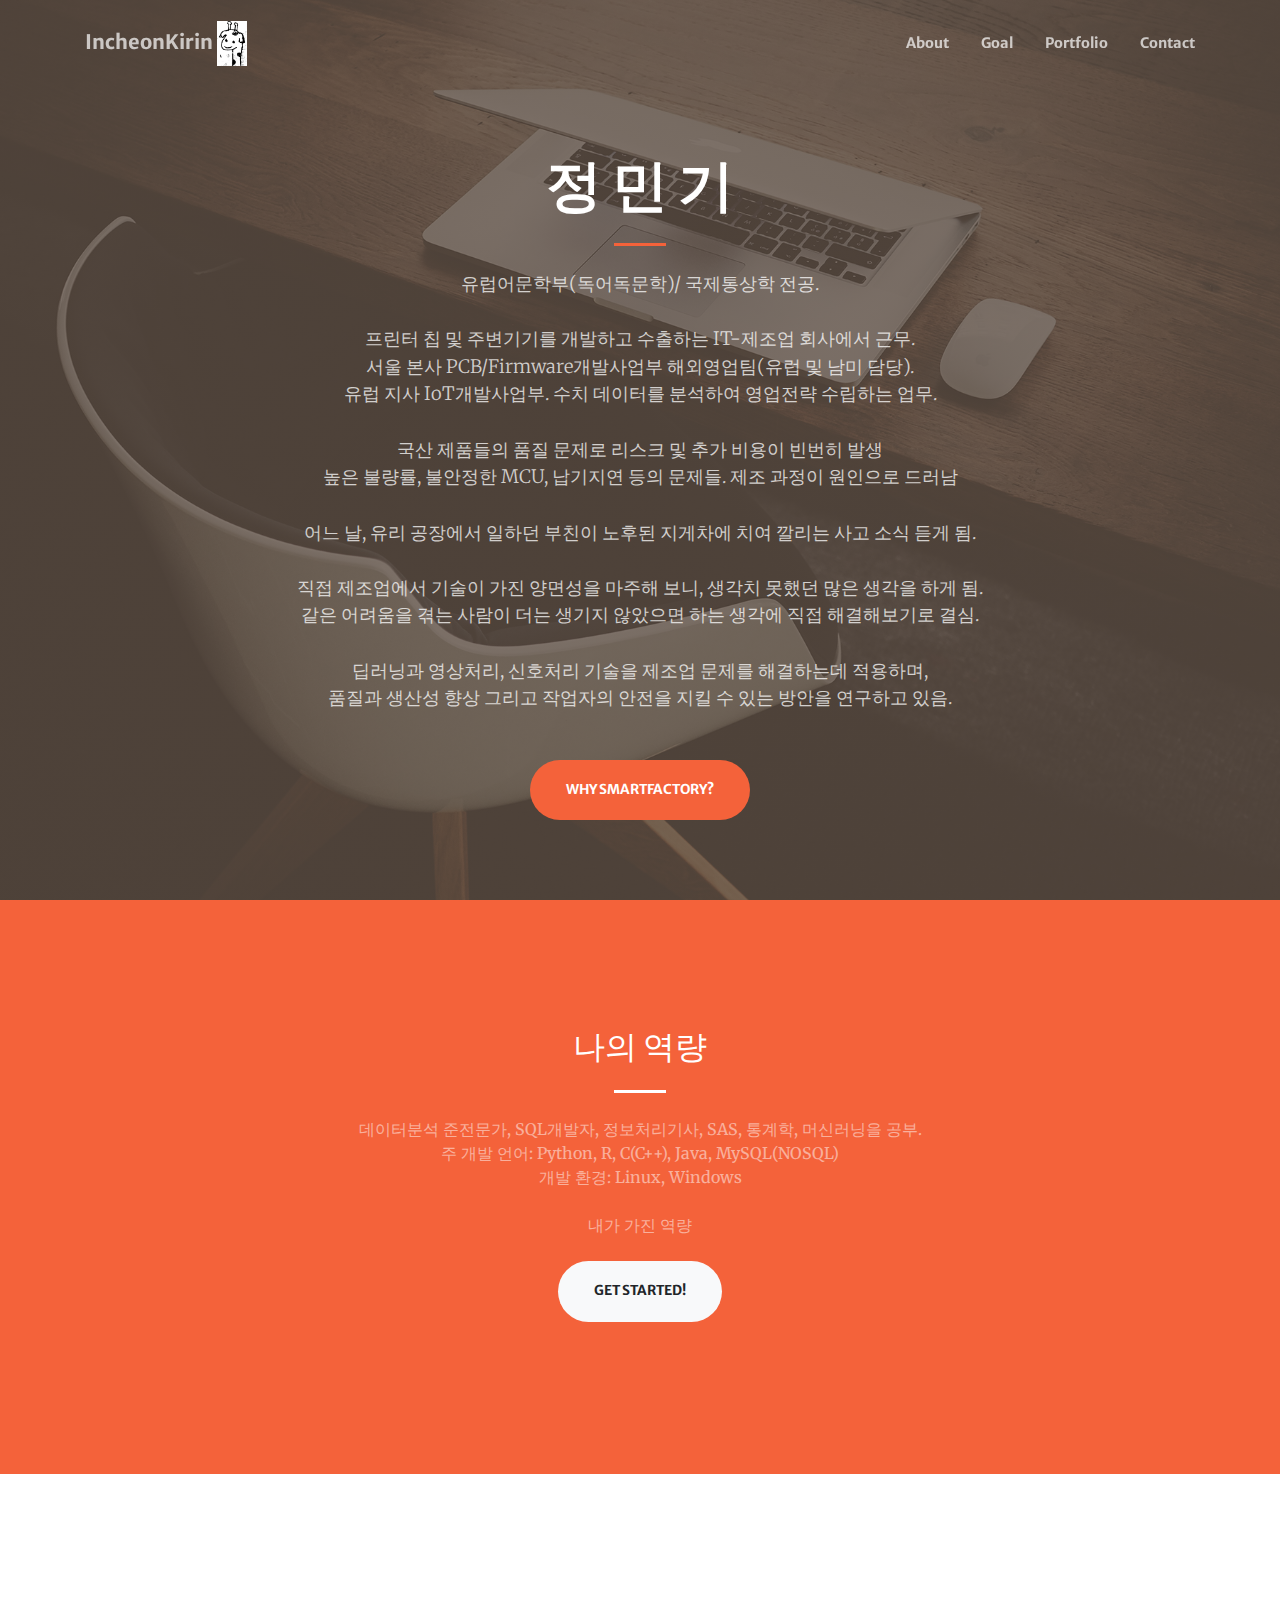
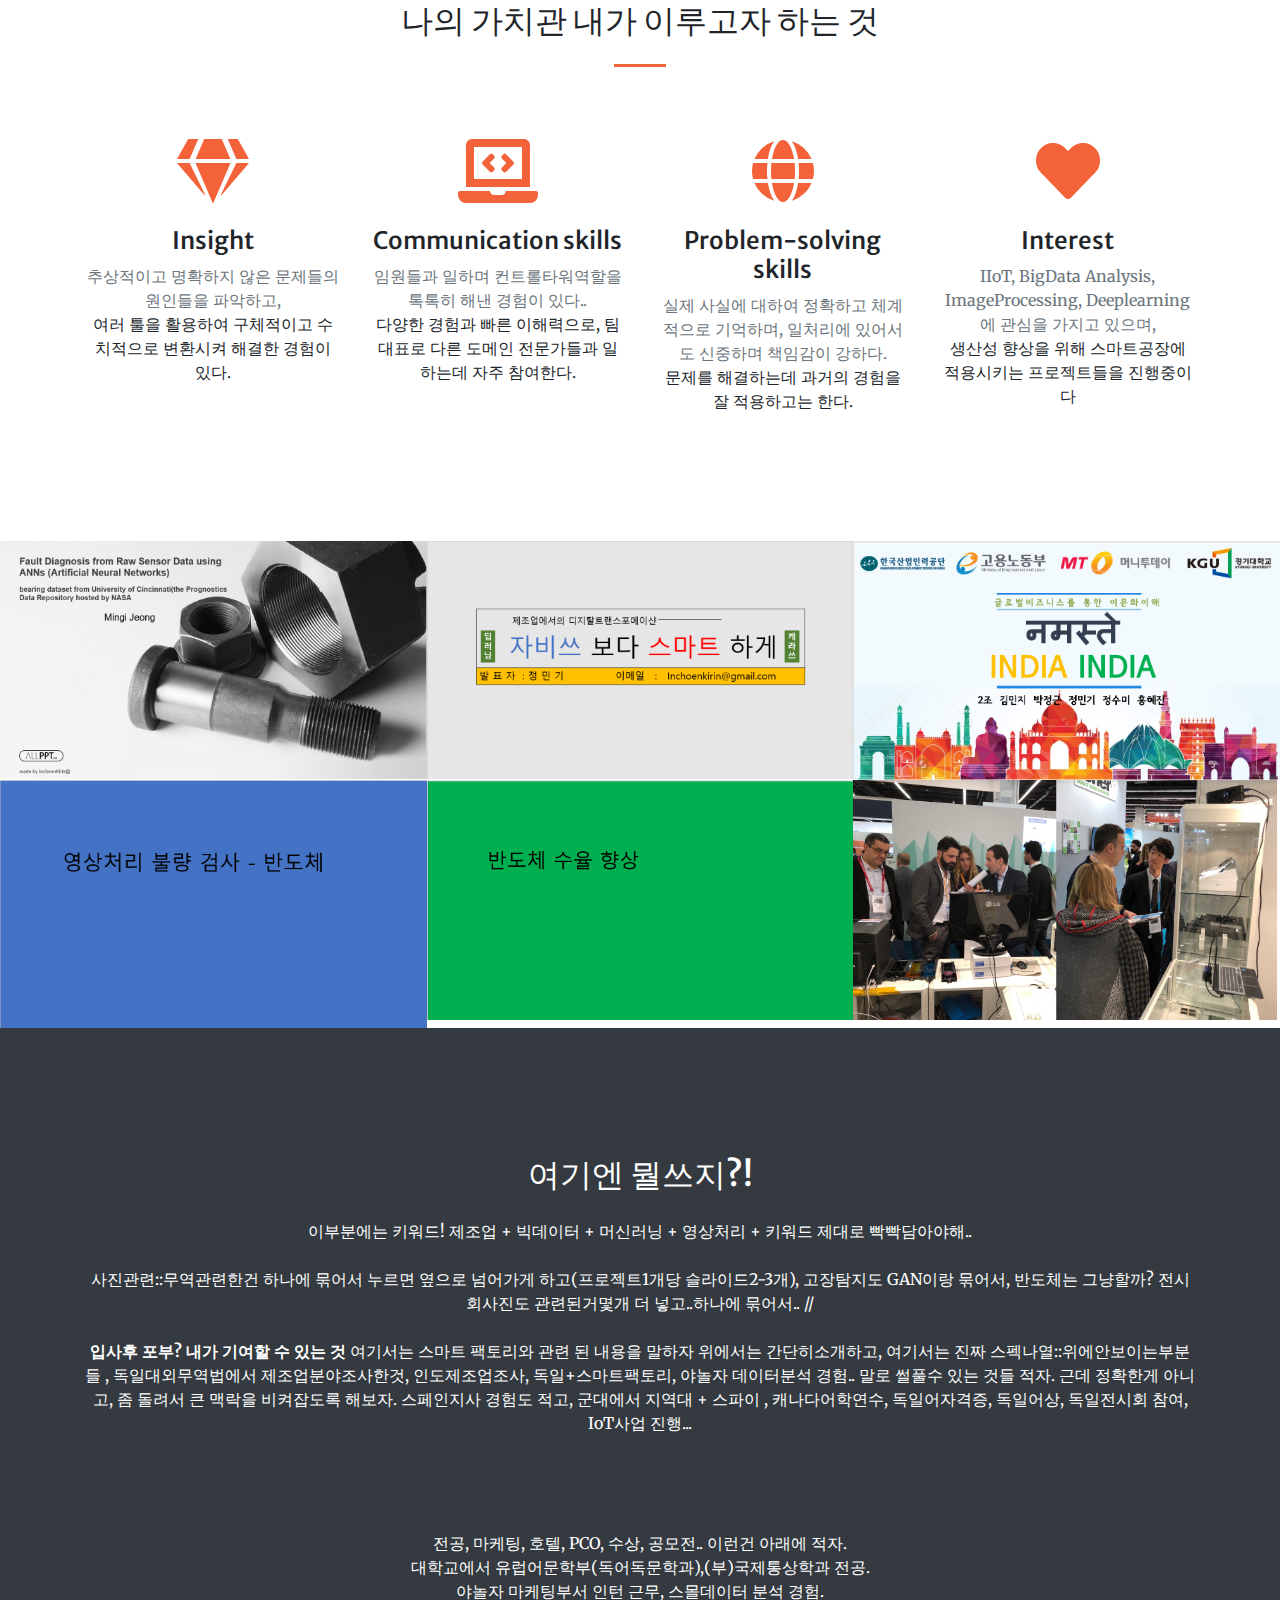
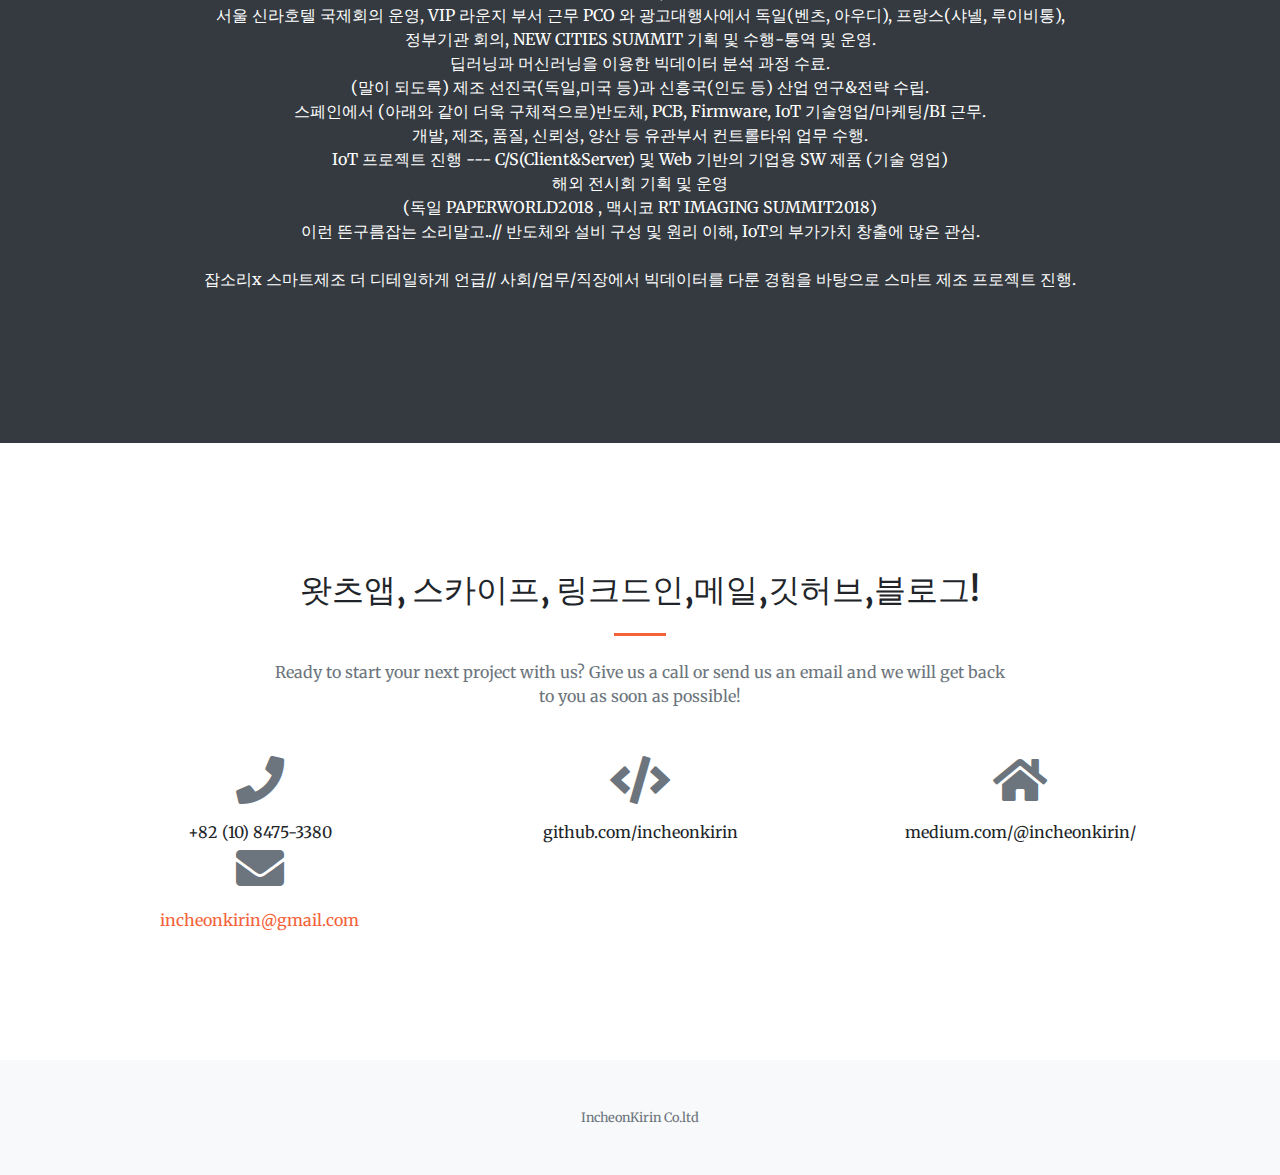
==== index.html @ 78bb137d "update" ====
<!DOCTYPE html>
<html lang="en">

<head>

  <meta charset="utf-8">
  <meta name="viewport" content="width=device-width, initial-scale=1, shrink-to-fit=no">
  <meta name="description" content="">
  <meta name="author" content="">

  <title>인천기린의 포트폴리오페이지</title>

  <!-- Font Awesome Icons -->
  <link href="vendor/fontawesome-free/css/all.min.css" rel="stylesheet" type="text/css">

  <!-- Google Fonts -->
  <link href="https://fonts.googleapis.com/css?family=Merriweather+Sans:400,700" rel="stylesheet">
  <link href='https://fonts.googleapis.com/css?family=Merriweather:400,300,300italic,400italic,700,700italic' rel='stylesheet' type='text/css'>

  <!-- Plugin CSS -->
  <link href="vendor/magnific-popup/magnific-popup.css" rel="stylesheet">

  <!-- Theme CSS - Includes Bootstrap -->
  <link href="css/creative.min.css" rel="stylesheet">

</head>

<body id="page-top">

  <!-- Navigation -->
  <nav class="navbar navbar-expand-lg navbar-light fixed-top py-3" id="mainNav">
    <div class="container">
      <a class="navbar-brand js-scroll-trigger" href="#page-top">IncheonKirin <img src="img/portfolio/thumbnails/ik_cv2.jpg" width="30" height="45"></a>
      <button class="navbar-toggler navbar-toggler-right" type="button" data-toggle="collapse" data-target="#navbarResponsive" aria-controls="navbarResponsive" aria-expanded="false" aria-label="Toggle navigation">
        <span class="navbar-toggler-icon"></span>
      </button>
      <div class="collapse navbar-collapse" id="navbarResponsive">
        <ul class="navbar-nav ml-auto my-2 my-lg-0">
          <li class="nav-item">
            <a class="nav-link js-scroll-trigger" href="#about">About</a>
          </li>
          <li class="nav-item">
            <a class="nav-link js-scroll-trigger" href="#services">Goal</a>
          </li>
          <li class="nav-item">
            <a class="nav-link js-scroll-trigger" href="#portfolio">Portfolio</a>
          </li>
          <li class="nav-item">
            <a class="nav-link js-scroll-trigger" href="#contact">Contact</a>
          </li>
        </ul>
      </div>
    </div>
  </nav>

  <!-- Masthead -->
  <header class="masthead">
    <div class="container h-100">
      <div class="row h-100 align-items-center justify-content-center text-center">
        <div class="col-lg-10 align-self-end">
          <h1 class="text-uppercase text-white font-weight-bold">정 민 기</h1>
          <hr class="divider my-4">
        </div>
        <div class="col-lg-8 align-self-baseline">
          <p class="text-white-75 font-weight-light mb-5">
            <!-- <b>"관련"직무(반도체/IoT/스마트팩토리/시티) 경험</b><br /><br /> -->

            <!-- '반도체' '기술적인 용어'<br />
            'IoT' '프로젝트 경험''<br />
            '데이터분석에 흥미를 느끼게 된 계기''<br /><br /> -->
            <!-- 3. 야놀자 경험
            4. 프로젝트? -->

            유럽어문학부(독어독문학)/ 국제통상학 전공. <br /><br />

            프린터 칩 및 주변기기를 개발하고 수출하는 IT-제조업 회사에서 근무.<br />
            서울 본사 PCB/Firmware개발사업부 해외영업팀(유럽 및 남미 담당).<br />
            유럽 지사 IoT개발사업부. 수치 데이터를 분석하여 영업전략 수립하는 업무.<br /><br />

            국산 제품들의 품질 문제로 리스크 및 추가 비용이 빈번히 발생<br />
            높은 불량률, 불안정한 MCU, 납기지연 등의 문제들. 제조 과정이 원인으로 드러남<br /><br />
            <!-- 지사에서 근무 할 때, 한국에서 제조한 제품들의 품질문제로 많은 어려움 겪음. <br />
            높은 불량률과 불안정한 MCU, 납기지연 등의 문제로 리스크 및 추가 비용 발생. <br /><br /> -->

            어느 날, 유리 공장에서 일하던 부친이 노후된 지게차에 치여 깔리는 사고 소식 듣게 됨.<br /><br />

            직접 제조업에서 기술이 가진 양면성을 마주해 보니, 생각치 못했던 많은 생각을 하게 됨.<br />
            같은 어려움을 겪는 사람이 더는 생기지 않았으면 하는 생각에 직접 해결해보기로 결심.<br /><br />

            딥러닝과 영상처리, 신호처리 기술을 제조업 문제를 해결하는데 적용하며,<br />
            품질과 생산성 향상 그리고 작업자의 안전을 지킬 수 있는 방안을 연구하고 있음.<br />
            <!-- 주요 프로젝트 : '딥러닝' '영상처리' '신호처리' '품질' '생산성' '안전'<br /> -->
            <!-- PHM에 MachineLearning적용, DigitalTransformation위한 모델 개발  -->

<!--




            ***문제점1: 설비가 갑자기 고장나면, 생산이 중단되고 비용이 발생함.<br />
            어떠한 문제점이 있음.<br />
            해결책1: PHM 상태기반고장예지, 설비에 진동 센서를 부착하여..<br />
            !! 그건 다 알아. 내가 한 것. 비지도학습을 통하여 진동패턴을 학습하고, 머신러닝 통해 예측. 몽고DB를 활용해 실시간 스트리밍 데이터분석.<br />
            결과 : 93% 정확도. Deeplearning 사용하면 더 높아질 것.<br />
            =>이후에 한국 동서발전 AI 공모전에 참가해 GAN으로 고장 예지 분석.<br /><br />

            ***문제점2: IoT 활용 물류관리, 추적 시스템<br />
            어떠한 문제점이 있음.<br />
            해결책2: 영상처리를 활용하여 물류를 추적하고, 프로토콜 통신 / object detection SSD,<br /><br />

            ***문제점3: 숙련된 작업자의 노하우전달이 안됨.<br />
            기술 단절<br />
            해결책3:버트 인공지능 챗봇을 이용하여 매뉴얼과 상황대처 솔루션을 학습시킴(디지털 트랜스포메이션)<br />
            (중요) STT와 TTS로 위 기능 모두 음성제어 가능하게 함.<br /><br />

            **문제점4: 불량(반도체_) 탐지<br />
            어떠한 문제점이 있음.<br />
            해결책4: 이미지처리 딥러닝을 활용. 필터를 적용해 CNN 로봇틱스로 자동 분류하는 시스템. (모듈이름?)펌웨어 개발<br />
            디지털트윈(VR기술) PLM<br /><br />

            문제점5 : 작업자 안전문제<br />
            어떠한 문제점이 있음.<br />
            해결책5 : 웨어러블 디바이스를 활용하여 (펌웨어) 영상처리(작업자의 위험한 모션 인식)<br />

            문제점6 : 가수 누출 위치 찾기<br />
            어떠한 문제점이 있음.<br />
            해결책6: 드론으로 영상처리를 함. + GIS기반 센서로 가스 데이터 수집. 딥러닝과 통계로 위치 추적. 복원<br />

            문제점7: 반도체 설비 수율향상방안.<br /><br /> -->




            <!-- 강점부터는 아래에 쓰는 게 좋을 것 같다 -->
            <!-- 강점 : 보통 문제들은 원인과 결과가 명확하지 않은 경우가 많다.<br />
            다양한 도메인지식을 가지고 있기에, 추상적이고 알기 어려운 문제들을<br />
            여러 툴을 활용하여 구체적이고 수치적으로 이해하고 해결할 수 있다. <br />
            도메인 전공자와 협업하여 문제를 해결한 경험도 다수 있음.<br /><br />

            내용은 꾸준히 깃허브와 블로그에 업로드 하고 있다.<br /><br />

            왜 스마트 팩토리<br /> -->












            </p>
          <a class="btn btn-primary btn-xl js-scroll-trigger" href="#about">Why SmartFactory?</a>
        </div>
      </div>
    </div>
  </header>

  <!-- About Section -->
  <section class="page-section bg-primary" id="about">
    <div class="container">
      <div class="row justify-content-center">
        <div class="col-lg-8 text-center">
          <h2 class="text-white mt-0">나의 역량</h2>
          <hr class="divider light my-4">
          <p class="text-white-50 mb-4">

            <!-- 강점부터는 아래에 쓰는 게 좋을 것 같다 -->
            <!-- 강점 : 보통 문제들은 원인과 결과가 명확하지 않은 경우가 많다.<br />
            다양한 도메인지식을 가지고 있기에, 추상적이고 알기 어려운 문제들을<br />
            여러 툴을 활용하여 구체적이고 수치적으로 이해하고 해결할 수 있다. <br />
            도메인 전공자와 협업하여 문제를 해결한 경험도 다수 있음.<br /><br />

            내용은 꾸준히 깃허브와 블로그에 업로드 하고 있다.<br /><br />

            왜 스마트 팩토리<br /> -->
            데이터분석 준전문가, SQL개발자, 정보처리기사, SAS, 통계학, 머신러닝을 공부.<br />

            주 개발 언어: Python, R, C(C++), Java, MySQL(NOSQL)<br />
            개발 환경: Linux, Windows<br /><br />

            내가 가진 역량<br /><br />

            <!-- Insight<br />
            추상적이고 명확하지 않은 문제들의 원인들을 파악하고,<br />
            여러 툴을 활용하여 구체적이고 수치적으로 변환시켜 해결한 경험이 있다.<br /><br />

            Communication skills<br />
            임원들과 일하며 컨트롤타워역할을 톡톡히 해낸 경험이 있다.<br />
            다양한 경험과 빠른 이해력으로, 팀대표로 다른 도메인 전문가들과 일하는데 자주 참여한다. <br /><br />

            Problem-solving skills<br/>
            실제 사실에 대하여 정확하고 체계적으로 기억하며, 일처리에 있어서도 신중하며 책임감이 강하다.<br />
            문제를 해결하는데 과거의 경험을 잘 적용하고는 한다.<br /><br />

            IIoT, BigData Analysis, ImageProcessing, Deeplearning 에 관심을 가지고 있으며, <br />

            생산성 향상을 위해 스마트공장에 적용시키는 프로젝트들을 진행중이다.<br /><br /> -->

            <a class="btn btn-light btn-xl js-scroll-trigger" href="#services">Get Started!</a>
        </div>
      </div>
    </div>
  </section>

  <!-- Services Section -->
  <section class="page-section" id="services">
    <div class="container">
      <h2 class="text-center mt-0">나의 가치관 내가 이루고자 하는 것</h2>
      <hr class="divider my-4">
      <div class="row">
        <div class="col-lg-3 col-md-6 text-center">
          <div class="mt-5">
            <i class="fas fa-4x fa-gem text-primary mb-4"></i>
            <h3 class="h4 mb-2">Insight</h3>
            <p class="text-muted mb-0">추상적이고 명확하지 않은 문제들의 원인들을 파악하고,</p>
            여러 툴을 활용하여 구체적이고 수치적으로 변환시켜 해결한 경험이 있다.
          </div>
        </div>
        <div class="col-lg-3 col-md-6 text-center">
          <div class="mt-5">
            <i class="fas fa-4x fa-laptop-code text-primary mb-4"></i>
            <h3 class="h4 mb-2">Communication skills</h3>
            <p class="text-muted mb-0">임원들과 일하며 컨트롤타워역할을 톡톡히 해낸 경험이 있다..</p>
            다양한 경험과 빠른 이해력으로, 팀대표로 다른 도메인 전문가들과 일하는데 자주 참여한다.
          </div>
        </div>
        <div class="col-lg-3 col-md-6 text-center">
          <div class="mt-5">
            <i class="fas fa-4x fa-globe text-primary mb-4"></i>
            <h3 class="h4 mb-2">Problem-solving skills</h3>
            <p class="text-muted mb-0">실제 사실에 대하여 정확하고 체계적으로 기억하며, 일처리에 있어서도 신중하며 책임감이 강하다.</p>
            문제를 해결하는데 과거의 경험을 잘 적용하고는 한다.
          </div>
        </div>
        <div class="col-lg-3 col-md-6 text-center">
          <div class="mt-5">
            <i class="fas fa-4x fa-heart text-primary mb-4"></i>
            <h3 class="h4 mb-2">Interest</h3>
            <p class="text-muted mb-0">IIoT, BigData Analysis, ImageProcessing, Deeplearning 에 관심을 가지고 있으며, </p>
            생산성 향상을 위해 스마트공장에 적용시키는 프로젝트들을 진행중이다
          </div>
        </div>
      </div>
    </div>
  </section>

  <!-- Portfolio Section -->
  <section id="portfolio">
    <div class="container-fluid p-0">
      <div class="row no-gutters">
        <div class="col-lg-4 col-sm-6">
          <a class="portfolio-box" href="img/portfolio/fullsize/1-1.PNG">
            <img class="img-fluid" src="img/portfolio/thumbnails/1-1.PNG" alt="">
            <div class="portfolio-box-caption">
              <div class="project-category text-white-50">
                Category: #PHM #진동분석 #GAN #동서발전공모전
              </div>
              <div class="project-name">
                Project Name : 베어링 진동 패턴을 분석하여 설비 고장예지
              </div>
            </div>
          </a>
        </div>
        <div class="col-lg-4 col-sm-6">
          <a class="portfolio-box" href="img/portfolio/fullsize/2-2.PNG">
            <img class="img-fluid" src="img/portfolio/thumbnails/2-2-2.PNG" alt="">
            <div class="portfolio-box-caption">
              <div class="project-category text-white-50">
                Category : #BERT #자비스보다똑똑한 #지능형챗봇 #음성인식
              </div>
              <div class="project-name">
                Project Name : 메뉴얼을 삼킨 지능형 챗봇
              </div>
            </div>
          </a>
        </div>
        <div class="col-lg-4 col-sm-6">
          <a class="portfolio-box" href="img/portfolio/fullsize/7-1.PNG">
            <img class="img-fluid" src="img/portfolio/thumbnails/7-1.PNG" alt="">
            <div class="portfolio-box-caption">
              <div class="project-category text-white-50">
                Category
              </div>
              <div class="project-name">
                Project Name
              </div>
            </div>
          </a>
        </div>
        <div class="col-lg-4 col-sm-6">
          <a class="portfolio-box" href="img/portfolio/fullsize/4-1.PNG">
            <img class="img-fluid" src="img/portfolio/thumbnails/4-1.PNG" alt="">
            <div class="portfolio-box-caption">
              <div class="project-category text-white-50">
                Category
              </div>
              <div class="project-name">
                Project Name
              </div>
            </div>
          </a>
        </div>
        <div class="col-lg-4 col-sm-6">
          <a class="portfolio-box" href="img/portfolio/fullsize/5-1.PNG">
            <img class="img-fluid" src="img/portfolio/thumbnails/5-1.PNG" alt="">
            <div class="portfolio-box-caption">
              <div class="project-category text-white-50">
                Category
              </div>
              <div class="project-name">
                Project Name
              </div>
            </div>
          </a>
        </div>
        <div class="col-lg-4 col-sm-6">
          <a class="portfolio-box" href="img/portfolio/fullsize/6-1.jpg">
            <img class="img-fluid" src="img/portfolio/thumbnails/6-1.jpg" alt="">
            <div class="portfolio-box-caption p-3">
              <div class="project-category text-white-50">
                Category : 전시회
              </div>
              <div class="project-name">
                Project Name : IoT 신제품, 독일 전시회
              </div>
            </div>
          </a>
        </div>
      </div>
    </div>
  </section>

  <!-- Call to Action Section -->
  <section class="page-section bg-dark text-white">
    <div class="container text-center">
      <h2 class="mb-4">여기엔 뭘쓰지?! </h2>
      <a class="mb-4">이부분에는 키워드! 제조업 + 빅데이터 + 머신러닝 + 영상처리 + 키워드 제대로 빡빡담아야해..<br /><br />
        사진관련::무역관련한건 하나에 묶어서 누르면 옆으로 넘어가게 하고(프로젝트1개당 슬라이드2-3개), 고장탐지도 GAN이랑 묶어서, 반도체는 그냥할까? 전시회사진도 관련된거몇개 더 넣고..하나에 묶어서.. //<br /><br />
        <b>입사후 포부? 내가 기여할 수 있는 것 </b>
        여기서는 스마트 팩토리와 관련 된 내용을 말하자
        위에서는 간단히소개하고, 여기서는 진짜 스펙나열::위에안보이는부분들 , 독일대외무역법에서 제조업분야조사한것, 인도제조업조사, 독일+스마트팩토리, 야놀자 데이터분석 경험.. 말로 썰풀수 있는 것들 적자. 근데 정확한게 아니고, 좀 돌려서 큰 맥락을 비켜잡도록 해보자. 스페인지사 경험도 적고, 군대에서 지역대 + 스파이 , 캐나다어학연수, 독일어자격증, 독일어상, 독일전시회 참여, IoT사업 진행... </a>
        <br /><br /><br /><br /><br />
        전공, 마케팅, 호텔, PCO, 수상, 공모전.. 이런건 아래에 적자.<br />
        대학교에서 유럽어문학부(독어독문학과),(부)국제통상학과 전공.<br />
        <!-- 서울 신라호텔 F&B부서 VIP라운지 근무.<br /> -->
        야놀자 마케팅부서 인턴 근무, 스몰데이터 분석 경험.<br />
        서울 신라호텔 국제회의 운영, VIP 라운지 부서 근무
        PCO 와 광고대행사에서 독일(벤츠, 아우디), 프랑스(샤넬, 루이비통),<br />
        정부기관 회의, NEW CITIES SUMMIT 기획 및 수행-통역 및 운영.<br />

        딥러닝과 머신러닝을 이용한 빅데이터 분석 과정 수료.<br />

        (말이 되도록) 제조 선진국(독일,미국 등)과 신흥국(인도 등) 산업 연구&전략 수립.<br />
        스페인에서 (아래와 같이 더욱 구체적으로)반도체, PCB, Firmware, IoT 기술영업/마케팅/BI 근무.<br />
        개발, 제조, 품질, 신뢰성, 양산 등 유관부서 컨트롤타워 업무 수행.<br />
        IoT 프로젝트 진행  --- C/S(Client&Server) 및 Web 기반의 기업용 SW 제품 (기술 영업)<br />
        해외 전시회 기획 및 운영<br />
        (독일 PAPERWORLD2018 , 맥시코 RT IMAGING SUMMIT2018)<br />
        이런 뜬구름잡는 소리말고..// 반도체와 설비 구성 및 원리 이해, IoT의 부가가치 창출에 많은 관심.<br /><br />


        잡소리x 스마트제조 더 디테일하게 언급// 사회/업무/직장에서 빅데이터를 다룬 경험을 바탕으로 스마트 제조 프로젝트 진행.<br /><br />
    </div>
  </section>

  <!-- Contact Section -->
  <section class="page-section" id="contact">
    <div class="container">
      <div class="row justify-content-center">
        <div class="col-lg-8 text-center">
          <h2 class="mt-0">왓츠앱, 스카이프, 링크드인,메일,깃허브,블로그!</h2>
          <hr class="divider my-4">
          <p class="text-muted mb-5">Ready to start your next project with us? Give us a call or send us an email and we will get back to you as soon as possible!</p>
        </div>
      </div>
      <div class="row">
        <div class="col-lg-4 ml-auto text-center">
          <i class="fas fa-phone fa-3x mb-3 text-muted"></i>
          <div>+82 (10) 8475-3380</div>
        </div>
        <div class="col-lg-4 ml-auto text-center">
          <i class="fas fa-code fa-3x mb-3 text-muted"></i>
          <div>github.com/incheonkirin</div>
        </div>
        <div class="col-lg-4 ml-auto text-center">
          <i class="fas fa-home fa-3x mb-3 text-muted"></i>
          <div>medium.com/@incheonkirin/</div>
        </div>

        <div class="col-lg-4 mr-auto text-center">
          <i class="fas fa-envelope fa-3x mb-3 text-muted"></i>
          <!-- Make sure to change the email address in anchor text AND the link below! -->
          <a class="d-block" href="mailto:incheonkirin@gmail.com">incheonkirin@gmail.com</a>
        </div>
      </div>
    </div>
  </section>

  <!-- Footer -->
  <footer class="bg-light py-5">
    <div class="container">
      <div class="small text-center text-muted">IncheonKirin Co.ltd</div>
    </div>
  </footer>

  <!-- Bootstrap core JavaScript -->
  <script src="vendor/jquery/jquery.min.js"></script>
  <script src="vendor/bootstrap/js/bootstrap.bundle.min.js"></script>

  <!-- Plugin JavaScript -->
  <script src="vendor/jquery-easing/jquery.easing.min.js"></script>
  <script src="vendor/magnific-popup/jquery.magnific-popup.min.js"></script>

  <!-- Custom scripts for this template -->
  <script src="js/creative.min.js"></script>

</body>

</html>
---- vendor/fontawesome-free/css/all.min.css ----
.fa,.fab,.fal,.far,.fas{-moz-osx-font-smoothing:grayscale;-webkit-font-smoothing:antialiased;display:inline-block;font-style:normal;font-variant:normal;text-rendering:auto;line-height:1}.fa-lg{font-size:1.33333em;line-height:.75em;vertical-align:-.0667em}.fa-xs{font-size:.75em}.fa-sm{font-size:.875em}.fa-1x{font-size:1em}.fa-2x{font-size:2em}.fa-3x{font-size:3em}.fa-4x{font-size:4em}.fa-5x{font-size:5em}.fa-6x{font-size:6em}.fa-7x{font-size:7em}.fa-8x{font-size:8em}.fa-9x{font-size:9em}.fa-10x{font-size:10em}.fa-fw{text-align:center;width:1.25em}.fa-ul{list-style-type:none;margin-left:2.5em;padding-left:0}.fa-ul>li{position:relative}.fa-li{left:-2em;position:absolute;text-align:center;width:2em;line-height:inherit}.fa-border{border:.08em solid #eee;border-radius:.1em;padding:.2em .25em .15em}.fa-pull-left{float:left}.fa-pull-right{float:right}.fa.fa-pull-left,.fab.fa-pull-left,.fal.fa-pull-left,.far.fa-pull-left,.fas.fa-pull-left{margin-right:.3em}.fa.fa-pull-right,.fab.fa-pull-right,.fal.fa-pull-right,.far.fa-pull-right,.fas.fa-pull-right{margin-left:.3em}.fa-spin{animation:fa-spin 2s infinite linear}.fa-pulse{animation:fa-spin 1s infinite steps(8)}@keyframes fa-spin{0%{transform:rotate(0deg)}to{transform:rotate(1turn)}}.fa-rotate-90{-ms-filter:"progid:DXImageTransform.Microsoft.BasicImage(rotation=1)";transform:rotate(90deg)}.fa-rotate-180{-ms-filter:"progid:DXImageTransform.Microsoft.BasicImage(rotation=2)";transform:rotate(180deg)}.fa-rotate-270{-ms-filter:"progid:DXImageTransform.Microsoft.BasicImage(rotation=3)";transform:rotate(270deg)}.fa-flip-horizontal{-ms-filter:"progid:DXImageTransform.Microsoft.BasicImage(rotation=0, mirror=1)";transform:scaleX(-1)}.fa-flip-vertical{transform:scaleY(-1)}.fa-flip-both,.fa-flip-horizontal.fa-flip-vertical,.fa-flip-vertical{-ms-filter:"progid:DXImageTransform.Microsoft.BasicImage(rotation=2, mirror=1)"}.fa-flip-both,.fa-flip-horizontal.fa-flip-vertical{transform:scale(-1)}:root .fa-flip-both,:root .fa-flip-horizontal,:root .fa-flip-vertical,:root .fa-rotate-90,:root .fa-rotate-180,:root .fa-rotate-270{filter:none}.fa-stack{display:inline-block;height:2em;line-height:2em;position:relative;vertical-align:middle;width:2.5em}.fa-stack-1x,.fa-stack-2x{left:0;position:absolute;text-align:center;width:100%}.fa-stack-1x{line-height:inherit}.fa-stack-2x{font-size:2em}.fa-inverse{color:#fff}.fa-500px:before{content:"\f26e"}.fa-accessible-icon:before{content:"\f368"}.fa-accusoft:before{content:"\f369"}.fa-acquisitions-incorporated:before{content:"\f6af"}.fa-ad:before{content:"\f641"}.fa-address-book:before{content:"\f2b9"}.fa-address-card:before{content:"\f2bb"}.fa-adjust:before{content:"\f042"}.fa-adn:before{content:"\f170"}.fa-adobe:before{content:"\f778"}.fa-adversal:before{content:"\f36a"}.fa-affiliatetheme:before{content:"\f36b"}.fa-air-freshener:before{content:"\f5d0"}.fa-algolia:before{content:"\f36c"}.fa-align-center:before{content:"\f037"}.fa-align-justify:before{content:"\f039"}.fa-align-left:before{content:"\f036"}.fa-align-right:before{content:"\f038"}.fa-alipay:before{content:"\f642"}.fa-allergies:before{content:"\f461"}.fa-amazon:before{content:"\f270"}.fa-amazon-pay:before{content:"\f42c"}.fa-ambulance:before{content:"\f0f9"}.fa-american-sign-language-interpreting:before{content:"\f2a3"}.fa-amilia:before{content:"\f36d"}.fa-anchor:before{content:"\f13d"}.fa-android:before{content:"\f17b"}.fa-angellist:before{content:"\f209"}.fa-angle-double-down:before{content:"\f103"}.fa-angle-double-left:before{content:"\f100"}.fa-angle-double-right:before{content:"\f101"}.fa-angle-double-up:before{content:"\f102"}.fa-angle-down:before{content:"\f107"}.fa-angle-left:before{content:"\f104"}.fa-angle-right:before{content:"\f105"}.fa-angle-up:before{content:"\f106"}.fa-angry:before{content:"\f556"}.fa-angrycreative:before{content:"\f36e"}.fa-angular:before{content:"\f420"}.fa-ankh:before{content:"\f644"}.fa-app-store:before{content:"\f36f"}.fa-app-store-ios:before{content:"\f370"}.fa-apper:before{content:"\f371"}.fa-apple:before{content:"\f179"}.fa-apple-alt:before{content:"\f5d1"}.fa-apple-pay:before{content:"\f415"}.fa-archive:before{content:"\f187"}.fa-archway:before{content:"\f557"}.fa-arrow-alt-circle-down:before{content:"\f358"}.fa-arrow-alt-circle-left:before{content:"\f359"}.fa-arrow-alt-circle-right:before{content:"\f35a"}.fa-arrow-alt-circle-up:before{content:"\f35b"}.fa-arrow-circle-down:before{content:"\f0ab"}.fa-arrow-circle-left:before{content:"\f0a8"}.fa-arrow-circle-right:before{content:"\f0a9"}.fa-arrow-circle-up:before{content:"\f0aa"}.fa-arrow-down:before{content:"\f063"}.fa-arrow-left:before{content:"\f060"}.fa-arrow-right:before{content:"\f061"}.fa-arrow-up:before{content:"\f062"}.fa-arrows-alt:before{content:"\f0b2"}.fa-arrows-alt-h:before{content:"\f337"}.fa-arrows-alt-v:before{content:"\f338"}.fa-artstation:before{content:"\f77a"}.fa-assistive-listening-systems:before{content:"\f2a2"}.fa-asterisk:before{content:"\f069"}.fa-asymmetrik:before{content:"\f372"}.fa-at:before{content:"\f1fa"}.fa-atlas:before{content:"\f558"}.fa-atlassian:before{content:"\f77b"}.fa-atom:before{content:"\f5d2"}.fa-audible:before{content:"\f373"}.fa-audio-description:before{content:"\f29e"}.fa-autoprefixer:before{content:"\f41c"}.fa-avianex:before{content:"\f374"}.fa-aviato:before{content:"\f421"}.fa-award:before{content:"\f559"}.fa-aws:before{content:"\f375"}.fa-baby:before{content:"\f77c"}.fa-baby-carriage:before{content:"\f77d"}.fa-backspace:before{content:"\f55a"}.fa-backward:before{content:"\f04a"}.fa-bacon:before{content:"\f7e5"}.fa-balance-scale:before{content:"\f24e"}.fa-ban:before{content:"\f05e"}.fa-band-aid:before{content:"\f462"}.fa-bandcamp:before{content:"\f2d5"}.fa-barcode:before{content:"\f02a"}.fa-bars:before{content:"\f0c9"}.fa-baseball-ball:before{content:"\f433"}.fa-basketball-ball:before{content:"\f434"}.fa-bath:before{content:"\f2cd"}.fa-battery-empty:before{content:"\f244"}.fa-battery-full:before{content:"\f240"}.fa-battery-half:before{content:"\f242"}.fa-battery-quarter:before{content:"\f243"}.fa-battery-three-quarters:before{content:"\f241"}.fa-bed:before{content:"\f236"}.fa-beer:before{content:"\f0fc"}.fa-behance:before{content:"\f1b4"}.fa-behance-square:before{content:"\f1b5"}.fa-bell:before{content:"\f0f3"}.fa-bell-slash:before{content:"\f1f6"}.fa-bezier-curve:before{content:"\f55b"}.fa-bible:before{content:"\f647"}.fa-bicycle:before{content:"\f206"}.fa-bimobject:before{content:"\f378"}.fa-binoculars:before{content:"\f1e5"}.fa-biohazard:before{content:"\f780"}.fa-birthday-cake:before{content:"\f1fd"}.fa-bitbucket:before{content:"\f171"}.fa-bitcoin:before{content:"\f379"}.fa-bity:before{content:"\f37a"}.fa-black-tie:before{content:"\f27e"}.fa-blackberry:before{content:"\f37b"}.fa-blender:before{content:"\f517"}.fa-blender-phone:before{content:"\f6b6"}.fa-blind:before{content:"\f29d"}.fa-blog:before{content:"\f781"}.fa-blogger:before{content:"\f37c"}.fa-blogger-b:before{content:"\f37d"}.fa-bluetooth:before{content:"\f293"}.fa-bluetooth-b:before{content:"\f294"}.fa-bold:before{content:"\f032"}.fa-bolt:before{content:"\f0e7"}.fa-bomb:before{content:"\f1e2"}.fa-bone:before{content:"\f5d7"}.fa-bong:before{content:"\f55c"}.fa-book:before{content:"\f02d"}.fa-book-dead:before{content:"\f6b7"}.fa-book-medical:before{content:"\f7e6"}.fa-book-open:before{content:"\f518"}.fa-book-reader:before{content:"\f5da"}.fa-bookmark:before{content:"\f02e"}.fa-bowling-ball:before{content:"\f436"}.fa-box:before{content:"\f466"}.fa-box-open:before{content:"\f49e"}.fa-boxes:before{content:"\f468"}.fa-braille:before{content:"\f2a1"}.fa-brain:before{content:"\f5dc"}.fa-bread-slice:before{content:"\f7ec"}.fa-briefcase:before{content:"\f0b1"}.fa-briefcase-medical:before{content:"\f469"}.fa-broadcast-tower:before{content:"\f519"}.fa-broom:before{content:"\f51a"}.fa-brush:before{content:"\f55d"}.fa-btc:before{content:"\f15a"}.fa-bug:before{content:"\f188"}.fa-building:before{content:"\f1ad"}.fa-bullhorn:before{content:"\f0a1"}.fa-bullseye:before{content:"\f140"}.fa-burn:before{content:"\f46a"}.fa-buromobelexperte:before{content:"\f37f"}.fa-bus:before{content:"\f207"}.fa-bus-alt:before{content:"\f55e"}.fa-business-time:before{content:"\f64a"}.fa-buysellads:before{content:"\f20d"}.fa-calculator:before{content:"\f1ec"}.fa-calendar:before{content:"\f133"}.fa-calendar-alt:before{content:"\f073"}.fa-calendar-check:before{content:"\f274"}.fa-calendar-day:before{content:"\f783"}.fa-calendar-minus:before{content:"\f272"}.fa-calendar-plus:before{content:"\f271"}.fa-calendar-times:before{content:"\f273"}.fa-calendar-week:before{content:"\f784"}.fa-camera:before{content:"\f030"}.fa-camera-retro:before{content:"\f083"}.fa-campground:before{content:"\f6bb"}.fa-canadian-maple-leaf:before{content:"\f785"}.fa-candy-cane:before{content:"\f786"}.fa-cannabis:before{content:"\f55f"}.fa-capsules:before{content:"\f46b"}.fa-car:before{content:"\f1b9"}.fa-car-alt:before{content:"\f5de"}.fa-car-battery:before{content:"\f5df"}.fa-car-crash:before{content:"\f5e1"}.fa-car-side:before{content:"\f5e4"}.fa-caret-down:before{content:"\f0d7"}.fa-caret-left:before{content:"\f0d9"}.fa-caret-right:before{content:"\f0da"}.fa-caret-square-down:before{content:"\f150"}.fa-caret-square-left:before{content:"\f191"}.fa-caret-square-right:before{content:"\f152"}.fa-caret-square-up:before{content:"\f151"}.fa-caret-up:before{content:"\f0d8"}.fa-carrot:before{content:"\f787"}.fa-cart-arrow-down:before{content:"\f218"}.fa-cart-plus:before{content:"\f217"}.fa-cash-register:before{content:"\f788"}.fa-cat:before{content:"\f6be"}.fa-cc-amazon-pay:before{content:"\f42d"}.fa-cc-amex:before{content:"\f1f3"}.fa-cc-apple-pay:before{content:"\f416"}.fa-cc-diners-club:before{content:"\f24c"}.fa-cc-discover:before{content:"\f1f2"}.fa-cc-jcb:before{content:"\f24b"}.fa-cc-mastercard:before{content:"\f1f1"}.fa-cc-paypal:before{content:"\f1f4"}.fa-cc-stripe:before{content:"\f1f5"}.fa-cc-visa:before{content:"\f1f0"}.fa-centercode:before{content:"\f380"}.fa-centos:before{content:"\f789"}.fa-certificate:before{content:"\f0a3"}.fa-chair:before{content:"\f6c0"}.fa-chalkboard:before{content:"\f51b"}.fa-chalkboard-teacher:before{content:"\f51c"}.fa-charging-station:before{content:"\f5e7"}.fa-chart-area:before{content:"\f1fe"}.fa-chart-bar:before{content:"\f080"}.fa-chart-line:before{content:"\f201"}.fa-chart-pie:before{content:"\f200"}.fa-check:before{content:"\f00c"}.fa-check-circle:before{content:"\f058"}.fa-check-double:before{content:"\f560"}.fa-check-square:before{content:"\f14a"}.fa-cheese:before{content:"\f7ef"}.fa-chess:before{content:"\f439"}.fa-chess-bishop:before{content:"\f43a"}.fa-chess-board:before{content:"\f43c"}.fa-chess-king:before{content:"\f43f"}.fa-chess-knight:before{content:"\f441"}.fa-chess-pawn:before{content:"\f443"}.fa-chess-queen:before{content:"\f445"}.fa-chess-rook:before{content:"\f447"}.fa-chevron-circle-down:before{content:"\f13a"}.fa-chevron-circle-left:before{content:"\f137"}.fa-chevron-circle-right:before{content:"\f138"}.fa-chevron-circle-up:before{content:"\f139"}.fa-chevron-down:before{content:"\f078"}.fa-chevron-left:before{content:"\f053"}.fa-chevron-right:before{content:"\f054"}.fa-chevron-up:before{content:"\f077"}.fa-child:before{content:"\f1ae"}.fa-chrome:before{content:"\f268"}.fa-church:before{content:"\f51d"}.fa-circle:before{content:"\f111"}.fa-circle-notch:before{content:"\f1ce"}.fa-city:before{content:"\f64f"}.fa-clinic-medical:before{content:"\f7f2"}.fa-clipboard:before{content:"\f328"}.fa-clipboard-check:before{content:"\f46c"}.fa-clipboard-list:before{content:"\f46d"}.fa-clock:before{content:"\f017"}.fa-clone:before{content:"\f24d"}.fa-closed-captioning:before{content:"\f20a"}.fa-cloud:before{content:"\f0c2"}.fa-cloud-download-alt:before{content:"\f381"}.fa-cloud-meatball:before{content:"\f73b"}.fa-cloud-moon:before{content:"\f6c3"}.fa-cloud-moon-rain:before{content:"\f73c"}.fa-cloud-rain:before{content:"\f73d"}.fa-cloud-showers-heavy:before{content:"\f740"}.fa-cloud-sun:before{content:"\f6c4"}.fa-cloud-sun-rain:before{content:"\f743"}.fa-cloud-upload-alt:before{content:"\f382"}.fa-cloudscale:before{content:"\f383"}.fa-cloudsmith:before{content:"\f384"}.fa-cloudversify:before{content:"\f385"}.fa-cocktail:before{content:"\f561"}.fa-code:before{content:"\f121"}.fa-code-branch:before{content:"\f126"}.fa-codepen:before{content:"\f1cb"}.fa-codiepie:before{content:"\f284"}.fa-coffee:before{content:"\f0f4"}.fa-cog:before{content:"\f013"}.fa-cogs:before{content:"\f085"}.fa-coins:before{content:"\f51e"}.fa-columns:before{content:"\f0db"}.fa-comment:before{content:"\f075"}.fa-comment-alt:before{content:"\f27a"}.fa-comment-dollar:before{content:"\f651"}.fa-comment-dots:before{content:"\f4ad"}.fa-comment-medical:before{content:"\f7f5"}.fa-comment-slash:before{content:"\f4b3"}.fa-comments:before{content:"\f086"}.fa-comments-dollar:before{content:"\f653"}.fa-compact-disc:before{content:"\f51f"}.fa-compass:before{content:"\f14e"}.fa-compress:before{content:"\f066"}.fa-compress-arrows-alt:before{content:"\f78c"}.fa-concierge-bell:before{content:"\f562"}.fa-confluence:before{content:"\f78d"}.fa-connectdevelop:before{content:"\f20e"}.fa-contao:before{content:"\f26d"}.fa-cookie:before{content:"\f563"}.fa-cookie-bite:before{content:"\f564"}.fa-copy:before{content:"\f0c5"}.fa-copyright:before{content:"\f1f9"}.fa-couch:before{content:"\f4b8"}.fa-cpanel:before{content:"\f388"}.fa-creative-commons:before{content:"\f25e"}.fa-creative-commons-by:before{content:"\f4e7"}.fa-creative-commons-nc:before{content:"\f4e8"}.fa-creative-commons-nc-eu:before{content:"\f4e9"}.fa-creative-commons-nc-jp:before{content:"\f4ea"}.fa-creative-commons-nd:before{content:"\f4eb"}.fa-creative-commons-pd:before{content:"\f4ec"}.fa-creative-commons-pd-alt:before{content:"\f4ed"}.fa-creative-commons-remix:before{content:"\f4ee"}.fa-creative-commons-sa:before{content:"\f4ef"}.fa-creative-commons-sampling:before{content:"\f4f0"}.fa-creative-commons-sampling-plus:before{content:"\f4f1"}.fa-creative-commons-share:before{content:"\f4f2"}.fa-creative-commons-zero:before{content:"\f4f3"}.fa-credit-card:before{content:"\f09d"}.fa-critical-role:before{content:"\f6c9"}.fa-crop:before{content:"\f125"}.fa-crop-alt:before{content:"\f565"}.fa-cross:before{content:"\f654"}.fa-crosshairs:before{content:"\f05b"}.fa-crow:before{content:"\f520"}.fa-crown:before{content:"\f521"}.fa-crutch:before{content:"\f7f7"}.fa-css3:before{content:"\f13c"}.fa-css3-alt:before{content:"\f38b"}.fa-cube:before{content:"\f1b2"}.fa-cubes:before{content:"\f1b3"}.fa-cut:before{content:"\f0c4"}.fa-cuttlefish:before{content:"\f38c"}.fa-d-and-d:before{content:"\f38d"}.fa-d-and-d-beyond:before{content:"\f6ca"}.fa-dashcube:before{content:"\f210"}.fa-database:before{content:"\f1c0"}.fa-deaf:before{content:"\f2a4"}.fa-delicious:before{content:"\f1a5"}.fa-democrat:before{content:"\f747"}.fa-deploydog:before{content:"\f38e"}.fa-deskpro:before{content:"\f38f"}.fa-desktop:before{content:"\f108"}.fa-dev:before{content:"\f6cc"}.fa-deviantart:before{content:"\f1bd"}.fa-dharmachakra:before{content:"\f655"}.fa-dhl:before{content:"\f790"}.fa-diagnoses:before{content:"\f470"}.fa-diaspora:before{content:"\f791"}.fa-dice:before{content:"\f522"}.fa-dice-d20:before{content:"\f6cf"}.fa-dice-d6:before{content:"\f6d1"}.fa-dice-five:before{content:"\f523"}.fa-dice-four:before{content:"\f524"}.fa-dice-one:before{content:"\f525"}.fa-dice-six:before{content:"\f526"}.fa-dice-three:before{content:"\f527"}.fa-dice-two:before{content:"\f528"}.fa-digg:before{content:"\f1a6"}.fa-digital-ocean:before{content:"\f391"}.fa-digital-tachograph:before{content:"\f566"}.fa-directions:before{content:"\f5eb"}.fa-discord:before{content:"\f392"}.fa-discourse:before{content:"\f393"}.fa-divide:before{content:"\f529"}.fa-dizzy:before{content:"\f567"}.fa-dna:before{content:"\f471"}.fa-dochub:before{content:"\f394"}.fa-docker:before{content:"\f395"}.fa-dog:before{content:"\f6d3"}.fa-dollar-sign:before{content:"\f155"}.fa-dolly:before{content:"\f472"}.fa-dolly-flatbed:before{content:"\f474"}.fa-donate:before{content:"\f4b9"}.fa-door-closed:before{content:"\f52a"}.fa-door-open:before{content:"\f52b"}.fa-dot-circle:before{content:"\f192"}.fa-dove:before{content:"\f4ba"}.fa-download:before{content:"\f019"}.fa-draft2digital:before{content:"\f396"}.fa-drafting-compass:before{content:"\f568"}.fa-dragon:before{content:"\f6d5"}.fa-draw-polygon:before{content:"\f5ee"}.fa-dribbble:before{content:"\f17d"}.fa-dribbble-square:before{content:"\f397"}.fa-dropbox:before{content:"\f16b"}.fa-drum:before{content:"\f569"}.fa-drum-steelpan:before{content:"\f56a"}.fa-drumstick-bite:before{content:"\f6d7"}.fa-drupal:before{content:"\f1a9"}.fa-dumbbell:before{content:"\f44b"}.fa-dumpster:before{content:"\f793"}.fa-dumpster-fire:before{content:"\f794"}.fa-dungeon:before{content:"\f6d9"}.fa-dyalog:before{content:"\f399"}.fa-earlybirds:before{content:"\f39a"}.fa-ebay:before{content:"\f4f4"}.fa-edge:before{content:"\f282"}.fa-edit:before{content:"\f044"}.fa-egg:before{content:"\f7fb"}.fa-eject:before{content:"\f052"}.fa-elementor:before{content:"\f430"}.fa-ellipsis-h:before{content:"\f141"}.fa-ellipsis-v:before{content:"\f142"}.fa-ello:before{content:"\f5f1"}.fa-ember:before{content:"\f423"}.fa-empire:before{content:"\f1d1"}.fa-envelope:before{content:"\f0e0"}.fa-envelope-open:before{content:"\f2b6"}.fa-envelope-open-text:before{content:"\f658"}.fa-envelope-square:before{content:"\f199"}.fa-envira:before{content:"\f299"}.fa-equals:before{content:"\f52c"}.fa-eraser:before{content:"\f12d"}.fa-erlang:before{content:"\f39d"}.fa-ethereum:before{content:"\f42e"}.fa-ethernet:before{content:"\f796"}.fa-etsy:before{content:"\f2d7"}.fa-euro-sign:before{content:"\f153"}.fa-exchange-alt:before{content:"\f362"}.fa-exclamation:before{content:"\f12a"}.fa-exclamation-circle:before{content:"\f06a"}.fa-exclamation-triangle:before{content:"\f071"}.fa-expand:before{content:"\f065"}.fa-expand-arrows-alt:before{content:"\f31e"}.fa-expeditedssl:before{content:"\f23e"}.fa-external-link-alt:before{content:"\f35d"}.fa-external-link-square-alt:before{content:"\f360"}.fa-eye:before{content:"\f06e"}.fa-eye-dropper:before{content:"\f1fb"}.fa-eye-slash:before{content:"\f070"}.fa-facebook:before{content:"\f09a"}.fa-facebook-f:before{content:"\f39e"}.fa-facebook-messenger:before{content:"\f39f"}.fa-facebook-square:before{content:"\f082"}.fa-fantasy-flight-games:before{content:"\f6dc"}.fa-fast-backward:before{content:"\f049"}.fa-fast-forward:before{content:"\f050"}.fa-fax:before{content:"\f1ac"}.fa-feather:before{content:"\f52d"}.fa-feather-alt:before{content:"\f56b"}.fa-fedex:before{content:"\f797"}.fa-fedora:before{content:"\f798"}.fa-female:before{content:"\f182"}.fa-fighter-jet:before{content:"\f0fb"}.fa-figma:before{content:"\f799"}.fa-file:before{content:"\f15b"}.fa-file-alt:before{content:"\f15c"}.fa-file-archive:before{content:"\f1c6"}.fa-file-audio:before{content:"\f1c7"}.fa-file-code:before{content:"\f1c9"}.fa-file-contract:before{content:"\f56c"}.fa-file-csv:before{content:"\f6dd"}.fa-file-download:before{content:"\f56d"}.fa-file-excel:before{content:"\f1c3"}.fa-file-export:before{content:"\f56e"}.fa-file-image:before{content:"\f1c5"}.fa-file-import:before{content:"\f56f"}.fa-file-invoice:before{content:"\f570"}.fa-file-invoice-dollar:before{content:"\f571"}.fa-file-medical:before{content:"\f477"}.fa-file-medical-alt:before{content:"\f478"}.fa-file-pdf:before{content:"\f1c1"}.fa-file-powerpoint:before{content:"\f1c4"}.fa-file-prescription:before{content:"\f572"}.fa-file-signature:before{content:"\f573"}.fa-file-upload:before{content:"\f574"}.fa-file-video:before{content:"\f1c8"}.fa-file-word:before{content:"\f1c2"}.fa-fill:before{content:"\f575"}.fa-fill-drip:before{content:"\f576"}.fa-film:before{content:"\f008"}.fa-filter:before{content:"\f0b0"}.fa-fingerprint:before{content:"\f577"}.fa-fire:before{content:"\f06d"}.fa-fire-alt:before{content:"\f7e4"}.fa-fire-extinguisher:before{content:"\f134"}.fa-firefox:before{content:"\f269"}.fa-first-aid:before{content:"\f479"}.fa-first-order:before{content:"\f2b0"}.fa-first-order-alt:before{content:"\f50a"}.fa-firstdraft:before{content:"\f3a1"}.fa-fish:before{content:"\f578"}.fa-fist-raised:before{content:"\f6de"}.fa-flag:before{content:"\f024"}.fa-flag-checkered:before{content:"\f11e"}.fa-flag-usa:before{content:"\f74d"}.fa-flask:before{content:"\f0c3"}.fa-flickr:before{content:"\f16e"}.fa-flipboard:before{content:"\f44d"}.fa-flushed:before{content:"\f579"}.fa-fly:before{content:"\f417"}.fa-folder:before{content:"\f07b"}.fa-folder-minus:before{content:"\f65d"}.fa-folder-open:before{content:"\f07c"}.fa-folder-plus:before{content:"\f65e"}.fa-font:before{content:"\f031"}.fa-font-awesome:before{content:"\f2b4"}.fa-font-awesome-alt:before{content:"\f35c"}.fa-font-awesome-flag:before{content:"\f425"}.fa-font-awesome-logo-full:before{content:"\f4e6"}.fa-fonticons:before{content:"\f280"}.fa-fonticons-fi:before{content:"\f3a2"}.fa-football-ball:before{content:"\f44e"}.fa-fort-awesome:before{content:"\f286"}.fa-fort-awesome-alt:before{content:"\f3a3"}.fa-forumbee:before{content:"\f211"}.fa-forward:before{content:"\f04e"}.fa-foursquare:before{content:"\f180"}.fa-free-code-camp:before{content:"\f2c5"}.fa-freebsd:before{content:"\f3a4"}.fa-frog:before{content:"\f52e"}.fa-frown:before{content:"\f119"}.fa-frown-open:before{content:"\f57a"}.fa-fulcrum:before{content:"\f50b"}.fa-funnel-dollar:before{content:"\f662"}.fa-futbol:before{content:"\f1e3"}.fa-galactic-republic:before{content:"\f50c"}.fa-galactic-senate:before{content:"\f50d"}.fa-gamepad:before{content:"\f11b"}.fa-gas-pump:before{content:"\f52f"}.fa-gavel:before{content:"\f0e3"}.fa-gem:before{content:"\f3a5"}.fa-genderless:before{content:"\f22d"}.fa-get-pocket:before{content:"\f265"}.fa-gg:before{content:"\f260"}.fa-gg-circle:before{content:"\f261"}.fa-ghost:before{content:"\f6e2"}.fa-gift:before{content:"\f06b"}.fa-gifts:before{content:"\f79c"}.fa-git:before{content:"\f1d3"}.fa-git-square:before{content:"\f1d2"}.fa-github:before{content:"\f09b"}.fa-github-alt:before{content:"\f113"}.fa-github-square:before{content:"\f092"}.fa-gitkraken:before{content:"\f3a6"}.fa-gitlab:before{content:"\f296"}.fa-gitter:before{content:"\f426"}.fa-glass-cheers:before{content:"\f79f"}.fa-glass-martini:before{content:"\f000"}.fa-glass-martini-alt:before{content:"\f57b"}.fa-glass-whiskey:before{content:"\f7a0"}.fa-glasses:before{content:"\f530"}.fa-glide:before{content:"\f2a5"}.fa-glide-g:before{content:"\f2a6"}.fa-globe:before{content:"\f0ac"}.fa-globe-africa:before{content:"\f57c"}.fa-globe-americas:before{content:"\f57d"}.fa-globe-asia:before{content:"\f57e"}.fa-globe-europe:before{content:"\f7a2"}.fa-gofore:before{content:"\f3a7"}.fa-golf-ball:before{content:"\f450"}.fa-goodreads:before{content:"\f3a8"}.fa-goodreads-g:before{content:"\f3a9"}.fa-google:before{content:"\f1a0"}.fa-google-drive:before{content:"\f3aa"}.fa-google-play:before{content:"\f3ab"}.fa-google-plus:before{content:"\f2b3"}.fa-google-plus-g:before{content:"\f0d5"}.fa-google-plus-square:before{content:"\f0d4"}.fa-google-wallet:before{content:"\f1ee"}.fa-gopuram:before{content:"\f664"}.fa-graduation-cap:before{content:"\f19d"}.fa-gratipay:before{content:"\f184"}.fa-grav:before{content:"\f2d6"}.fa-greater-than:before{content:"\f531"}.fa-greater-than-equal:before{content:"\f532"}.fa-grimace:before{content:"\f57f"}.fa-grin:before{content:"\f580"}.fa-grin-alt:before{content:"\f581"}.fa-grin-beam:before{content:"\f582"}.fa-grin-beam-sweat:before{content:"\f583"}.fa-grin-hearts:before{content:"\f584"}.fa-grin-squint:before{content:"\f585"}.fa-grin-squint-tears:before{content:"\f586"}.fa-grin-stars:before{content:"\f587"}.fa-grin-tears:before{content:"\f588"}.fa-grin-tongue:before{content:"\f589"}.fa-grin-tongue-squint:before{content:"\f58a"}.fa-grin-tongue-wink:before{content:"\f58b"}.fa-grin-wink:before{content:"\f58c"}.fa-grip-horizontal:before{content:"\f58d"}.fa-grip-lines:before{content:"\f7a4"}.fa-grip-lines-vertical:before{content:"\f7a5"}.fa-grip-vertical:before{content:"\f58e"}.fa-gripfire:before{content:"\f3ac"}.fa-grunt:before{content:"\f3ad"}.fa-guitar:before{content:"\f7a6"}.fa-gulp:before{content:"\f3ae"}.fa-h-square:before{content:"\f0fd"}.fa-hacker-news:before{content:"\f1d4"}.fa-hacker-news-square:before{content:"\f3af"}.fa-hackerrank:before{content:"\f5f7"}.fa-hamburger:before{content:"\f805"}.fa-hammer:before{content:"\f6e3"}.fa-hamsa:before{content:"\f665"}.fa-hand-holding:before{content:"\f4bd"}.fa-hand-holding-heart:before{content:"\f4be"}.fa-hand-holding-usd:before{content:"\f4c0"}.fa-hand-lizard:before{content:"\f258"}.fa-hand-middle-finger:before{content:"\f806"}.fa-hand-paper:before{content:"\f256"}.fa-hand-peace:before{content:"\f25b"}.fa-hand-point-down:before{content:"\f0a7"}.fa-hand-point-left:before{content:"\f0a5"}.fa-hand-point-right:before{content:"\f0a4"}.fa-hand-point-up:before{content:"\f0a6"}.fa-hand-pointer:before{content:"\f25a"}.fa-hand-rock:before{content:"\f255"}.fa-hand-scissors:before{content:"\f257"}.fa-hand-spock:before{content:"\f259"}.fa-hands:before{content:"\f4c2"}.fa-hands-helping:before{content:"\f4c4"}.fa-handshake:before{content:"\f2b5"}.fa-hanukiah:before{content:"\f6e6"}.fa-hard-hat:before{content:"\f807"}.fa-hashtag:before{content:"\f292"}.fa-hat-wizard:before{content:"\f6e8"}.fa-haykal:before{content:"\f666"}.fa-hdd:before{content:"\f0a0"}.fa-heading:before{content:"\f1dc"}.fa-headphones:before{content:"\f025"}.fa-headphones-alt:before{content:"\f58f"}.fa-headset:before{content:"\f590"}.fa-heart:before{content:"\f004"}.fa-heart-broken:before{content:"\f7a9"}.fa-heartbeat:before{content:"\f21e"}.fa-helicopter:before{content:"\f533"}.fa-highlighter:before{content:"\f591"}.fa-hiking:before{content:"\f6ec"}.fa-hippo:before{content:"\f6ed"}.fa-hips:before{content:"\f452"}.fa-hire-a-helper:before{content:"\f3b0"}.fa-history:before{content:"\f1da"}.fa-hockey-puck:before{content:"\f453"}.fa-holly-berry:before{content:"\f7aa"}.fa-home:before{content:"\f015"}.fa-hooli:before{content:"\f427"}.fa-hornbill:before{content:"\f592"}.fa-horse:before{content:"\f6f0"}.fa-horse-head:before{content:"\f7ab"}.fa-hospital:before{content:"\f0f8"}.fa-hospital-alt:before{content:"\f47d"}.fa-hospital-symbol:before{content:"\f47e"}.fa-hot-tub:before{content:"\f593"}.fa-hotdog:before{content:"\f80f"}.fa-hotel:before{content:"\f594"}.fa-hotjar:before{content:"\f3b1"}.fa-hourglass:before{content:"\f254"}.fa-hourglass-end:before{content:"\f253"}.fa-hourglass-half:before{content:"\f252"}.fa-hourglass-start:before{content:"\f251"}.fa-house-damage:before{content:"\f6f1"}.fa-houzz:before{content:"\f27c"}.fa-hryvnia:before{content:"\f6f2"}.fa-html5:before{content:"\f13b"}.fa-hubspot:before{content:"\f3b2"}.fa-i-cursor:before{content:"\f246"}.fa-ice-cream:before{content:"\f810"}.fa-icicles:before{content:"\f7ad"}.fa-id-badge:before{content:"\f2c1"}.fa-id-card:before{content:"\f2c2"}.fa-id-card-alt:before{content:"\f47f"}.fa-igloo:before{content:"\f7ae"}.fa-image:before{content:"\f03e"}.fa-images:before{content:"\f302"}.fa-imdb:before{content:"\f2d8"}.fa-inbox:before{content:"\f01c"}.fa-indent:before{content:"\f03c"}.fa-industry:before{content:"\f275"}.fa-infinity:before{content:"\f534"}.fa-info:before{content:"\f129"}.fa-info-circle:before{content:"\f05a"}.fa-instagram:before{content:"\f16d"}.fa-intercom:before{content:"\f7af"}.fa-internet-explorer:before{content:"\f26b"}.fa-invision:before{content:"\f7b0"}.fa-ioxhost:before{content:"\f208"}.fa-italic:before{content:"\f033"}.fa-itunes:before{content:"\f3b4"}.fa-itunes-note:before{content:"\f3b5"}.fa-java:before{content:"\f4e4"}.fa-jedi:before{content:"\f669"}.fa-jedi-order:before{content:"\f50e"}.fa-jenkins:before{content:"\f3b6"}.fa-jira:before{content:"\f7b1"}.fa-joget:before{content:"\f3b7"}.fa-joint:before{content:"\f595"}.fa-joomla:before{content:"\f1aa"}.fa-journal-whills:before{content:"\f66a"}.fa-js:before{content:"\f3b8"}.fa-js-square:before{content:"\f3b9"}.fa-jsfiddle:before{content:"\f1cc"}.fa-kaaba:before{content:"\f66b"}.fa-kaggle:before{content:"\f5fa"}.fa-key:before{content:"\f084"}.fa-keybase:before{content:"\f4f5"}.fa-keyboard:before{content:"\f11c"}.fa-keycdn:before{content:"\f3ba"}.fa-khanda:before{content:"\f66d"}.fa-kickstarter:before{content:"\f3bb"}.fa-kickstarter-k:before{content:"\f3bc"}.fa-kiss:before{content:"\f596"}.fa-kiss-beam:before{content:"\f597"}.fa-kiss-wink-heart:before{content:"\f598"}.fa-kiwi-bird:before{content:"\f535"}.fa-korvue:before{content:"\f42f"}.fa-landmark:before{content:"\f66f"}.fa-language:before{content:"\f1ab"}.fa-laptop:before{content:"\f109"}.fa-laptop-code:before{content:"\f5fc"}.fa-laptop-medical:before{content:"\f812"}.fa-laravel:before{content:"\f3bd"}.fa-lastfm:before{content:"\f202"}.fa-lastfm-square:before{content:"\f203"}.fa-laugh:before{content:"\f599"}.fa-laugh-beam:before{content:"\f59a"}.fa-laugh-squint:before{content:"\f59b"}.fa-laugh-wink:before{content:"\f59c"}.fa-layer-group:before{content:"\f5fd"}.fa-leaf:before{content:"\f06c"}.fa-leanpub:before{content:"\f212"}.fa-lemon:before{content:"\f094"}.fa-less:before{content:"\f41d"}.fa-less-than:before{content:"\f536"}.fa-less-than-equal:before{content:"\f537"}.fa-level-down-alt:before{content:"\f3be"}.fa-level-up-alt:before{content:"\f3bf"}.fa-life-ring:before{content:"\f1cd"}.fa-lightbulb:before{content:"\f0eb"}.fa-line:before{content:"\f3c0"}.fa-link:before{content:"\f0c1"}.fa-linkedin:before{content:"\f08c"}.fa-linkedin-in:before{content:"\f0e1"}.fa-linode:before{content:"\f2b8"}.fa-linux:before{content:"\f17c"}.fa-lira-sign:before{content:"\f195"}.fa-list:before{content:"\f03a"}.fa-list-alt:before{content:"\f022"}.fa-list-ol:before{content:"\f0cb"}.fa-list-ul:before{content:"\f0ca"}.fa-location-arrow:before{content:"\f124"}.fa-lock:before{content:"\f023"}.fa-lock-open:before{content:"\f3c1"}.fa-long-arrow-alt-down:before{content:"\f309"}.fa-long-arrow-alt-left:before{content:"\f30a"}.fa-long-arrow-alt-right:before{content:"\f30b"}.fa-long-arrow-alt-up:before{content:"\f30c"}.fa-low-vision:before{content:"\f2a8"}.fa-luggage-cart:before{content:"\f59d"}.fa-lyft:before{content:"\f3c3"}.fa-magento:before{content:"\f3c4"}.fa-magic:before{content:"\f0d0"}.fa-magnet:before{content:"\f076"}.fa-mail-bulk:before{content:"\f674"}.fa-mailchimp:before{content:"\f59e"}.fa-male:before{content:"\f183"}.fa-mandalorian:before{content:"\f50f"}.fa-map:before{content:"\f279"}.fa-map-marked:before{content:"\f59f"}.fa-map-marked-alt:before{content:"\f5a0"}.fa-map-marker:before{content:"\f041"}.fa-map-marker-alt:before{content:"\f3c5"}.fa-map-pin:before{content:"\f276"}.fa-map-signs:before{content:"\f277"}.fa-markdown:before{content:"\f60f"}.fa-marker:before{content:"\f5a1"}.fa-mars:before{content:"\f222"}.fa-mars-double:before{content:"\f227"}.fa-mars-stroke:before{content:"\f229"}.fa-mars-stroke-h:before{content:"\f22b"}.fa-mars-stroke-v:before{content:"\f22a"}.fa-mask:before{content:"\f6fa"}.fa-mastodon:before{content:"\f4f6"}.fa-maxcdn:before{content:"\f136"}.fa-medal:before{content:"\f5a2"}.fa-medapps:before{content:"\f3c6"}.fa-medium:before{content:"\f23a"}.fa-medium-m:before{content:"\f3c7"}.fa-medkit:before{content:"\f0fa"}.fa-medrt:before{content:"\f3c8"}.fa-meetup:before{content:"\f2e0"}.fa-megaport:before{content:"\f5a3"}.fa-meh:before{content:"\f11a"}.fa-meh-blank:before{content:"\f5a4"}.fa-meh-rolling-eyes:before{content:"\f5a5"}.fa-memory:before{content:"\f538"}.fa-mendeley:before{content:"\f7b3"}.fa-menorah:before{content:"\f676"}.fa-mercury:before{content:"\f223"}.fa-meteor:before{content:"\f753"}.fa-microchip:before{content:"\f2db"}.fa-microphone:before{content:"\f130"}.fa-microphone-alt:before{content:"\f3c9"}.fa-microphone-alt-slash:before{content:"\f539"}.fa-microphone-slash:before{content:"\f131"}.fa-microscope:before{content:"\f610"}.fa-microsoft:before{content:"\f3ca"}.fa-minus:before{content:"\f068"}.fa-minus-circle:before{content:"\f056"}.fa-minus-square:before{content:"\f146"}.fa-mitten:before{content:"\f7b5"}.fa-mix:before{content:"\f3cb"}.fa-mixcloud:before{content:"\f289"}.fa-mizuni:before{content:"\f3cc"}.fa-mobile:before{content:"\f10b"}.fa-mobile-alt:before{content:"\f3cd"}.fa-modx:before{content:"\f285"}.fa-monero:before{content:"\f3d0"}.fa-money-bill:before{content:"\f0d6"}.fa-money-bill-alt:before{content:"\f3d1"}.fa-money-bill-wave:before{content:"\f53a"}.fa-money-bill-wave-alt:before{content:"\f53b"}.fa-money-check:before{content:"\f53c"}.fa-money-check-alt:before{content:"\f53d"}.fa-monument:before{content:"\f5a6"}.fa-moon:before{content:"\f186"}.fa-mortar-pestle:before{content:"\f5a7"}.fa-mosque:before{content:"\f678"}.fa-motorcycle:before{content:"\f21c"}.fa-mountain:before{content:"\f6fc"}.fa-mouse-pointer:before{content:"\f245"}.fa-mug-hot:before{content:"\f7b6"}.fa-music:before{content:"\f001"}.fa-napster:before{content:"\f3d2"}.fa-neos:before{content:"\f612"}.fa-network-wired:before{content:"\f6ff"}.fa-neuter:before{content:"\f22c"}.fa-newspaper:before{content:"\f1ea"}.fa-nimblr:before{content:"\f5a8"}.fa-nintendo-switch:before{content:"\f418"}.fa-node:before{content:"\f419"}.fa-node-js:before{content:"\f3d3"}.fa-not-equal:before{content:"\f53e"}.fa-notes-medical:before{content:"\f481"}.fa-npm:before{content:"\f3d4"}.fa-ns8:before{content:"\f3d5"}.fa-nutritionix:before{content:"\f3d6"}.fa-object-group:before{content:"\f247"}.fa-object-ungroup:before{content:"\f248"}.fa-odnoklassniki:before{content:"\f263"}.fa-odnoklassniki-square:before{content:"\f264"}.fa-oil-can:before{content:"\f613"}.fa-old-republic:before{content:"\f510"}.fa-om:before{content:"\f679"}.fa-opencart:before{content:"\f23d"}.fa-openid:before{content:"\f19b"}.fa-opera:before{content:"\f26a"}.fa-optin-monster:before{content:"\f23c"}.fa-osi:before{content:"\f41a"}.fa-otter:before{content:"\f700"}.fa-outdent:before{content:"\f03b"}.fa-page4:before{content:"\f3d7"}.fa-pagelines:before{content:"\f18c"}.fa-pager:before{content:"\f815"}.fa-paint-brush:before{content:"\f1fc"}.fa-paint-roller:before{content:"\f5aa"}.fa-palette:before{content:"\f53f"}.fa-palfed:before{content:"\f3d8"}.fa-pallet:before{content:"\f482"}.fa-paper-plane:before{content:"\f1d8"}.fa-paperclip:before{content:"\f0c6"}.fa-parachute-box:before{content:"\f4cd"}.fa-paragraph:before{content:"\f1dd"}.fa-parking:before{content:"\f540"}.fa-passport:before{content:"\f5ab"}.fa-pastafarianism:before{content:"\f67b"}.fa-paste:before{content:"\f0ea"}.fa-patreon:before{content:"\f3d9"}.fa-pause:before{content:"\f04c"}.fa-pause-circle:before{content:"\f28b"}.fa-paw:before{content:"\f1b0"}.fa-paypal:before{content:"\f1ed"}.fa-peace:before{content:"\f67c"}.fa-pen:before{content:"\f304"}.fa-pen-alt:before{content:"\f305"}.fa-pen-fancy:before{content:"\f5ac"}.fa-pen-nib:before{content:"\f5ad"}.fa-pen-square:before{content:"\f14b"}.fa-pencil-alt:before{content:"\f303"}.fa-pencil-ruler:before{content:"\f5ae"}.fa-penny-arcade:before{content:"\f704"}.fa-people-carry:before{content:"\f4ce"}.fa-pepper-hot:before{content:"\f816"}.fa-percent:before{content:"\f295"}.fa-percentage:before{content:"\f541"}.fa-periscope:before{content:"\f3da"}.fa-person-booth:before{content:"\f756"}.fa-phabricator:before{content:"\f3db"}.fa-phoenix-framework:before{content:"\f3dc"}.fa-phoenix-squadron:before{content:"\f511"}.fa-phone:before{content:"\f095"}.fa-phone-slash:before{content:"\f3dd"}.fa-phone-square:before{content:"\f098"}.fa-phone-volume:before{content:"\f2a0"}.fa-php:before{content:"\f457"}.fa-pied-piper:before{content:"\f2ae"}.fa-pied-piper-alt:before{content:"\f1a8"}.fa-pied-piper-hat:before{content:"\f4e5"}.fa-pied-piper-pp:before{content:"\f1a7"}.fa-piggy-bank:before{content:"\f4d3"}.fa-pills:before{content:"\f484"}.fa-pinterest:before{content:"\f0d2"}.fa-pinterest-p:before{content:"\f231"}.fa-pinterest-square:before{content:"\f0d3"}.fa-pizza-slice:before{content:"\f818"}.fa-place-of-worship:before{content:"\f67f"}.fa-plane:before{content:"\f072"}.fa-plane-arrival:before{content:"\f5af"}.fa-plane-departure:before{content:"\f5b0"}.fa-play:before{content:"\f04b"}.fa-play-circle:before{content:"\f144"}.fa-playstation:before{content:"\f3df"}.fa-plug:before{content:"\f1e6"}.fa-plus:before{content:"\f067"}.fa-plus-circle:before{content:"\f055"}.fa-plus-square:before{content:"\f0fe"}.fa-podcast:before{content:"\f2ce"}.fa-poll:before{content:"\f681"}.fa-poll-h:before{content:"\f682"}.fa-poo:before{content:"\f2fe"}.fa-poo-storm:before{content:"\f75a"}.fa-poop:before{content:"\f619"}.fa-portrait:before{content:"\f3e0"}.fa-pound-sign:before{content:"\f154"}.fa-power-off:before{content:"\f011"}.fa-pray:before{content:"\f683"}.fa-praying-hands:before{content:"\f684"}.fa-prescription:before{content:"\f5b1"}.fa-prescription-bottle:before{content:"\f485"}.fa-prescription-bottle-alt:before{content:"\f486"}.fa-print:before{content:"\f02f"}.fa-procedures:before{content:"\f487"}.fa-product-hunt:before{content:"\f288"}.fa-project-diagram:before{content:"\f542"}.fa-pushed:before{content:"\f3e1"}.fa-puzzle-piece:before{content:"\f12e"}.fa-python:before{content:"\f3e2"}.fa-qq:before{content:"\f1d6"}.fa-qrcode:before{content:"\f029"}.fa-question:before{content:"\f128"}.fa-question-circle:before{content:"\f059"}.fa-quidditch:before{content:"\f458"}.fa-quinscape:before{content:"\f459"}.fa-quora:before{content:"\f2c4"}.fa-quote-left:before{content:"\f10d"}.fa-quote-right:before{content:"\f10e"}.fa-quran:before{content:"\f687"}.fa-r-project:before{content:"\f4f7"}.fa-radiation:before{content:"\f7b9"}.fa-radiation-alt:before{content:"\f7ba"}.fa-rainbow:before{content:"\f75b"}.fa-random:before{content:"\f074"}.fa-raspberry-pi:before{content:"\f7bb"}.fa-ravelry:before{content:"\f2d9"}.fa-react:before{content:"\f41b"}.fa-reacteurope:before{content:"\f75d"}.fa-readme:before{content:"\f4d5"}.fa-rebel:before{content:"\f1d0"}.fa-receipt:before{content:"\f543"}.fa-recycle:before{content:"\f1b8"}.fa-red-river:before{content:"\f3e3"}.fa-reddit:before{content:"\f1a1"}.fa-reddit-alien:before{content:"\f281"}.fa-reddit-square:before{content:"\f1a2"}.fa-redhat:before{content:"\f7bc"}.fa-redo:before{content:"\f01e"}.fa-redo-alt:before{content:"\f2f9"}.fa-registered:before{content:"\f25d"}.fa-renren:before{content:"\f18b"}.fa-reply:before{content:"\f3e5"}.fa-reply-all:before{content:"\f122"}.fa-replyd:before{content:"\f3e6"}.fa-republican:before{content:"\f75e"}.fa-researchgate:before{content:"\f4f8"}.fa-resolving:before{content:"\f3e7"}.fa-restroom:before{content:"\f7bd"}.fa-retweet:before{content:"\f079"}.fa-rev:before{content:"\f5b2"}.fa-ribbon:before{content:"\f4d6"}.fa-ring:before{content:"\f70b"}.fa-road:before{content:"\f018"}.fa-robot:before{content:"\f544"}.fa-rocket:before{content:"\f135"}.fa-rocketchat:before{content:"\f3e8"}.fa-rockrms:before{content:"\f3e9"}.fa-route:before{content:"\f4d7"}.fa-rss:before{content:"\f09e"}.fa-rss-square:before{content:"\f143"}.fa-ruble-sign:before{content:"\f158"}.fa-ruler:before{content:"\f545"}.fa-ruler-combined:before{content:"\f546"}.fa-ruler-horizontal:before{content:"\f547"}.fa-ruler-vertical:before{content:"\f548"}.fa-running:before{content:"\f70c"}.fa-rupee-sign:before{content:"\f156"}.fa-sad-cry:before{content:"\f5b3"}.fa-sad-tear:before{content:"\f5b4"}.fa-safari:before{content:"\f267"}.fa-sass:before{content:"\f41e"}.fa-satellite:before{content:"\f7bf"}.fa-satellite-dish:before{content:"\f7c0"}.fa-save:before{content:"\f0c7"}.fa-schlix:before{content:"\f3ea"}.fa-school:before{content:"\f549"}.fa-screwdriver:before{content:"\f54a"}.fa-scribd:before{content:"\f28a"}.fa-scroll:before{content:"\f70e"}.fa-sd-card:before{content:"\f7c2"}.fa-search:before{content:"\f002"}.fa-search-dollar:before{content:"\f688"}.fa-search-location:before{content:"\f689"}.fa-search-minus:before{content:"\f010"}.fa-search-plus:before{content:"\f00e"}.fa-searchengin:before{content:"\f3eb"}.fa-seedling:before{content:"\f4d8"}.fa-sellcast:before{content:"\f2da"}.fa-sellsy:before{content:"\f213"}.fa-server:before{content:"\f233"}.fa-servicestack:before{content:"\f3ec"}.fa-shapes:before{content:"\f61f"}.fa-share:before{content:"\f064"}.fa-share-alt:before{content:"\f1e0"}.fa-share-alt-square:before{content:"\f1e1"}.fa-share-square:before{content:"\f14d"}.fa-shekel-sign:before{content:"\f20b"}.fa-shield-alt:before{content:"\f3ed"}.fa-ship:before{content:"\f21a"}.fa-shipping-fast:before{content:"\f48b"}.fa-shirtsinbulk:before{content:"\f214"}.fa-shoe-prints:before{content:"\f54b"}.fa-shopping-bag:before{content:"\f290"}.fa-shopping-basket:before{content:"\f291"}.fa-shopping-cart:before{content:"\f07a"}.fa-shopware:before{content:"\f5b5"}.fa-shower:before{content:"\f2cc"}.fa-shuttle-van:before{content:"\f5b6"}.fa-sign:before{content:"\f4d9"}.fa-sign-in-alt:before{content:"\f2f6"}.fa-sign-language:before{content:"\f2a7"}.fa-sign-out-alt:before{content:"\f2f5"}.fa-signal:before{content:"\f012"}.fa-signature:before{content:"\f5b7"}.fa-sim-card:before{content:"\f7c4"}.fa-simplybuilt:before{content:"\f215"}.fa-sistrix:before{content:"\f3ee"}.fa-sitemap:before{content:"\f0e8"}.fa-sith:before{content:"\f512"}.fa-skating:before{content:"\f7c5"}.fa-sketch:before{content:"\f7c6"}.fa-skiing:before{content:"\f7c9"}.fa-skiing-nordic:before{content:"\f7ca"}.fa-skull:before{content:"\f54c"}.fa-skull-crossbones:before{content:"\f714"}.fa-skyatlas:before{content:"\f216"}.fa-skype:before{content:"\f17e"}.fa-slack:before{content:"\f198"}.fa-slack-hash:before{content:"\f3ef"}.fa-slash:before{content:"\f715"}.fa-sleigh:before{content:"\f7cc"}.fa-sliders-h:before{content:"\f1de"}.fa-slideshare:before{content:"\f1e7"}.fa-smile:before{content:"\f118"}.fa-smile-beam:before{content:"\f5b8"}.fa-smile-wink:before{content:"\f4da"}.fa-smog:before{content:"\f75f"}.fa-smoking:before{content:"\f48d"}.fa-smoking-ban:before{content:"\f54d"}.fa-sms:before{content:"\f7cd"}.fa-snapchat:before{content:"\f2ab"}.fa-snapchat-ghost:before{content:"\f2ac"}.fa-snapchat-square:before{content:"\f2ad"}.fa-snowboarding:before{content:"\f7ce"}.fa-snowflake:before{content:"\f2dc"}.fa-snowman:before{content:"\f7d0"}.fa-snowplow:before{content:"\f7d2"}.fa-socks:before{content:"\f696"}.fa-solar-panel:before{content:"\f5ba"}.fa-sort:before{content:"\f0dc"}.fa-sort-alpha-down:before{content:"\f15d"}.fa-sort-alpha-up:before{content:"\f15e"}.fa-sort-amount-down:before{content:"\f160"}.fa-sort-amount-up:before{content:"\f161"}.fa-sort-down:before{content:"\f0dd"}.fa-sort-numeric-down:before{content:"\f162"}.fa-sort-numeric-up:before{content:"\f163"}.fa-sort-up:before{content:"\f0de"}.fa-soundcloud:before{content:"\f1be"}.fa-sourcetree:before{content:"\f7d3"}.fa-spa:before{content:"\f5bb"}.fa-space-shuttle:before{content:"\f197"}.fa-speakap:before{content:"\f3f3"}.fa-spider:before{content:"\f717"}.fa-spinner:before{content:"\f110"}.fa-splotch:before{content:"\f5bc"}.fa-spotify:before{content:"\f1bc"}.fa-spray-can:before{content:"\f5bd"}.fa-square:before{content:"\f0c8"}.fa-square-full:before{content:"\f45c"}.fa-square-root-alt:before{content:"\f698"}.fa-squarespace:before{content:"\f5be"}.fa-stack-exchange:before{content:"\f18d"}.fa-stack-overflow:before{content:"\f16c"}.fa-stamp:before{content:"\f5bf"}.fa-star:before{content:"\f005"}.fa-star-and-crescent:before{content:"\f699"}.fa-star-half:before{content:"\f089"}.fa-star-half-alt:before{content:"\f5c0"}.fa-star-of-david:before{content:"\f69a"}.fa-star-of-life:before{content:"\f621"}.fa-staylinked:before{content:"\f3f5"}.fa-steam:before{content:"\f1b6"}.fa-steam-square:before{content:"\f1b7"}.fa-steam-symbol:before{content:"\f3f6"}.fa-step-backward:before{content:"\f048"}.fa-step-forward:before{content:"\f051"}.fa-stethoscope:before{content:"\f0f1"}.fa-sticker-mule:before{content:"\f3f7"}.fa-sticky-note:before{content:"\f249"}.fa-stop:before{content:"\f04d"}.fa-stop-circle:before{content:"\f28d"}.fa-stopwatch:before{content:"\f2f2"}.fa-store:before{content:"\f54e"}.fa-store-alt:before{content:"\f54f"}.fa-strava:before{content:"\f428"}.fa-stream:before{content:"\f550"}.fa-street-view:before{content:"\f21d"}.fa-strikethrough:before{content:"\f0cc"}.fa-stripe:before{content:"\f429"}.fa-stripe-s:before{content:"\f42a"}.fa-stroopwafel:before{content:"\f551"}.fa-studiovinari:before{content:"\f3f8"}.fa-stumbleupon:before{content:"\f1a4"}.fa-stumbleupon-circle:before{content:"\f1a3"}.fa-subscript:before{content:"\f12c"}.fa-subway:before{content:"\f239"}.fa-suitcase:before{content:"\f0f2"}.fa-suitcase-rolling:before{content:"\f5c1"}.fa-sun:before{content:"\f185"}.fa-superpowers:before{content:"\f2dd"}.fa-superscript:before{content:"\f12b"}.fa-supple:before{content:"\f3f9"}.fa-surprise:before{content:"\f5c2"}.fa-suse:before{content:"\f7d6"}.fa-swatchbook:before{content:"\f5c3"}.fa-swimmer:before{content:"\f5c4"}.fa-swimming-pool:before{content:"\f5c5"}.fa-synagogue:before{content:"\f69b"}.fa-sync:before{content:"\f021"}.fa-sync-alt:before{content:"\f2f1"}.fa-syringe:before{content:"\f48e"}.fa-table:before{content:"\f0ce"}.fa-table-tennis:before{content:"\f45d"}.fa-tablet:before{content:"\f10a"}.fa-tablet-alt:before{content:"\f3fa"}.fa-tablets:before{content:"\f490"}.fa-tachometer-alt:before{content:"\f3fd"}.fa-tag:before{content:"\f02b"}.fa-tags:before{content:"\f02c"}.fa-tape:before{content:"\f4db"}.fa-tasks:before{content:"\f0ae"}.fa-taxi:before{content:"\f1ba"}.fa-teamspeak:before{content:"\f4f9"}.fa-teeth:before{content:"\f62e"}.fa-teeth-open:before{content:"\f62f"}.fa-telegram:before{content:"\f2c6"}.fa-telegram-plane:before{content:"\f3fe"}.fa-temperature-high:before{content:"\f769"}.fa-temperature-low:before{content:"\f76b"}.fa-tencent-weibo:before{content:"\f1d5"}.fa-tenge:before{content:"\f7d7"}.fa-terminal:before{content:"\f120"}.fa-text-height:before{content:"\f034"}.fa-text-width:before{content:"\f035"}.fa-th:before{content:"\f00a"}.fa-th-large:before{content:"\f009"}.fa-th-list:before{content:"\f00b"}.fa-the-red-yeti:before{content:"\f69d"}.fa-theater-masks:before{content:"\f630"}.fa-themeco:before{content:"\f5c6"}.fa-themeisle:before{content:"\f2b2"}.fa-thermometer:before{content:"\f491"}.fa-thermometer-empty:before{content:"\f2cb"}.fa-thermometer-full:before{content:"\f2c7"}.fa-thermometer-half:before{content:"\f2c9"}.fa-thermometer-quarter:before{content:"\f2ca"}.fa-thermometer-three-quarters:before{content:"\f2c8"}.fa-think-peaks:before{content:"\f731"}.fa-thumbs-down:before{content:"\f165"}.fa-thumbs-up:before{content:"\f164"}.fa-thumbtack:before{content:"\f08d"}.fa-ticket-alt:before{content:"\f3ff"}.fa-times:before{content:"\f00d"}.fa-times-circle:before{content:"\f057"}.fa-tint:before{content:"\f043"}.fa-tint-slash:before{content:"\f5c7"}.fa-tired:before{content:"\f5c8"}.fa-toggle-off:before{content:"\f204"}.fa-toggle-on:before{content:"\f205"}.fa-toilet:before{content:"\f7d8"}.fa-toilet-paper:before{content:"\f71e"}.fa-toolbox:before{content:"\f552"}.fa-tools:before{content:"\f7d9"}.fa-tooth:before{content:"\f5c9"}.fa-torah:before{content:"\f6a0"}.fa-torii-gate:before{content:"\f6a1"}.fa-tractor:before{content:"\f722"}.fa-trade-federation:before{content:"\f513"}.fa-trademark:before{content:"\f25c"}.fa-traffic-light:before{content:"\f637"}.fa-train:before{content:"\f238"}.fa-tram:before{content:"\f7da"}.fa-transgender:before{content:"\f224"}.fa-transgender-alt:before{content:"\f225"}.fa-trash:before{content:"\f1f8"}.fa-trash-alt:before{content:"\f2ed"}.fa-trash-restore:before{content:"\f829"}.fa-trash-restore-alt:before{content:"\f82a"}.fa-tree:before{content:"\f1bb"}.fa-trello:before{content:"\f181"}.fa-tripadvisor:before{content:"\f262"}.fa-trophy:before{content:"\f091"}.fa-truck:before{content:"\f0d1"}.fa-truck-loading:before{content:"\f4de"}.fa-truck-monster:before{content:"\f63b"}.fa-truck-moving:before{content:"\f4df"}.fa-truck-pickup:before{content:"\f63c"}.fa-tshirt:before{content:"\f553"}.fa-tty:before{content:"\f1e4"}.fa-tumblr:before{content:"\f173"}.fa-tumblr-square:before{content:"\f174"}.fa-tv:before{content:"\f26c"}.fa-twitch:before{content:"\f1e8"}.fa-twitter:before{content:"\f099"}.fa-twitter-square:before{content:"\f081"}.fa-typo3:before{content:"\f42b"}.fa-uber:before{content:"\f402"}.fa-ubuntu:before{content:"\f7df"}.fa-uikit:before{content:"\f403"}.fa-umbrella:before{content:"\f0e9"}.fa-umbrella-beach:before{content:"\f5ca"}.fa-underline:before{content:"\f0cd"}.fa-undo:before{content:"\f0e2"}.fa-undo-alt:before{content:"\f2ea"}.fa-uniregistry:before{content:"\f404"}.fa-universal-access:before{content:"\f29a"}.fa-university:before{content:"\f19c"}.fa-unlink:before{content:"\f127"}.fa-unlock:before{content:"\f09c"}.fa-unlock-alt:before{content:"\f13e"}.fa-untappd:before{content:"\f405"}.fa-upload:before{content:"\f093"}.fa-ups:before{content:"\f7e0"}.fa-usb:before{content:"\f287"}.fa-user:before{content:"\f007"}.fa-user-alt:before{content:"\f406"}.fa-user-alt-slash:before{content:"\f4fa"}.fa-user-astronaut:before{content:"\f4fb"}.fa-user-check:before{content:"\f4fc"}.fa-user-circle:before{content:"\f2bd"}.fa-user-clock:before{content:"\f4fd"}.fa-user-cog:before{content:"\f4fe"}.fa-user-edit:before{content:"\f4ff"}.fa-user-friends:before{content:"\f500"}.fa-user-graduate:before{content:"\f501"}.fa-user-injured:before{content:"\f728"}.fa-user-lock:before{content:"\f502"}.fa-user-md:before{content:"\f0f0"}.fa-user-minus:before{content:"\f503"}.fa-user-ninja:before{content:"\f504"}.fa-user-nurse:before{content:"\f82f"}.fa-user-plus:before{content:"\f234"}.fa-user-secret:before{content:"\f21b"}.fa-user-shield:before{content:"\f505"}.fa-user-slash:before{content:"\f506"}.fa-user-tag:before{content:"\f507"}.fa-user-tie:before{content:"\f508"}.fa-user-times:before{content:"\f235"}.fa-users:before{content:"\f0c0"}.fa-users-cog:before{content:"\f509"}.fa-usps:before{content:"\f7e1"}.fa-ussunnah:before{content:"\f407"}.fa-utensil-spoon:before{content:"\f2e5"}.fa-utensils:before{content:"\f2e7"}.fa-vaadin:before{content:"\f408"}.fa-vector-square:before{content:"\f5cb"}.fa-venus:before{content:"\f221"}.fa-venus-double:before{content:"\f226"}.fa-venus-mars:before{content:"\f228"}.fa-viacoin:before{content:"\f237"}.fa-viadeo:before{content:"\f2a9"}.fa-viadeo-square:before{content:"\f2aa"}.fa-vial:before{content:"\f492"}.fa-vials:before{content:"\f493"}.fa-viber:before{content:"\f409"}.fa-video:before{content:"\f03d"}.fa-video-slash:before{content:"\f4e2"}.fa-vihara:before{content:"\f6a7"}.fa-vimeo:before{content:"\f40a"}.fa-vimeo-square:before{content:"\f194"}.fa-vimeo-v:before{content:"\f27d"}.fa-vine:before{content:"\f1ca"}.fa-vk:before{content:"\f189"}.fa-vnv:before{content:"\f40b"}.fa-volleyball-ball:before{content:"\f45f"}.fa-volume-down:before{content:"\f027"}.fa-volume-mute:before{content:"\f6a9"}.fa-volume-off:before{content:"\f026"}.fa-volume-up:before{content:"\f028"}.fa-vote-yea:before{content:"\f772"}.fa-vr-cardboard:before{content:"\f729"}.fa-vuejs:before{content:"\f41f"}.fa-walking:before{content:"\f554"}.fa-wallet:before{content:"\f555"}.fa-warehouse:before{content:"\f494"}.fa-water:before{content:"\f773"}.fa-weebly:before{content:"\f5cc"}.fa-weibo:before{content:"\f18a"}.fa-weight:before{content:"\f496"}.fa-weight-hanging:before{content:"\f5cd"}.fa-weixin:before{content:"\f1d7"}.fa-whatsapp:before{content:"\f232"}.fa-whatsapp-square:before{content:"\f40c"}.fa-wheelchair:before{content:"\f193"}.fa-whmcs:before{content:"\f40d"}.fa-wifi:before{content:"\f1eb"}.fa-wikipedia-w:before{content:"\f266"}.fa-wind:before{content:"\f72e"}.fa-window-close:before{content:"\f410"}.fa-window-maximize:before{content:"\f2d0"}.fa-window-minimize:before{content:"\f2d1"}.fa-window-restore:before{content:"\f2d2"}.fa-windows:before{content:"\f17a"}.fa-wine-bottle:before{content:"\f72f"}.fa-wine-glass:before{content:"\f4e3"}.fa-wine-glass-alt:before{content:"\f5ce"}.fa-wix:before{content:"\f5cf"}.fa-wizards-of-the-coast:before{content:"\f730"}.fa-wolf-pack-battalion:before{content:"\f514"}.fa-won-sign:before{content:"\f159"}.fa-wordpress:before{content:"\f19a"}.fa-wordpress-simple:before{content:"\f411"}.fa-wpbeginner:before{content:"\f297"}.fa-wpexplorer:before{content:"\f2de"}.fa-wpforms:before{content:"\f298"}.fa-wpressr:before{content:"\f3e4"}.fa-wrench:before{content:"\f0ad"}.fa-x-ray:before{content:"\f497"}.fa-xbox:before{content:"\f412"}.fa-xing:before{content:"\f168"}.fa-xing-square:before{content:"\f169"}.fa-y-combinator:before{content:"\f23b"}.fa-yahoo:before{content:"\f19e"}.fa-yandex:before{content:"\f413"}.fa-yandex-international:before{content:"\f414"}.fa-yarn:before{content:"\f7e3"}.fa-yelp:before{content:"\f1e9"}.fa-yen-sign:before{content:"\f157"}.fa-yin-yang:before{content:"\f6ad"}.fa-yoast:before{content:"\f2b1"}.fa-youtube:before{content:"\f167"}.fa-youtube-square:before{content:"\f431"}.fa-zhihu:before{content:"\f63f"}.sr-only{border:0;clip:rect(0,0,0,0);height:1px;margin:-1px;overflow:hidden;padding:0;position:absolute;width:1px}.sr-only-focusable:active,.sr-only-focusable:focus{clip:auto;height:auto;margin:0;overflow:visible;position:static;width:auto}@font-face{font-family:"Font Awesome 5 Brands";font-style:normal;font-weight:normal;font-display:auto;src:url(../webfonts/fa-brands-400.eot);src:url(../webfonts/fa-brands-400.eot?#iefix) format("embedded-opentype"),url(../webfonts/fa-brands-400.woff2) format("woff2"),url(../webfonts/fa-brands-400.woff) format("woff"),url(../webfonts/fa-brands-400.ttf) format("truetype"),url(../webfonts/fa-brands-400.svg#fontawesome) format("svg")}.fab{font-family:"Font Awesome 5 Brands"}@font-face{font-family:"Font Awesome 5 Free";font-style:normal;font-weight:400;font-display:auto;src:url(../webfonts/fa-regular-400.eot);src:url(../webfonts/fa-regular-400.eot?#iefix) format("embedded-opentype"),url(../webfonts/fa-regular-400.woff2) format("woff2"),url(../webfonts/fa-regular-400.woff) format("woff"),url(../webfonts/fa-regular-400.ttf) format("truetype"),url(../webfonts/fa-regular-400.svg#fontawesome) format("svg")}.far{font-weight:400}@font-face{font-family:"Font Awesome 5 Free";font-style:normal;font-weight:900;font-display:auto;src:url(../webfonts/fa-solid-900.eot);src:url(../webfonts/fa-solid-900.eot?#iefix) format("embedded-opentype"),url(../webfonts/fa-solid-900.woff2) format("woff2"),url(../webfonts/fa-solid-900.woff) format("woff"),url(../webfonts/fa-solid-900.ttf) format("truetype"),url(../webfonts/fa-solid-900.svg#fontawesome) format("svg")}.fa,.far,.fas{font-family:"Font Awesome 5 Free"}.fa,.fas{font-weight:900}
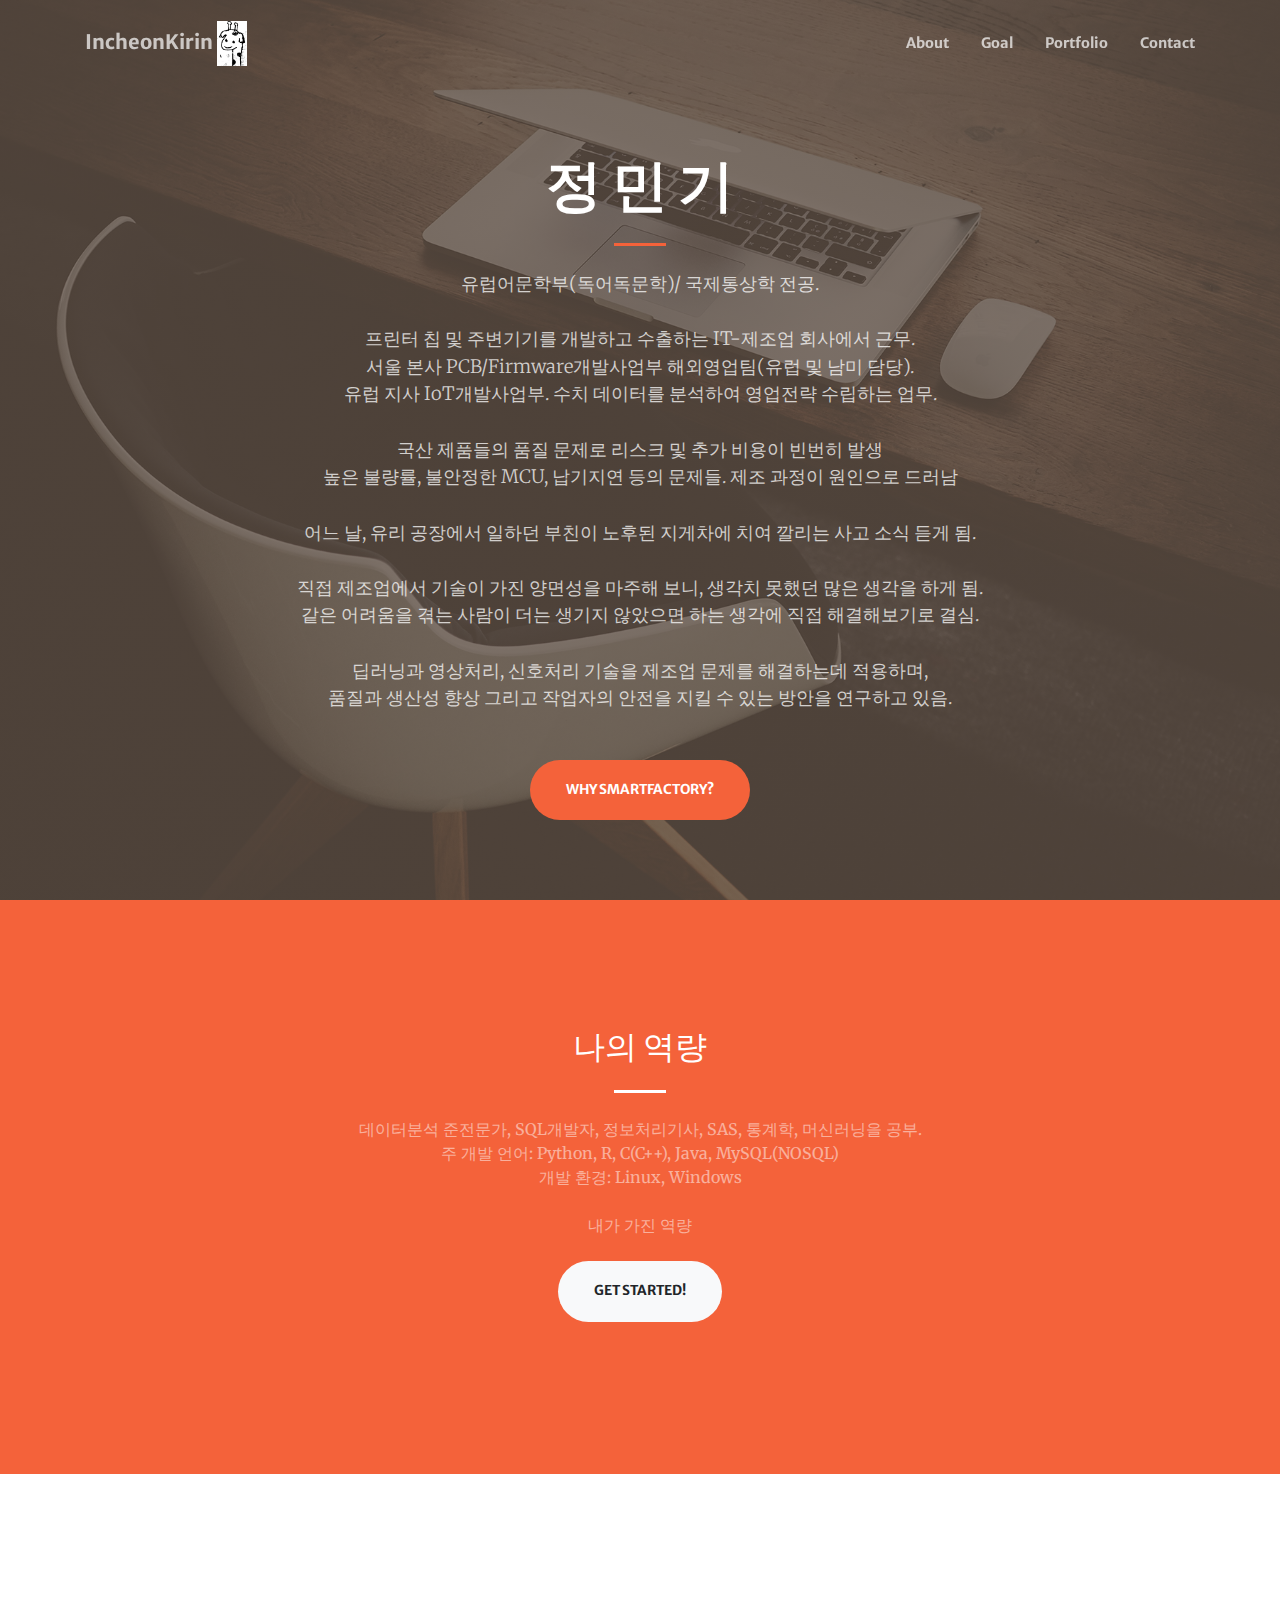
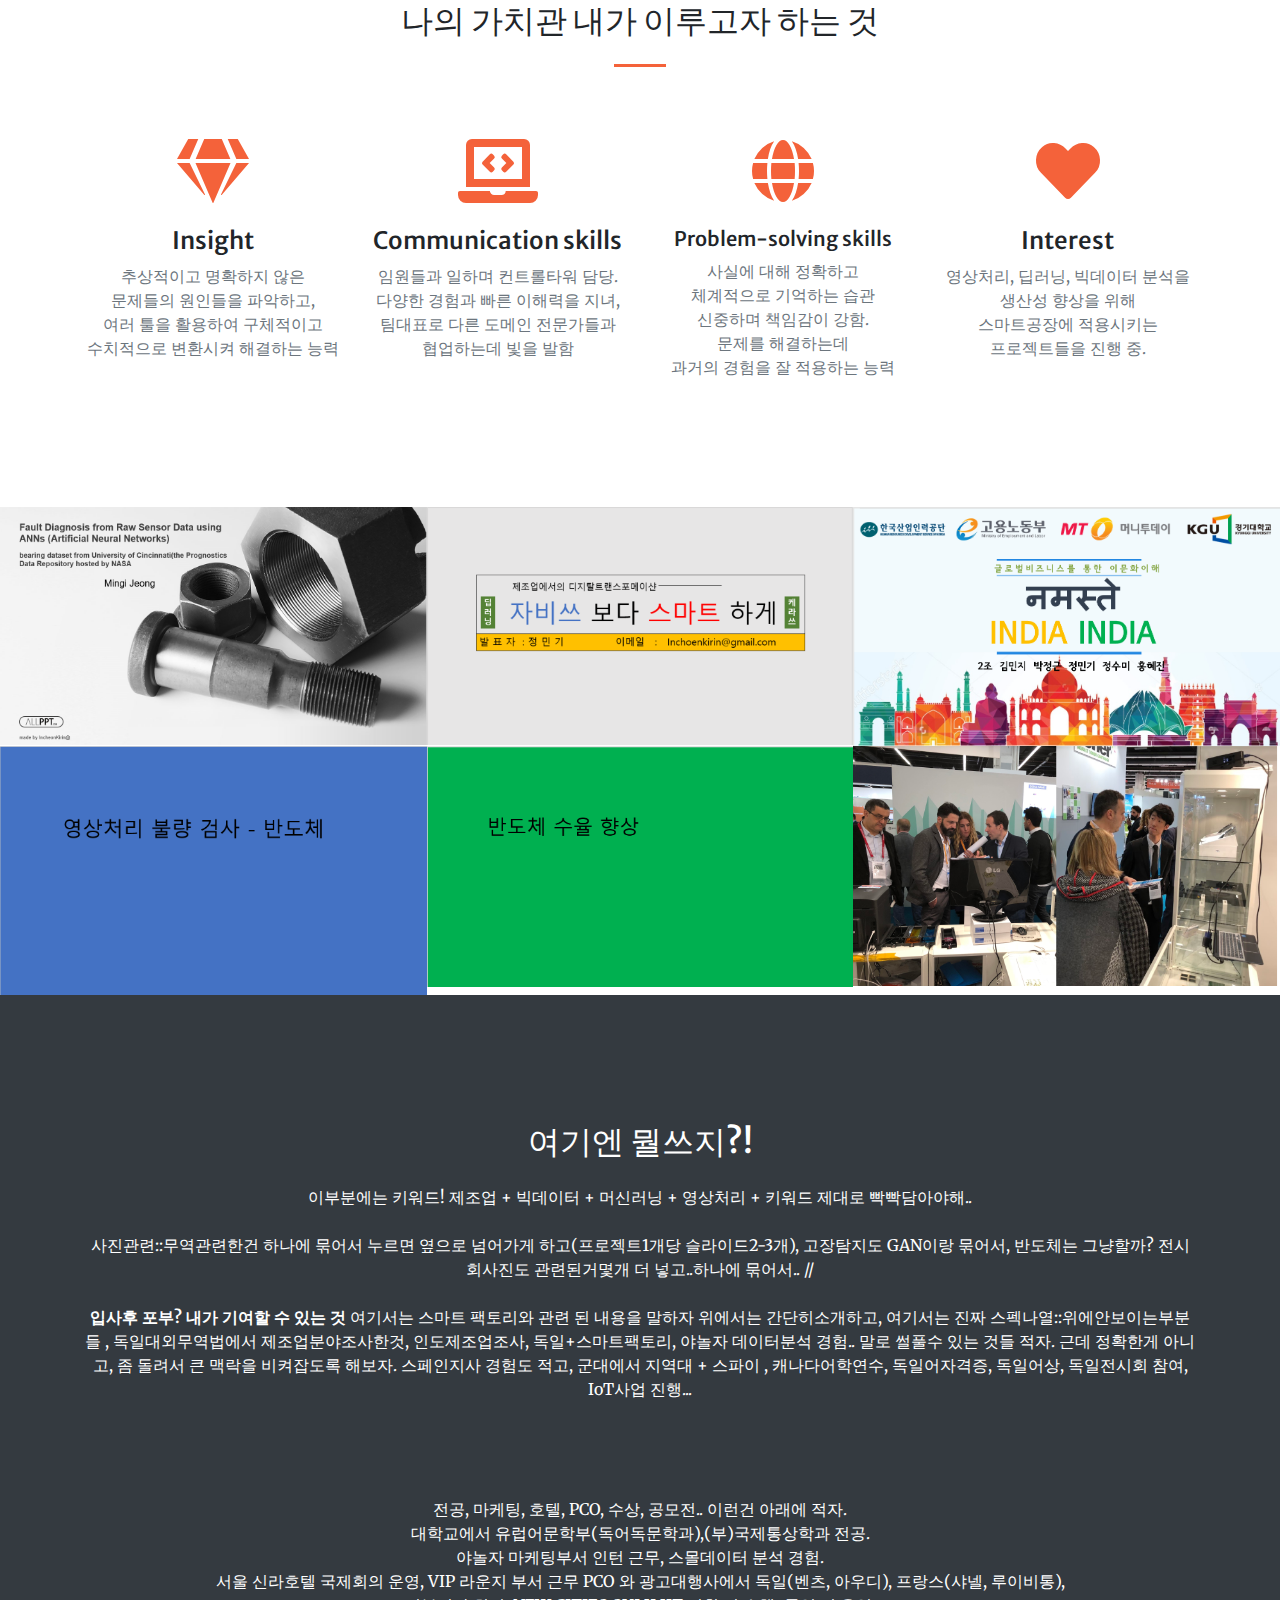
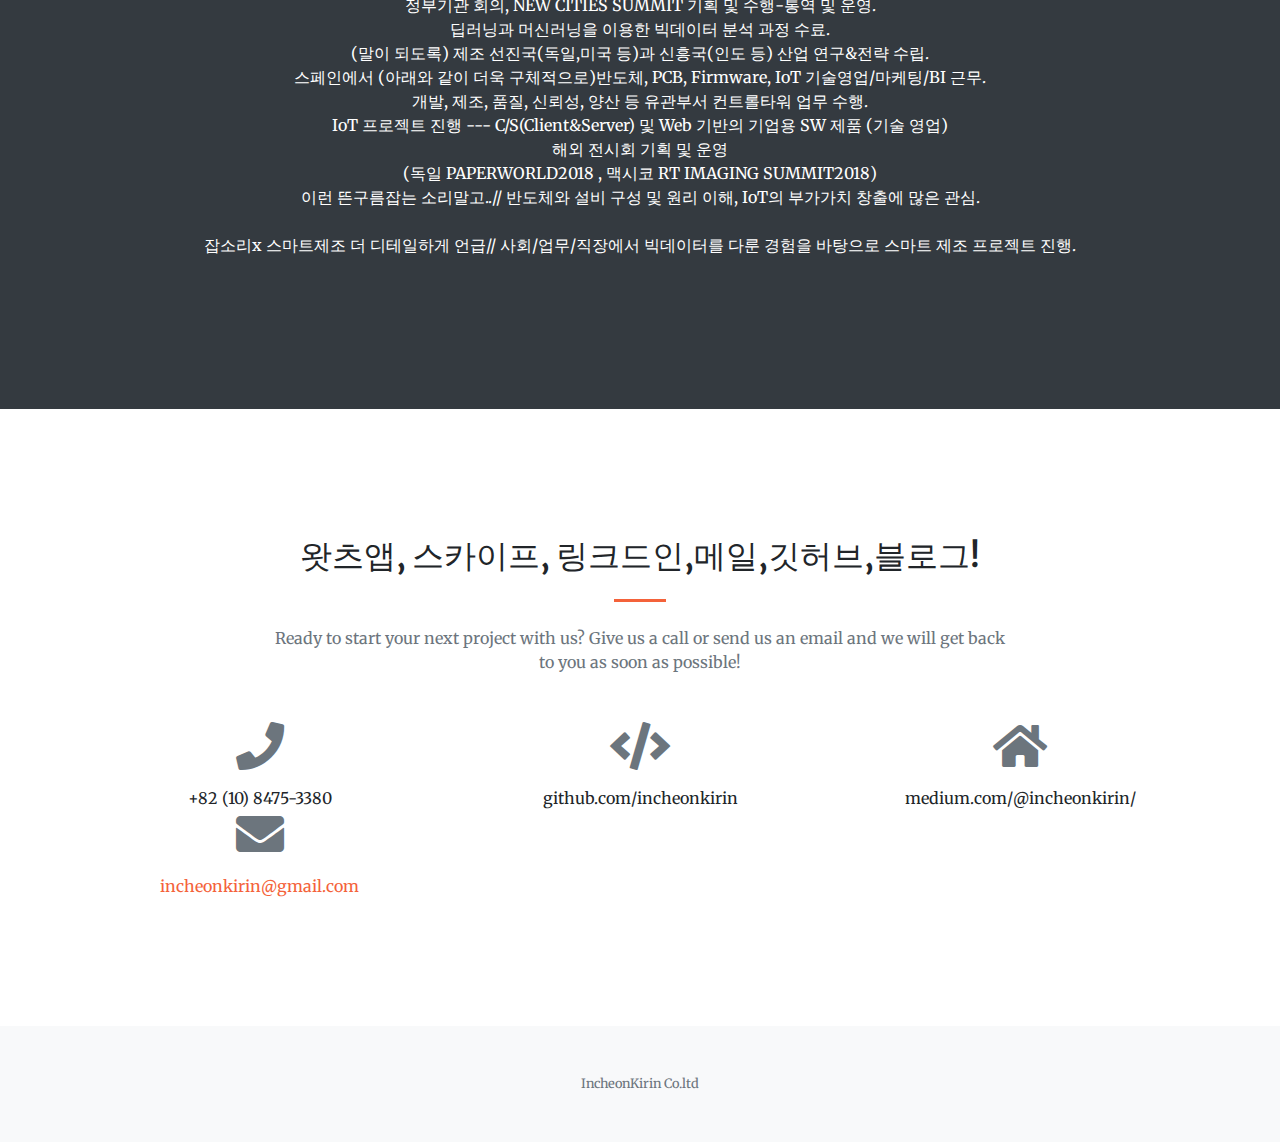
==== commit f37d8117: "update" ====
--- a/index.html
+++ b/index.html
@@ -216,32 +216,33 @@
           <div class="mt-5">
             <i class="fas fa-4x fa-gem text-primary mb-4"></i>
             <h3 class="h4 mb-2">Insight</h3>
-            <p class="text-muted mb-0">추상적이고 명확하지 않은 문제들의 원인들을 파악하고,</p>
-            여러 툴을 활용하여 구체적이고 수치적으로 변환시켜 해결한 경험이 있다.
+            <p class="text-muted mb-0">추상적이고 명확하지 않은<br /> 문제들의 원인들을 파악하고,<br />
+            여러 툴을 활용하여 구체적이고<br /> 수치적으로 변환시켜 해결하는 능력</p>
           </div>
         </div>
         <div class="col-lg-3 col-md-6 text-center">
           <div class="mt-5">
             <i class="fas fa-4x fa-laptop-code text-primary mb-4"></i>
             <h3 class="h4 mb-2">Communication skills</h3>
-            <p class="text-muted mb-0">임원들과 일하며 컨트롤타워역할을 톡톡히 해낸 경험이 있다..</p>
-            다양한 경험과 빠른 이해력으로, 팀대표로 다른 도메인 전문가들과 일하는데 자주 참여한다.
+            <p class="text-muted mb-0">임원들과 일하며 컨트롤타워 담당.<br />
+            다양한 경험과 빠른 이해력을 지녀,<br /> 팀대표로 다른 도메인 전문가들과<br /> 협업하는데 빛을 발함</p>
           </div>
         </div>
         <div class="col-lg-3 col-md-6 text-center">
           <div class="mt-5">
             <i class="fas fa-4x fa-globe text-primary mb-4"></i>
-            <h3 class="h4 mb-2">Problem-solving skills</h3>
-            <p class="text-muted mb-0">실제 사실에 대하여 정확하고 체계적으로 기억하며, 일처리에 있어서도 신중하며 책임감이 강하다.</p>
-            문제를 해결하는데 과거의 경험을 잘 적용하고는 한다.
+            <h3 class="h5 mb-2">Problem-solving skills</h3>
+            <p class="text-muted mb-0">사실에 대해 정확하고<br /> 체계적으로 기억하는 습관 <br />신중하며 책임감이 강함.<br />
+            문제를 해결하는데 <br />과거의 경험을 잘 적용하는 능력</p>
           </div>
         </div>
         <div class="col-lg-3 col-md-6 text-center">
           <div class="mt-5">
             <i class="fas fa-4x fa-heart text-primary mb-4"></i>
             <h3 class="h4 mb-2">Interest</h3>
-            <p class="text-muted mb-0">IIoT, BigData Analysis, ImageProcessing, Deeplearning 에 관심을 가지고 있으며, </p>
-            생산성 향상을 위해 스마트공장에 적용시키는 프로젝트들을 진행중이다
+            <p class="text-muted mb-0"> 영상처리, 딥러닝, 빅데이터 분석을<br />
+              생산성 향상을 위해<br /> 스마트공장에 적용시키는 <br />프로젝트들을 진행  중.</p>
+
           </div>
         </div>
       </div>
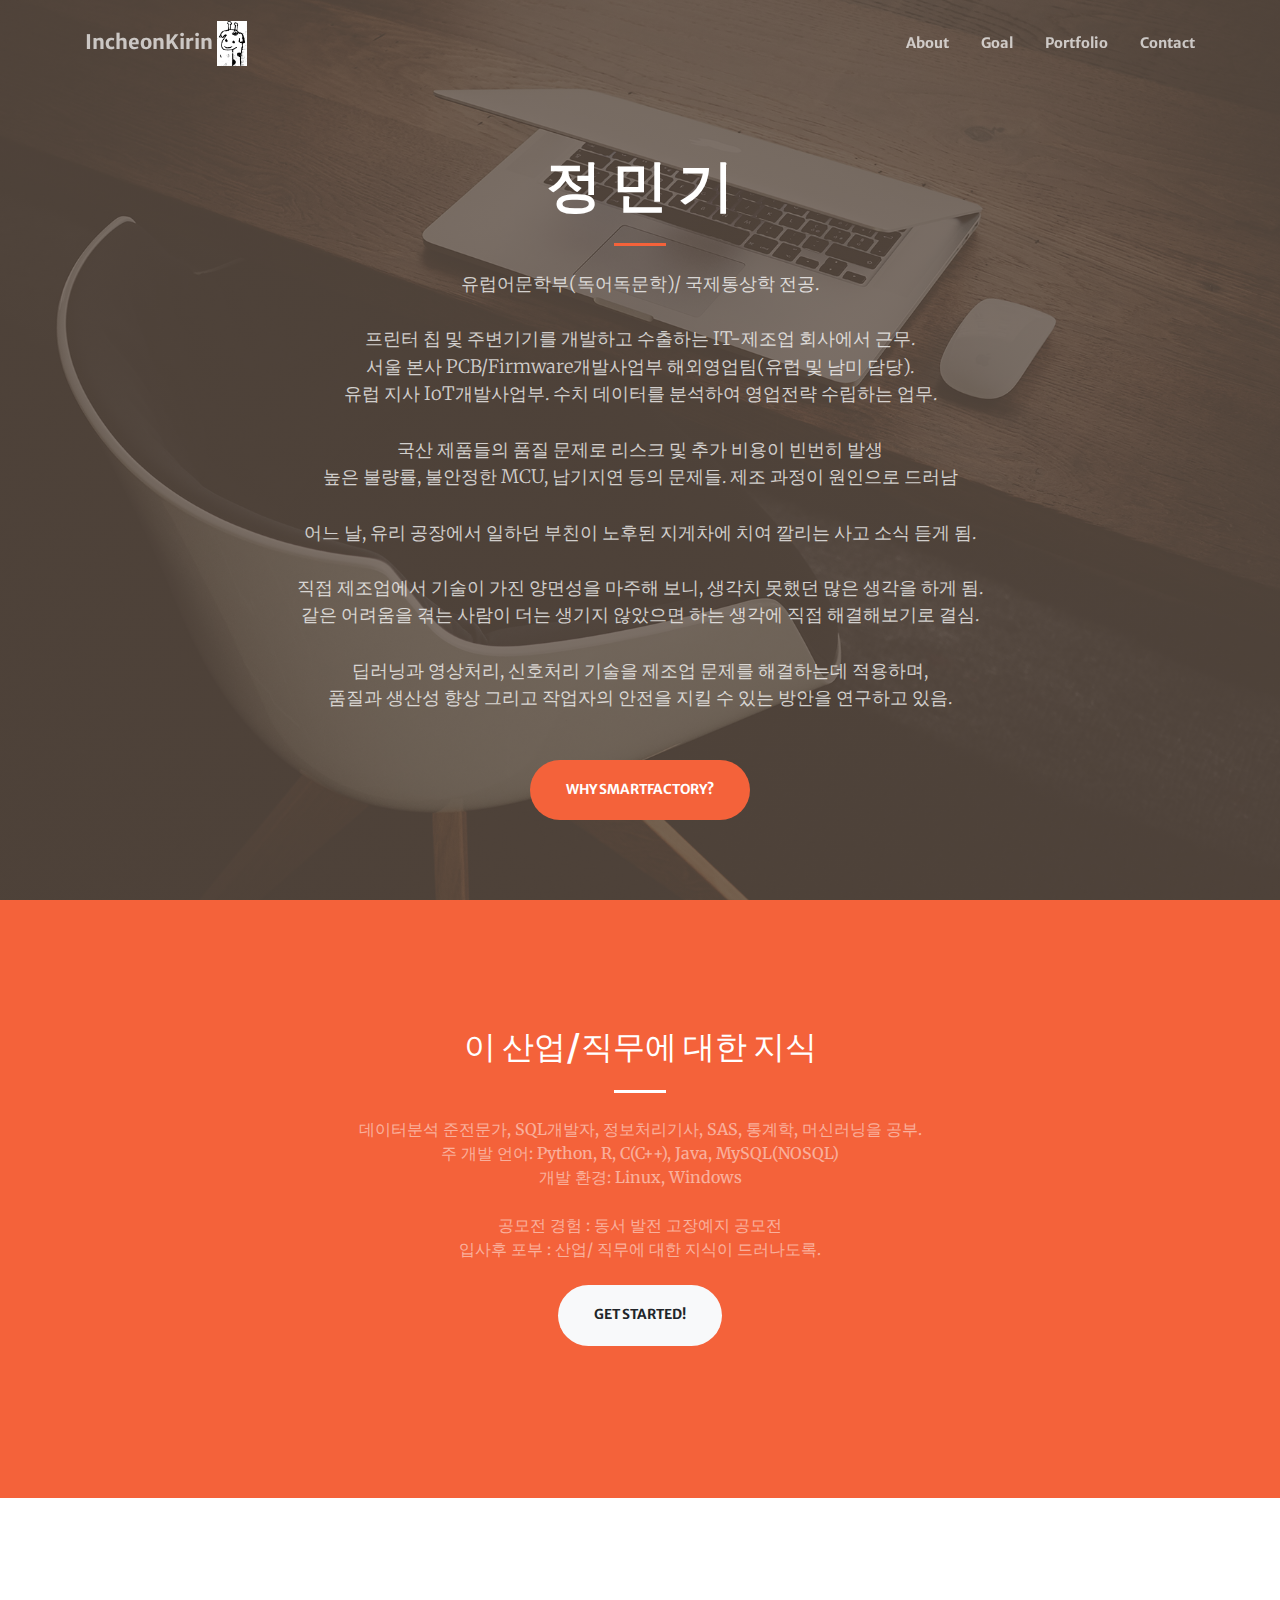
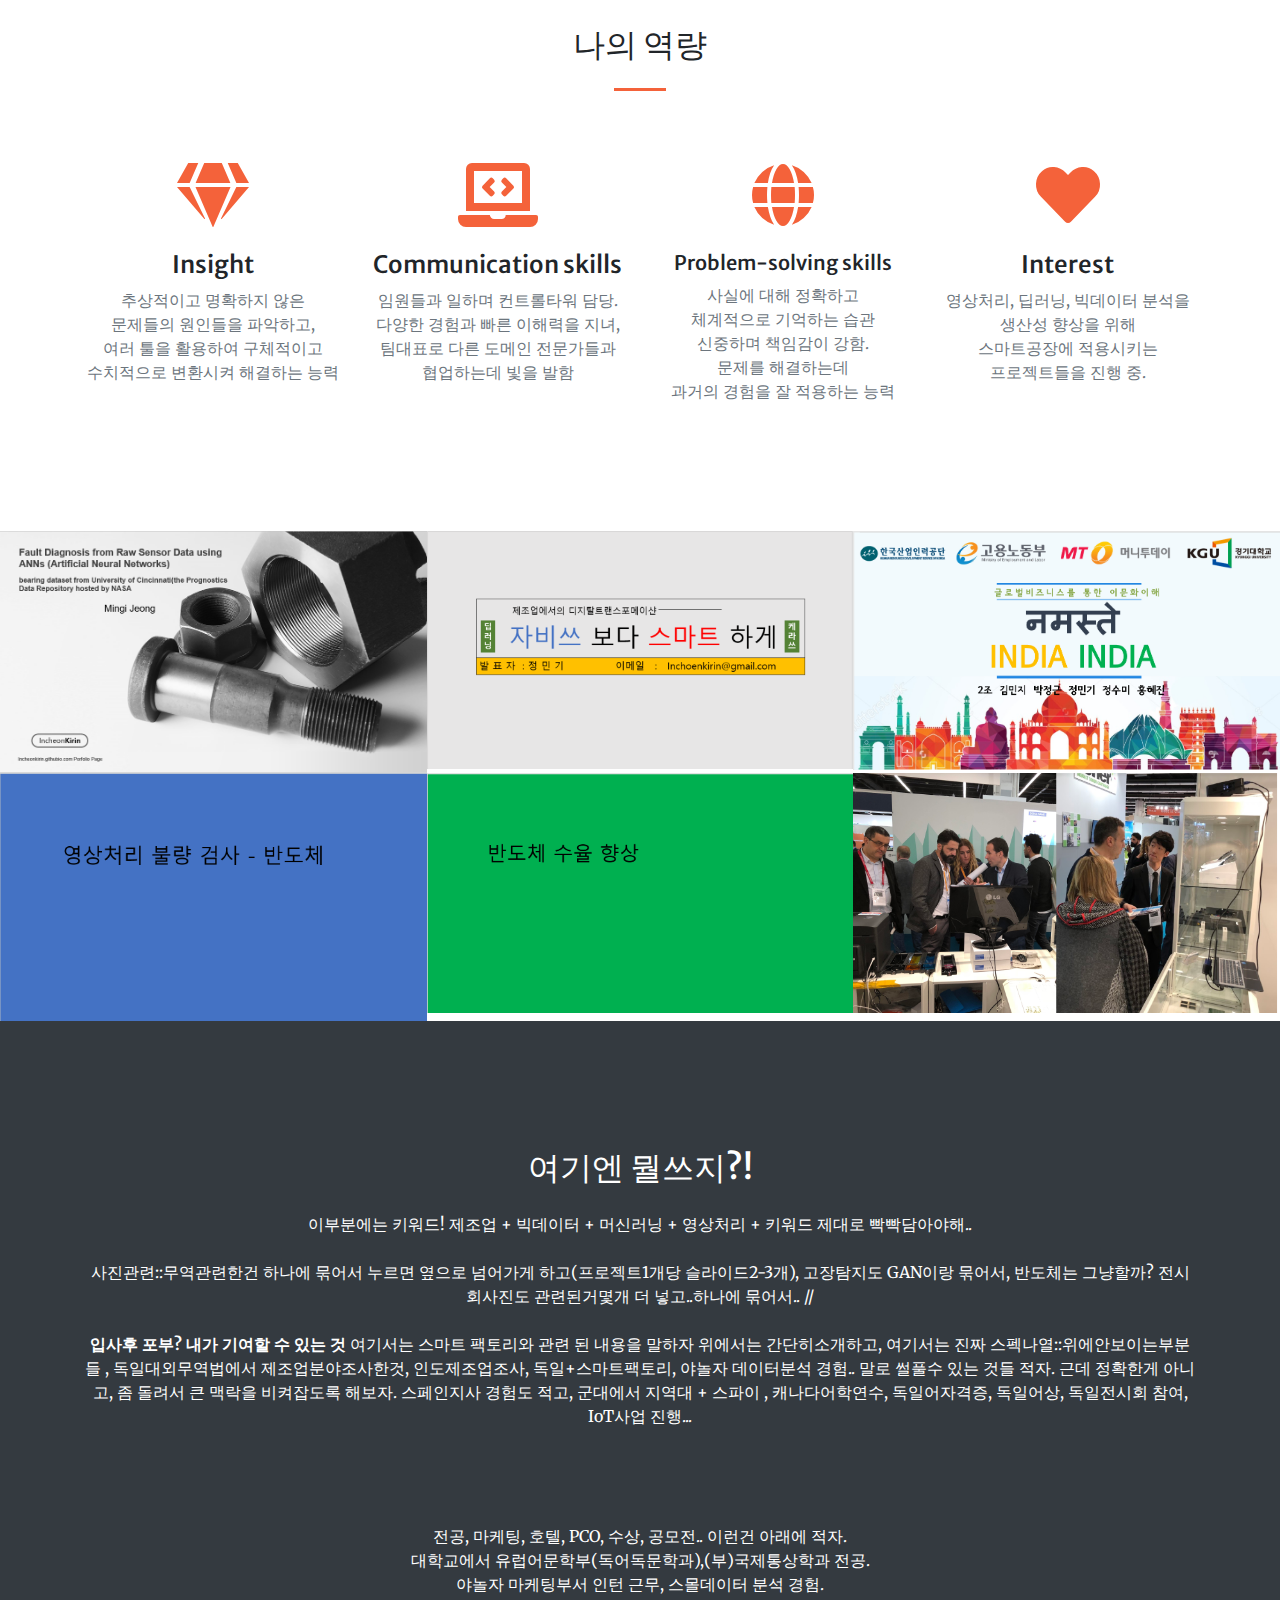
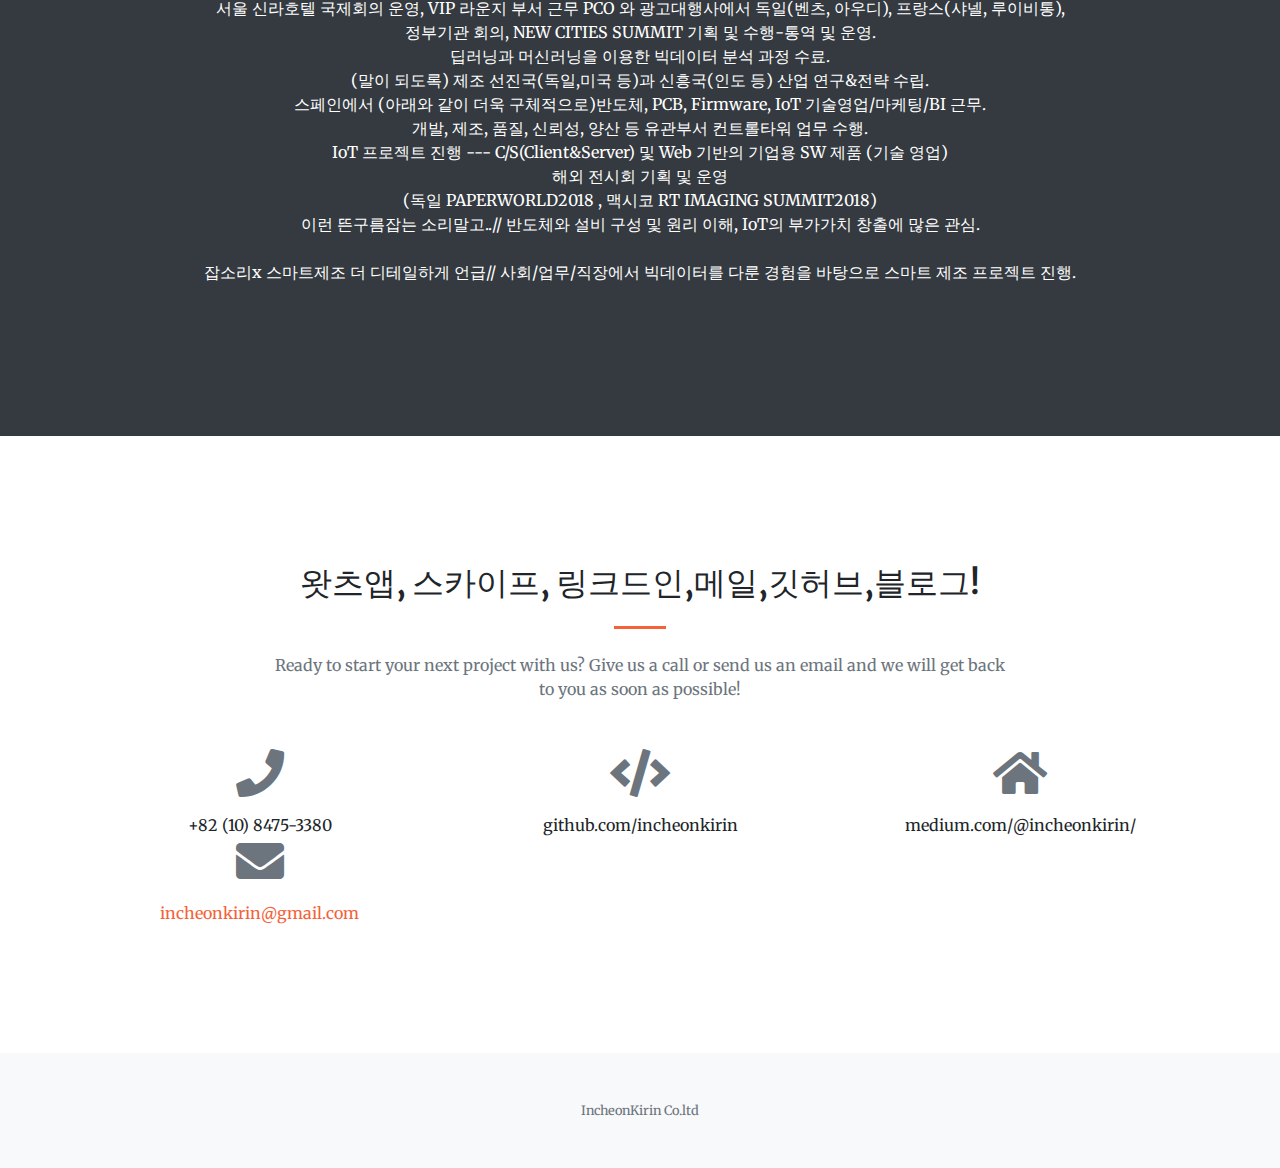
==== commit 7f660a5f: "update" ====
--- a/index.html
+++ b/index.html
@@ -164,7 +164,7 @@
     <div class="container">
       <div class="row justify-content-center">
         <div class="col-lg-8 text-center">
-          <h2 class="text-white mt-0">나의 역량</h2>
+          <h2 class="text-white mt-0">이 산업/직무에 대한 지식</h2>
           <hr class="divider light my-4">
           <p class="text-white-50 mb-4">
 
@@ -182,7 +182,10 @@
             주 개발 언어: Python, R, C(C++), Java, MySQL(NOSQL)<br />
             개발 환경: Linux, Windows<br /><br />
 
-            내가 가진 역량<br /><br />
+            공모전 경험 : 동서 발전 고장예지 공모전<br />
+
+            입사후 포부 : 산업/ 직무에 대한 지식이 드러나도록.<br /><br />
+
 
             <!-- Insight<br />
             추상적이고 명확하지 않은 문제들의 원인들을 파악하고,<br />
@@ -209,7 +212,7 @@
   <!-- Services Section -->
   <section class="page-section" id="services">
     <div class="container">
-      <h2 class="text-center mt-0">나의 가치관 내가 이루고자 하는 것</h2>
+      <h2 class="text-center mt-0">나의 역량</h2>
       <hr class="divider my-4">
       <div class="row">
         <div class="col-lg-3 col-md-6 text-center">
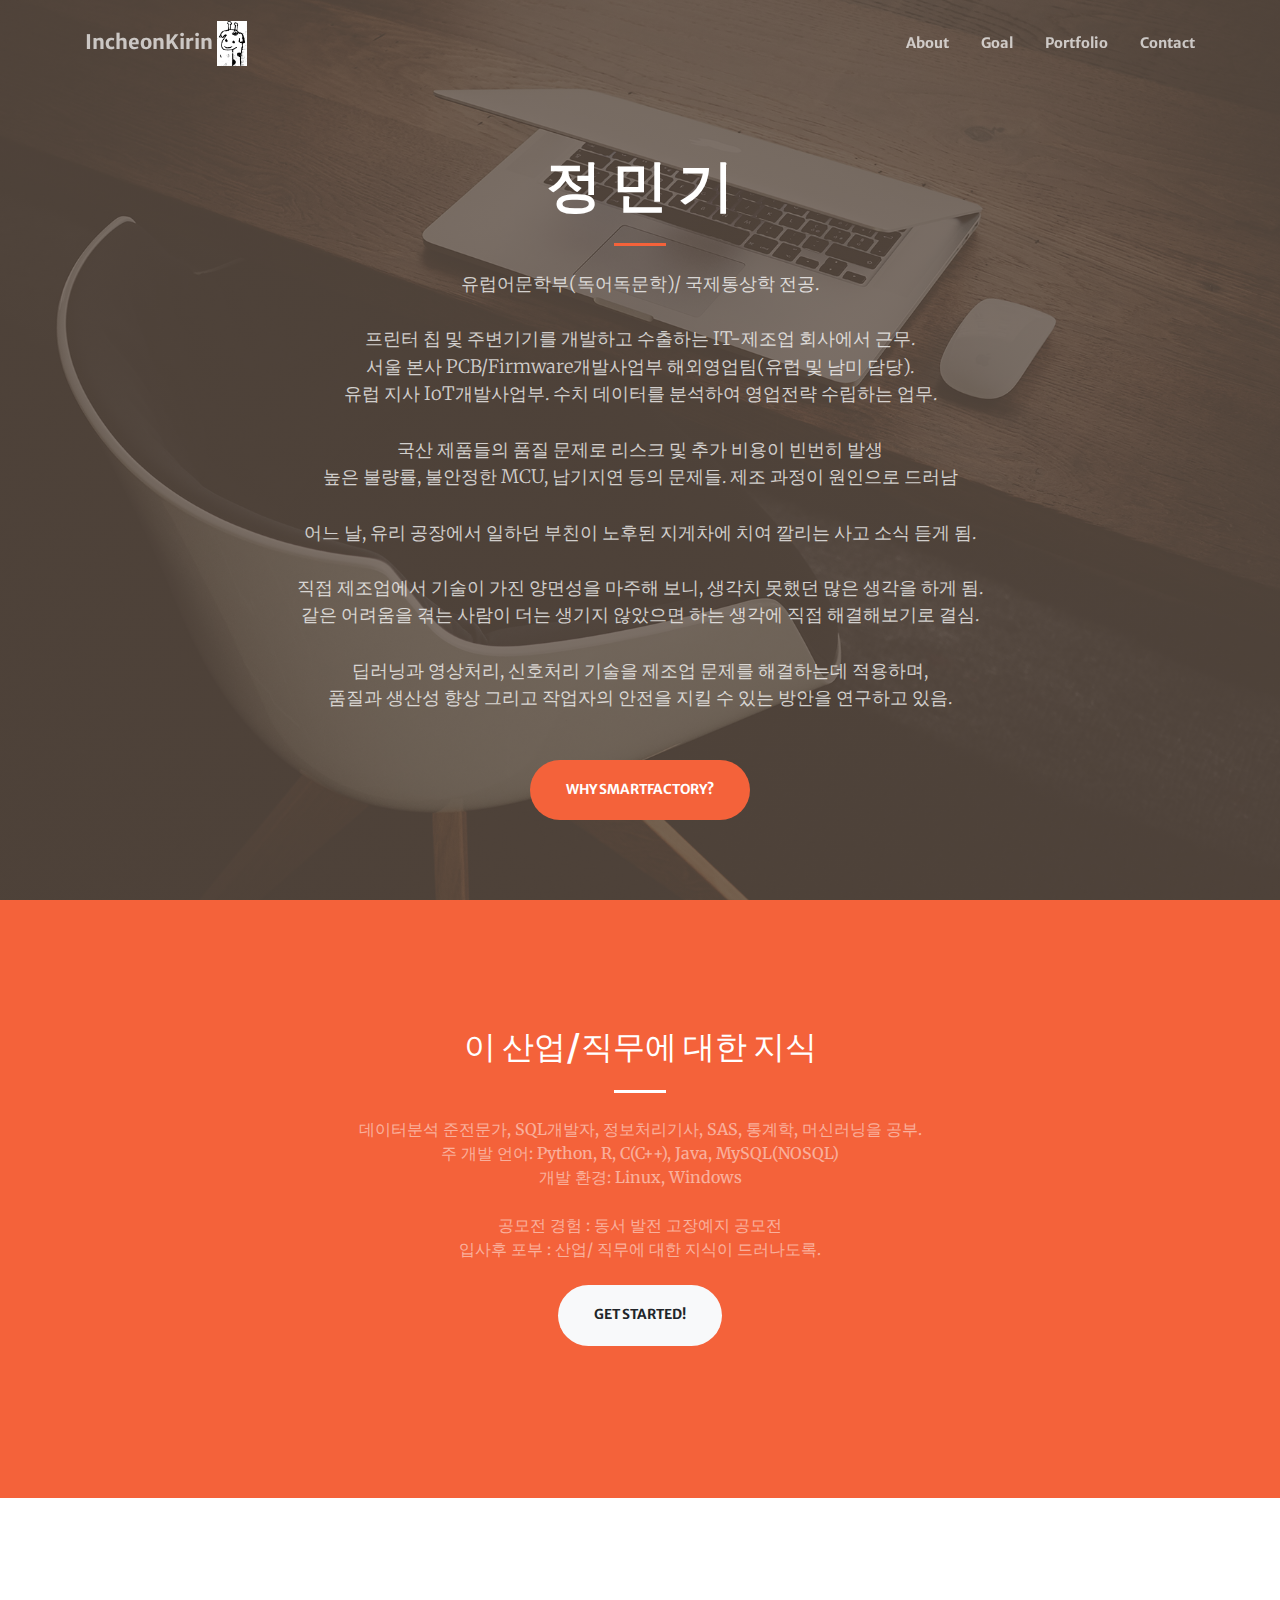
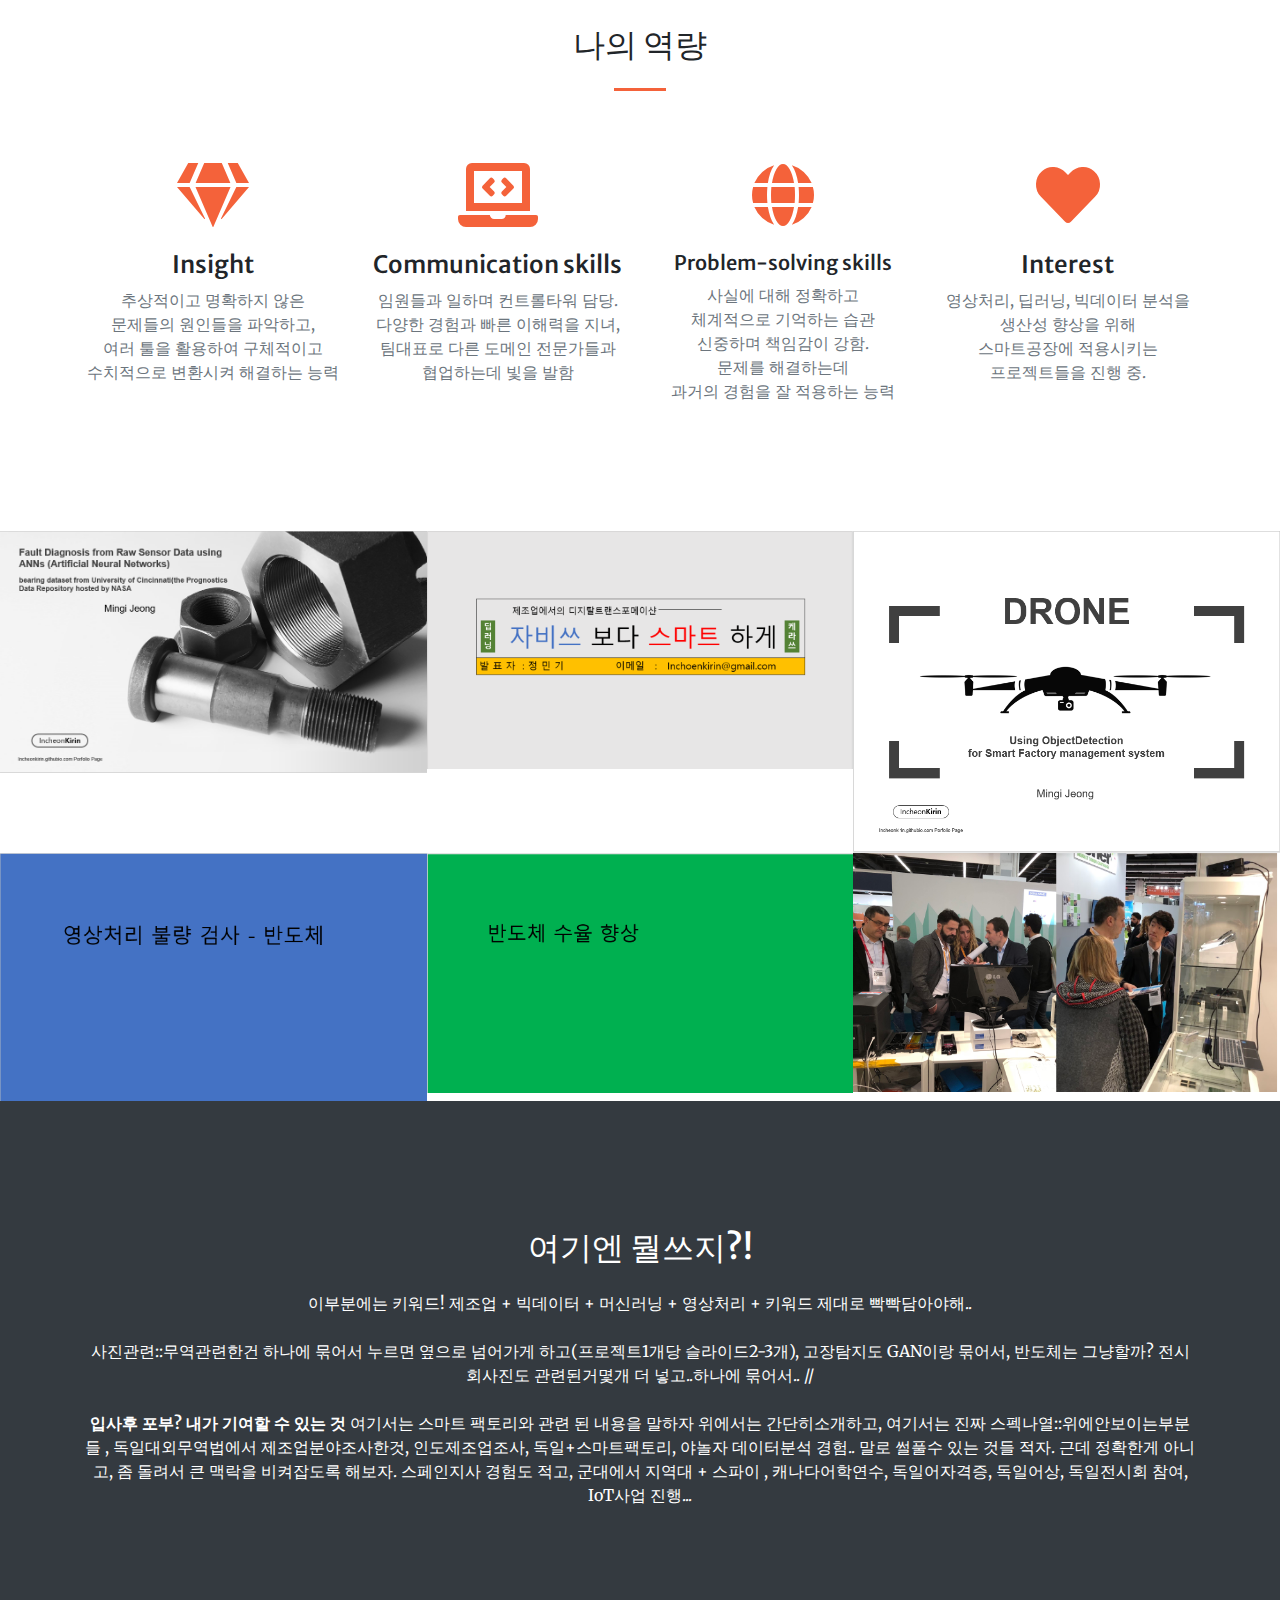
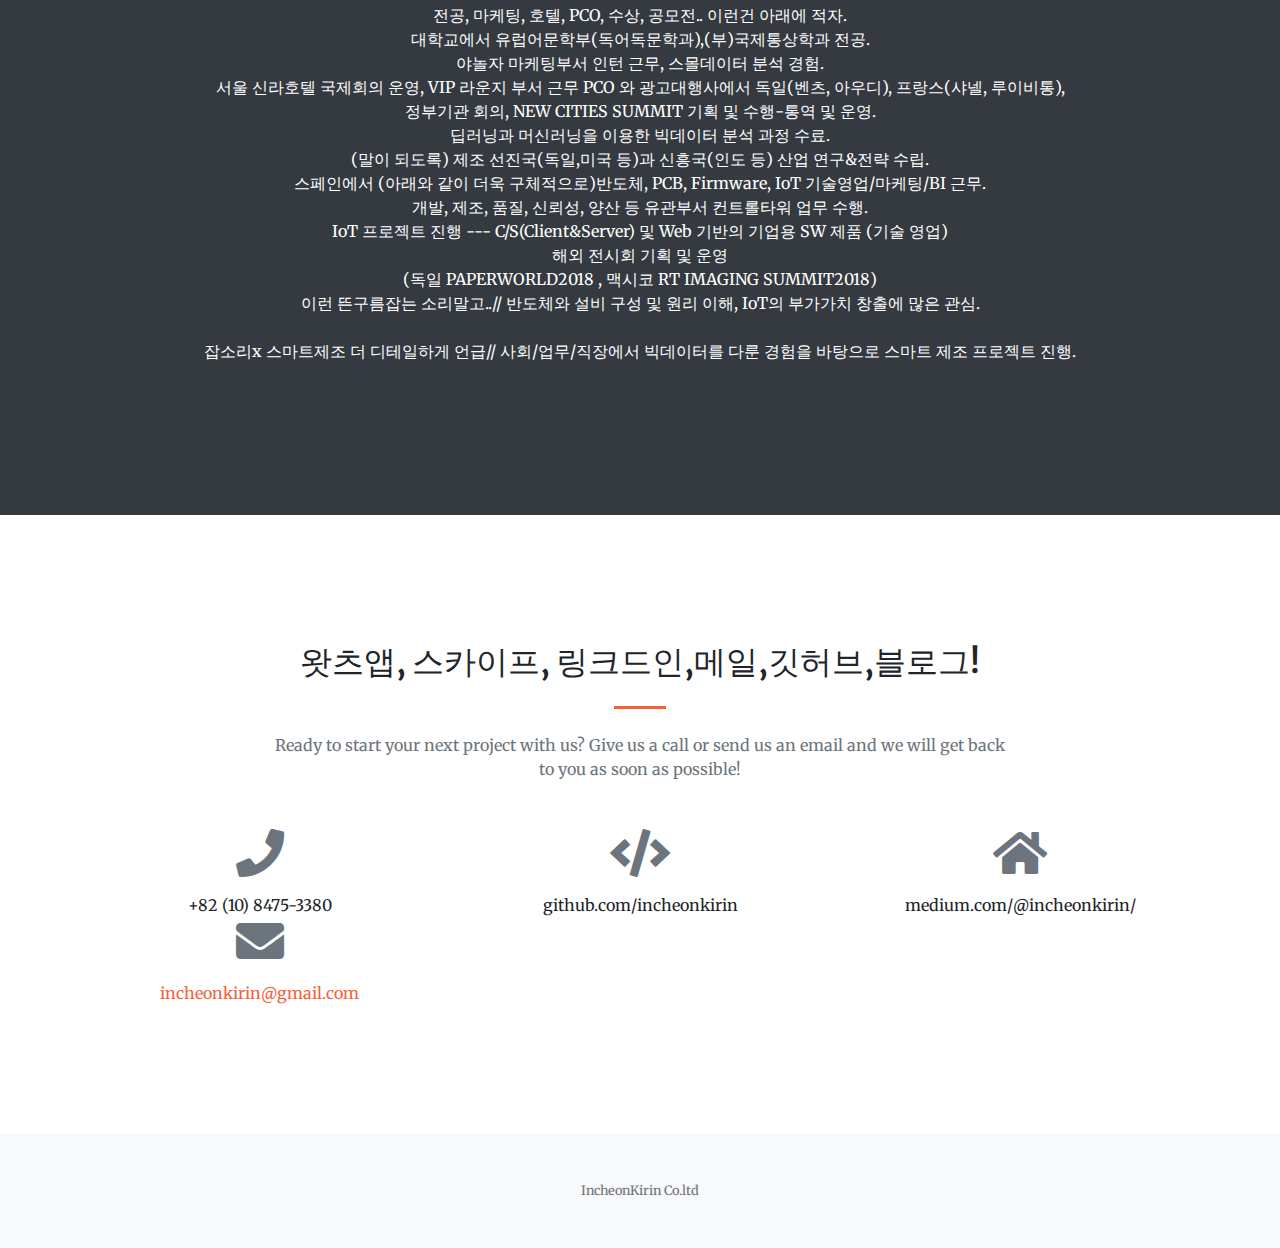
==== commit b29b234e: "update" ====
--- a/index.html
+++ b/index.html
@@ -283,14 +283,14 @@
           </a>
         </div>
         <div class="col-lg-4 col-sm-6">
-          <a class="portfolio-box" href="img/portfolio/fullsize/7-1.PNG">
-            <img class="img-fluid" src="img/portfolio/thumbnails/7-1.PNG" alt="">
+          <a class="portfolio-box" href="img/portfolio/fullsize/3-1.PNG">
+            <img class="img-fluid" src="img/portfolio/thumbnails/3-1.PNG" alt="">
             <div class="portfolio-box-caption">
               <div class="project-category text-white-50">
-                Category
-              </div>
-              <div class="project-name">
-                Project Name
+                Category : #자율주행 #드론 #경로알고리즘 #영상처리
+              </div>
+              <div class="project-name">
+                Project Name : BETTER FASTER STRONGER
               </div>
             </div>
           </a>
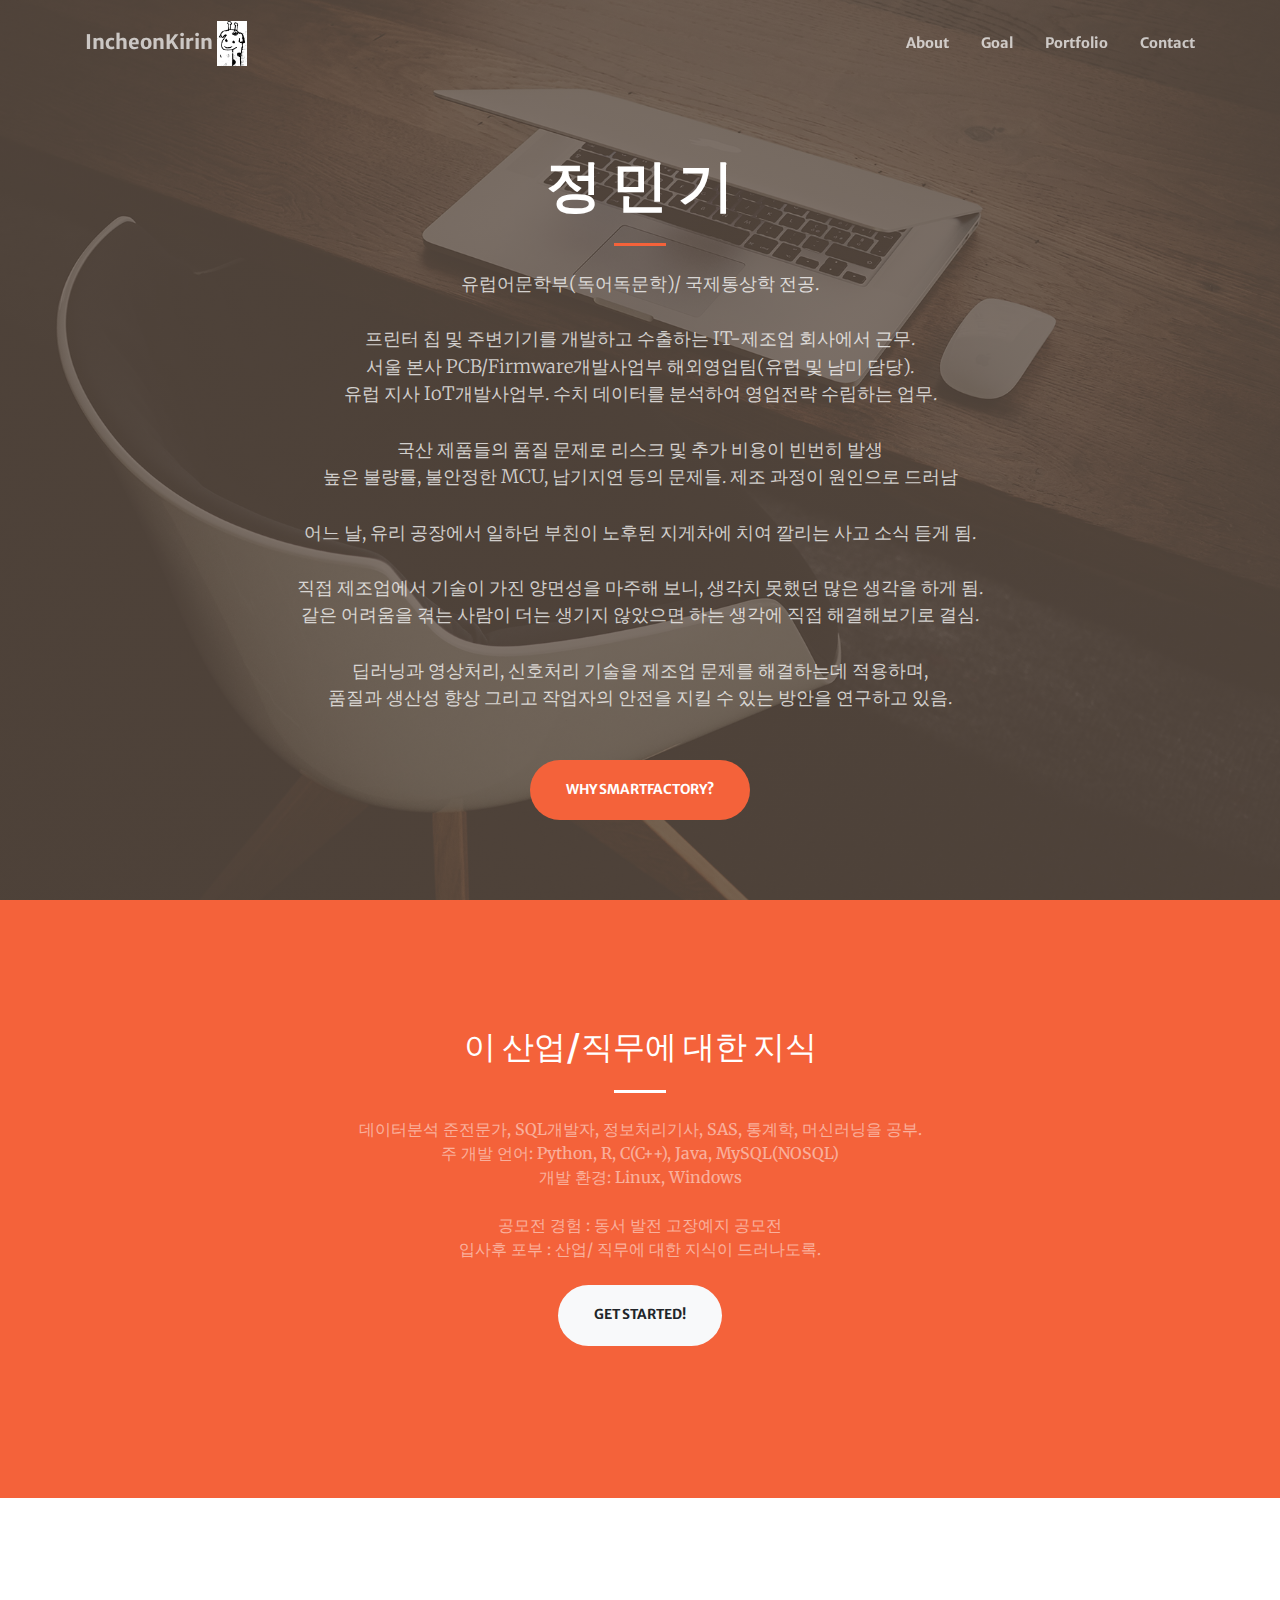
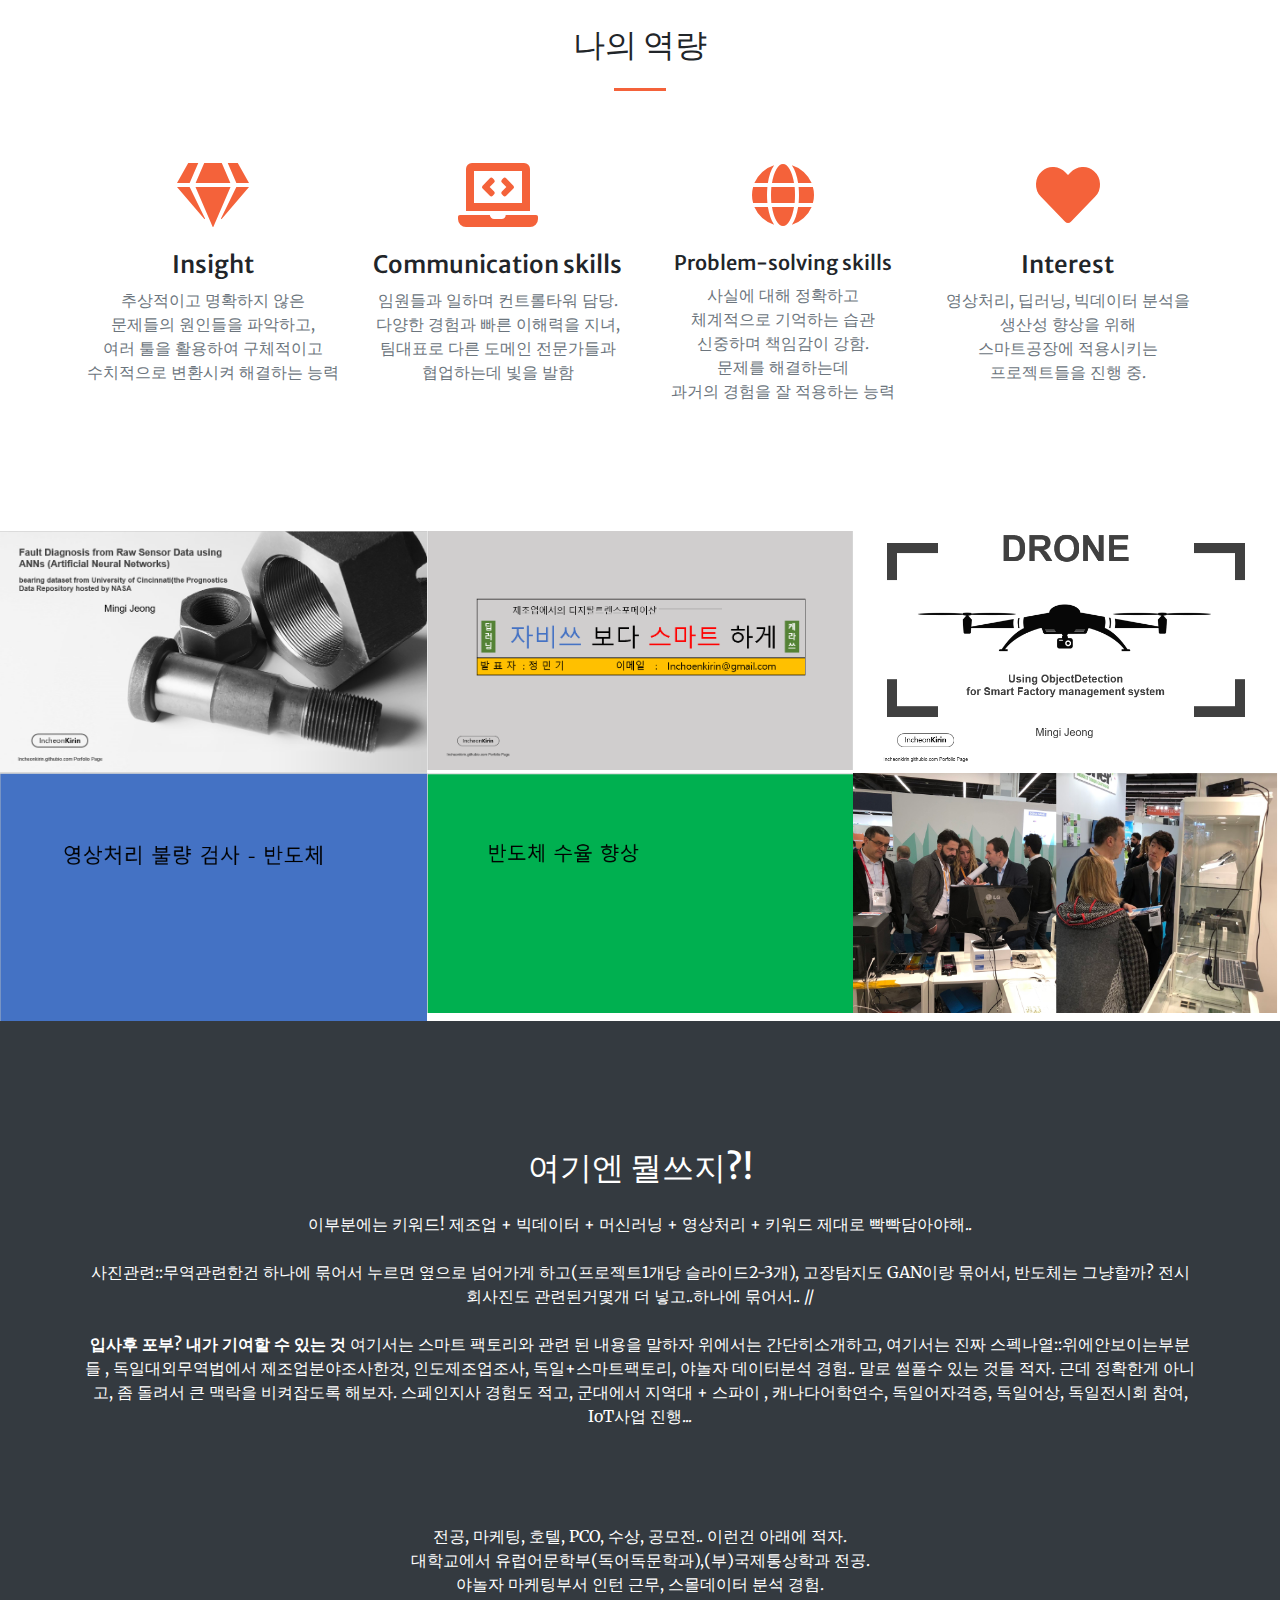
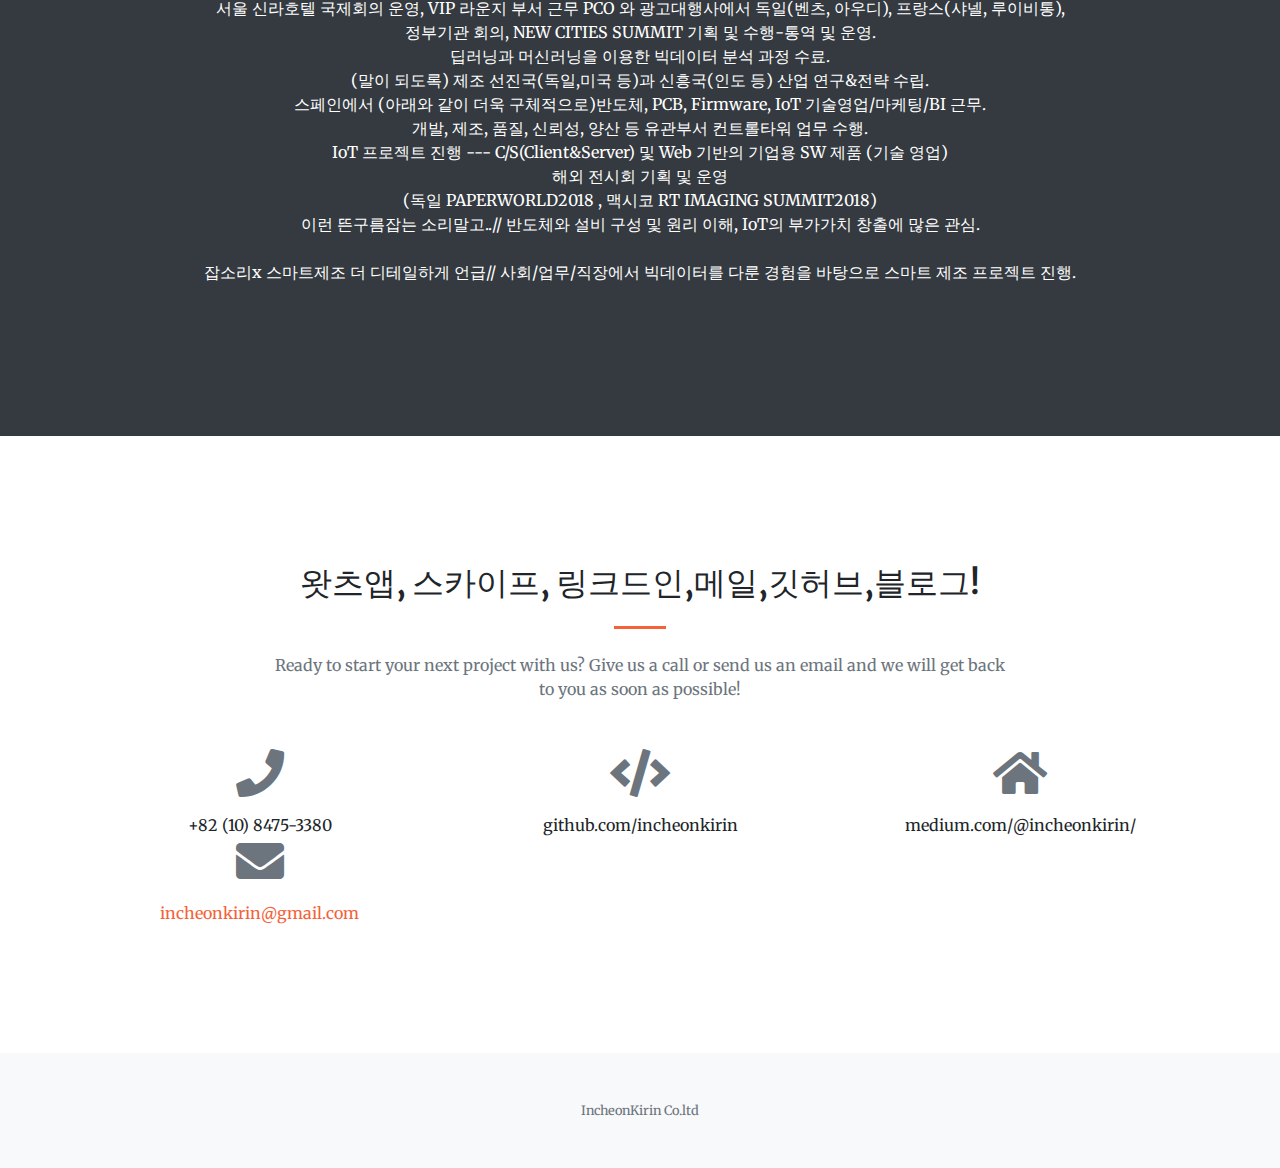
==== commit 9bd61117: "update" ====
--- a/index.html
+++ b/index.html
@@ -271,7 +271,7 @@
         </div>
         <div class="col-lg-4 col-sm-6">
           <a class="portfolio-box" href="img/portfolio/fullsize/2-2.PNG">
-            <img class="img-fluid" src="img/portfolio/thumbnails/2-2-2.PNG" alt="">
+            <img class="img-fluid" src="img/portfolio/thumbnails/2-2.PNG" alt="">
             <div class="portfolio-box-caption">
               <div class="project-category text-white-50">
                 Category : #BERT #자비스보다똑똑한 #지능형챗봇 #음성인식
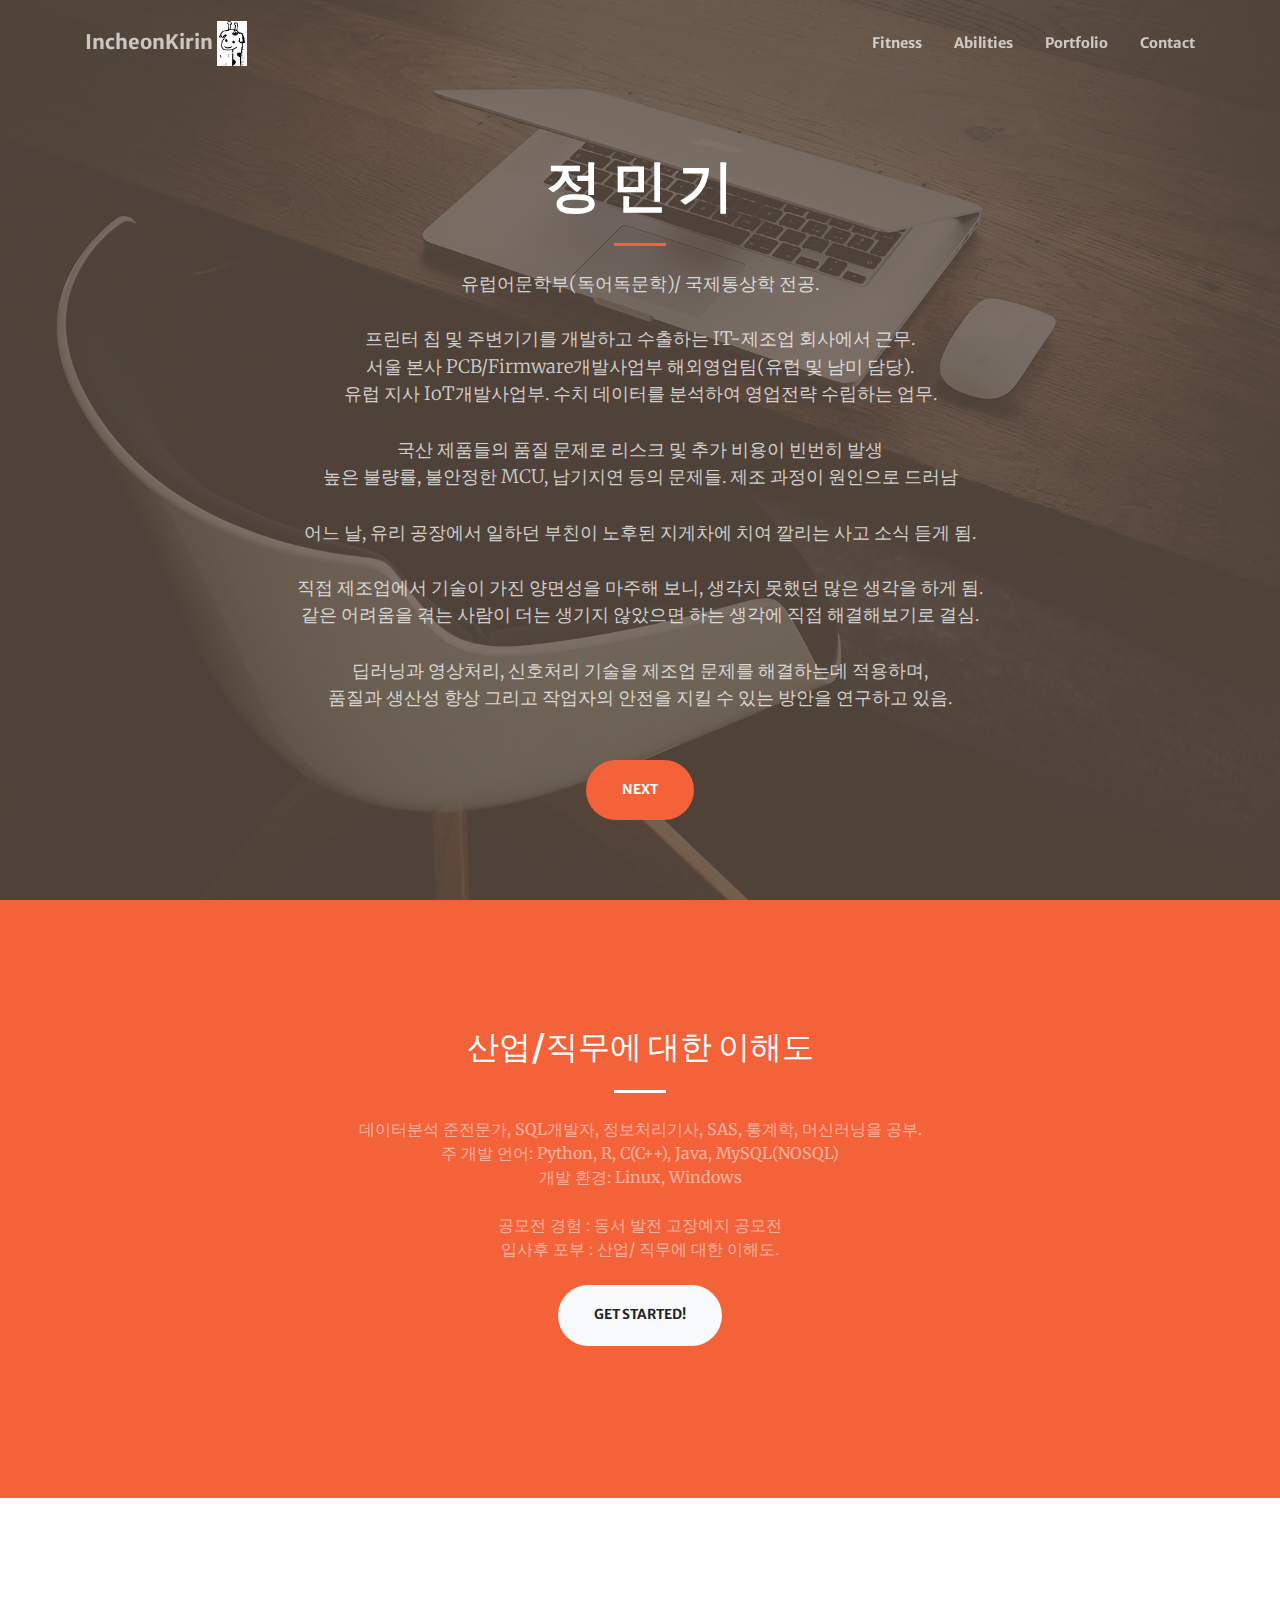
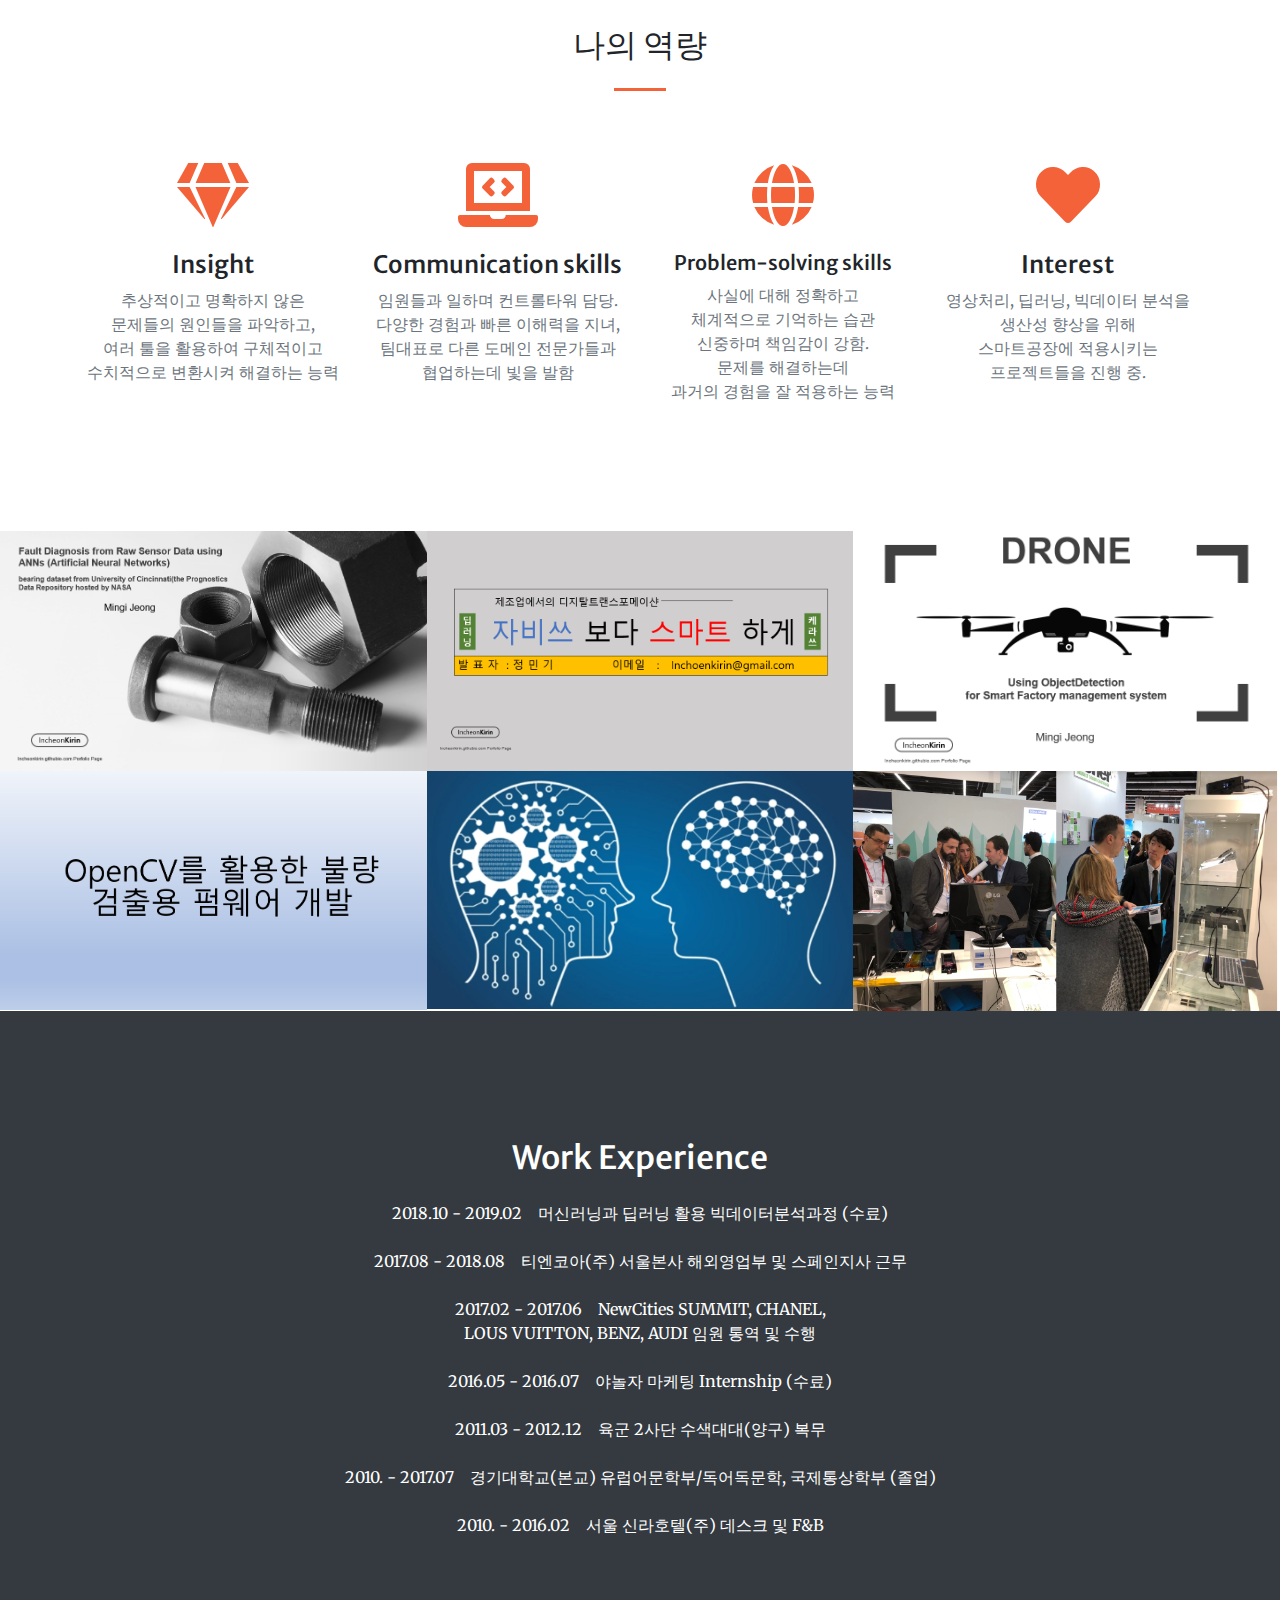
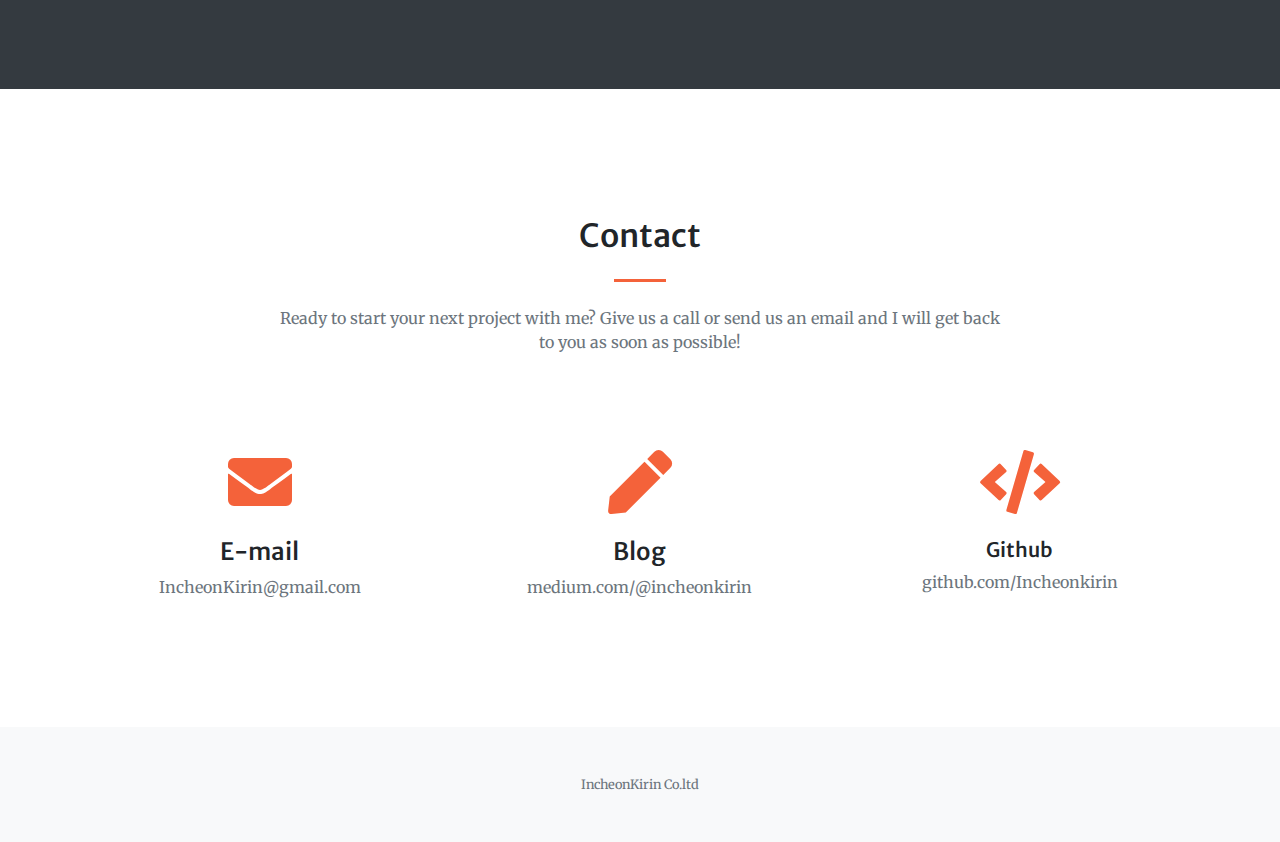
==== commit 73735a04: "update" ====
--- a/index.html
+++ b/index.html
@@ -37,10 +37,10 @@
       <div class="collapse navbar-collapse" id="navbarResponsive">
         <ul class="navbar-nav ml-auto my-2 my-lg-0">
           <li class="nav-item">
-            <a class="nav-link js-scroll-trigger" href="#about">About</a>
+            <a class="nav-link js-scroll-trigger" href="#about">Fitness</a>
           </li>
           <li class="nav-item">
-            <a class="nav-link js-scroll-trigger" href="#services">Goal</a>
+            <a class="nav-link js-scroll-trigger" href="#services">Abilities</a>
           </li>
           <li class="nav-item">
             <a class="nav-link js-scroll-trigger" href="#portfolio">Portfolio</a>
@@ -153,7 +153,7 @@
 
 
             </p>
-          <a class="btn btn-primary btn-xl js-scroll-trigger" href="#about">Why SmartFactory?</a>
+          <a class="btn btn-primary btn-xl js-scroll-trigger" href="#about">Next</a>
         </div>
       </div>
     </div>
@@ -164,7 +164,7 @@
     <div class="container">
       <div class="row justify-content-center">
         <div class="col-lg-8 text-center">
-          <h2 class="text-white mt-0">이 산업/직무에 대한 지식</h2>
+          <h2 class="text-white mt-0">산업/직무에 대한 이해도</h2>
           <hr class="divider light my-4">
           <p class="text-white-50 mb-4">
 
@@ -184,7 +184,7 @@
 
             공모전 경험 : 동서 발전 고장예지 공모전<br />
 
-            입사후 포부 : 산업/ 직무에 대한 지식이 드러나도록.<br /><br />
+            입사후 포부 : 산업/ 직무에 대한 이해도.<br /><br />
 
 
             <!-- Insight<br />
@@ -274,7 +274,7 @@
             <img class="img-fluid" src="img/portfolio/thumbnails/2-2.PNG" alt="">
             <div class="portfolio-box-caption">
               <div class="project-category text-white-50">
-                Category : #BERT #자비스보다똑똑한 #지능형챗봇 #음성인식
+                Category : #디지털트랜스포메이션 #자비스보다똑똑한 #지능형챗봇 #음성인식
               </div>
               <div class="project-name">
                 Project Name : 메뉴얼을 삼킨 지능형 챗봇
@@ -300,10 +300,10 @@
             <img class="img-fluid" src="img/portfolio/thumbnails/4-1.PNG" alt="">
             <div class="portfolio-box-caption">
               <div class="project-category text-white-50">
-                Category
+                Category : 진행 중
               </div>
               <div class="project-name">
-                Project Name
+                Project Name : 진행 중
               </div>
             </div>
           </a>
@@ -313,10 +313,10 @@
             <img class="img-fluid" src="img/portfolio/thumbnails/5-1.PNG" alt="">
             <div class="portfolio-box-caption">
               <div class="project-category text-white-50">
-                Category
+                Category : 준비 중
               </div>
               <div class="project-name">
-                Project Name
+                Project Name : 준비 중
               </div>
             </div>
           </a>
@@ -326,10 +326,10 @@
             <img class="img-fluid" src="img/portfolio/thumbnails/6-1.jpg" alt="">
             <div class="portfolio-box-caption p-3">
               <div class="project-category text-white-50">
-                Category : 전시회
+                Category : #독일전시회 #IoT사업프로젝트 #MesseFrankfurt
               </div>
               <div class="project-name">
-                Project Name : IoT 신제품, 독일 전시회
+                Project Name : 임대업자를 위한 IoT솔루션 프로젝트
               </div>
             </div>
           </a>
@@ -341,8 +341,21 @@
   <!-- Call to Action Section -->
   <section class="page-section bg-dark text-white">
     <div class="container text-center">
-      <h2 class="mb-4">여기엔 뭘쓰지?! </h2>
-      <a class="mb-4">이부분에는 키워드! 제조업 + 빅데이터 + 머신러닝 + 영상처리 + 키워드 제대로 빡빡담아야해..<br /><br />
+      <h2 class="mb-4">Work Experience </h2>
+      <a class="mb-4">
+        2018.10 - 2019.02&nbsp;&nbsp;&nbsp;&nbsp;머신러닝과 딥러닝 활용 빅데이터분석과정 (수료)<br /><br />
+        2017.08 - 2018.08&nbsp;&nbsp;&nbsp;&nbsp;티엔코아(주) 서울본사 해외영업부 및 스페인지사 근무<br /><br />
+        2017.02 - 2017.06&nbsp;&nbsp;&nbsp;&nbsp;NewCities SUMMIT, CHANEL, <br />LOUS VUITTON, BENZ, AUDI 임원 통역 및 수행<br /><br />
+        2016.05 - 2016.07&nbsp;&nbsp;&nbsp;&nbsp;야놀자 마케팅 Internship (수료)<br /><br />
+        2011.03 - 2012.12&nbsp;&nbsp;&nbsp;&nbsp;육군 2사단 수색대대(양구) 복무<br /><br />
+        2010. - 2017.07&nbsp;&nbsp;&nbsp;&nbsp;경기대학교(본교) 유럽어문학부/독어독문학, 국제통상학부 (졸업)<br /><br />
+        2010. - 2016.02&nbsp;&nbsp;&nbsp;&nbsp;서울 신라호텔(주) 데스크 및 F&B<br /><br />
+
+
+
+
+
+        <!-- 이부분에는 키워드! 제조업 + 빅데이터 + 머신러닝 + 영상처리 + 키워드 제대로 빡빡담아야해..<br /><br />
         사진관련::무역관련한건 하나에 묶어서 누르면 옆으로 넘어가게 하고(프로젝트1개당 슬라이드2-3개), 고장탐지도 GAN이랑 묶어서, 반도체는 그냥할까? 전시회사진도 관련된거몇개 더 넣고..하나에 묶어서.. //<br /><br />
         <b>입사후 포부? 내가 기여할 수 있는 것 </b>
         여기서는 스마트 팩토리와 관련 된 내용을 말하자
@@ -351,7 +364,7 @@
         전공, 마케팅, 호텔, PCO, 수상, 공모전.. 이런건 아래에 적자.<br />
         대학교에서 유럽어문학부(독어독문학과),(부)국제통상학과 전공.<br />
         <!-- 서울 신라호텔 F&B부서 VIP라운지 근무.<br /> -->
-        야놀자 마케팅부서 인턴 근무, 스몰데이터 분석 경험.<br />
+        <!-- 야놀자 마케팅부서 인턴 근무, 스몰데이터 분석 경험.<br />
         서울 신라호텔 국제회의 운영, VIP 라운지 부서 근무
         PCO 와 광고대행사에서 독일(벤츠, 아우디), 프랑스(샤넬, 루이비통),<br />
         정부기관 회의, NEW CITIES SUMMIT 기획 및 수행-통역 및 운영.<br />
@@ -367,7 +380,7 @@
         이런 뜬구름잡는 소리말고..// 반도체와 설비 구성 및 원리 이해, IoT의 부가가치 창출에 많은 관심.<br /><br />
 
 
-        잡소리x 스마트제조 더 디테일하게 언급// 사회/업무/직장에서 빅데이터를 다룬 경험을 바탕으로 스마트 제조 프로젝트 진행.<br /><br />
+        잡소리x 스마트제조 더 디테일하게 언급// 사회/업무/직장에서 빅데이터를 다룬 경험을 바탕으로 스마트 제조 프로젝트 진행.<br /><br /> -->
     </div>
   </section>
 
@@ -376,32 +389,107 @@
     <div class="container">
       <div class="row justify-content-center">
         <div class="col-lg-8 text-center">
-          <h2 class="mt-0">왓츠앱, 스카이프, 링크드인,메일,깃허브,블로그!</h2>
+          <h2 class="mt-0">Contact</h2>
           <hr class="divider my-4">
-          <p class="text-muted mb-5">Ready to start your next project with us? Give us a call or send us an email and we will get back to you as soon as possible!</p>
-        </div>
-      </div>
-      <div class="row">
-        <div class="col-lg-4 ml-auto text-center">
+          <p class="text-muted mb-5">Ready to start your next project with me? Give us a call or send us an email and I will get back to you as soon as possible!</p>
+        </div>
+      </div>
+        <div class="row">
+
+        <!-- <div class="col-lg-4 ml-auto text-center">
           <i class="fas fa-phone fa-3x mb-3 text-muted"></i>
           <div>+82 (10) 8475-3380</div>
-        </div>
-        <div class="col-lg-4 ml-auto text-center">
-          <i class="fas fa-code fa-3x mb-3 text-muted"></i>
+        </div> -->
+
+
+
+
+
+          <div class="col-lg-4 col-md-6 text-center">
+            <div class="mt-5">
+              <i class="fas fa-4x fa-envelope text-primary mb-4"></i>
+              <h3 class="h4 mb-2">E-mail</h3>
+              <p class="text-muted mb-0">IncheonKirin@gmail.com</p>
+            </div>
+          </div>
+          <div class="col-lg-4 col-md-6 text-center">
+            <div class="mt-5">
+              <i class="fas fa-4x fa-pen text-primary mb-4"></i>
+              <h3 class="h4 mb-2">Blog</h3>
+              <p class="text-muted mb-0">medium.com/@incheonkirin</p>
+            </div>
+          </div>
+          <div class="col-lg-4 col-md-6 text-center">
+            <div class="mt-5">
+              <i class="fas fa-4x fa-code text-primary mb-4"></i>
+              <h3 class="h5 mb-2">Github</h3>
+              <p class="text-muted mb-0">github.com/Incheonkirin</p>
+            </div>
+          </div>
+          <!-- <div class="col-lg-3 col-md-6 text-center">
+            <div class="mt-5">
+              <i class="fas fa-4x fa-heart text-primary mb-4"></i>
+              <h3 class="h4 mb-2">Interest</h3>
+              <p class="text-muted mb-0"> 영상처리, 딥러닝, 빅데이터 분석을<br />
+                생산성 향상을 위해<br /> 스마트공장에 적용시키는 <br />프로젝트들을 진행  중.</p> -->
+
+
+
+
+
+
+
+
+
+
+
+
+
+
+
+
+
+
+
+
+
+
+
+
+
+
+
+
+
+
+
+
+<!-- <div class="col-lg-5 ml-auto text-center"> -->
+
+
+<!--
+
+        <div class="col-lg-6 col-md-1 text-center">
+          <div class="mt-5">
+
           <div>github.com/incheonkirin</div>
         </div>
-        <div class="col-lg-4 ml-auto text-center">
-          <i class="fas fa-home fa-3x mb-3 text-muted"></i>
+
+        <div class="col-lg-6 col-md-1 text-center">
+          <div class="mt-5">
+          <i class="fas fa-home fa-3x mb-6 text-muted"></i>
           <div>medium.com/@incheonkirin/</div>
         </div>
 
-        <div class="col-lg-4 mr-auto text-center">
-          <i class="fas fa-envelope fa-3x mb-3 text-muted"></i>
-          <!-- Make sure to change the email address in anchor text AND the link below! -->
+        <div class="col-lg-6 col-md-1 text-center">
+          <div class="mt-5">
+          <i class="fas fa-envelope fa-3x mb-6 text-muted"></i>
           <a class="d-block" href="mailto:incheonkirin@gmail.com">incheonkirin@gmail.com</a>
-        </div>
-      </div>
-    </div>
+        </div> -->
+      <!-- </div>
+    </div> -->
+      </div>
+        </div>
   </section>
 
   <!-- Footer -->
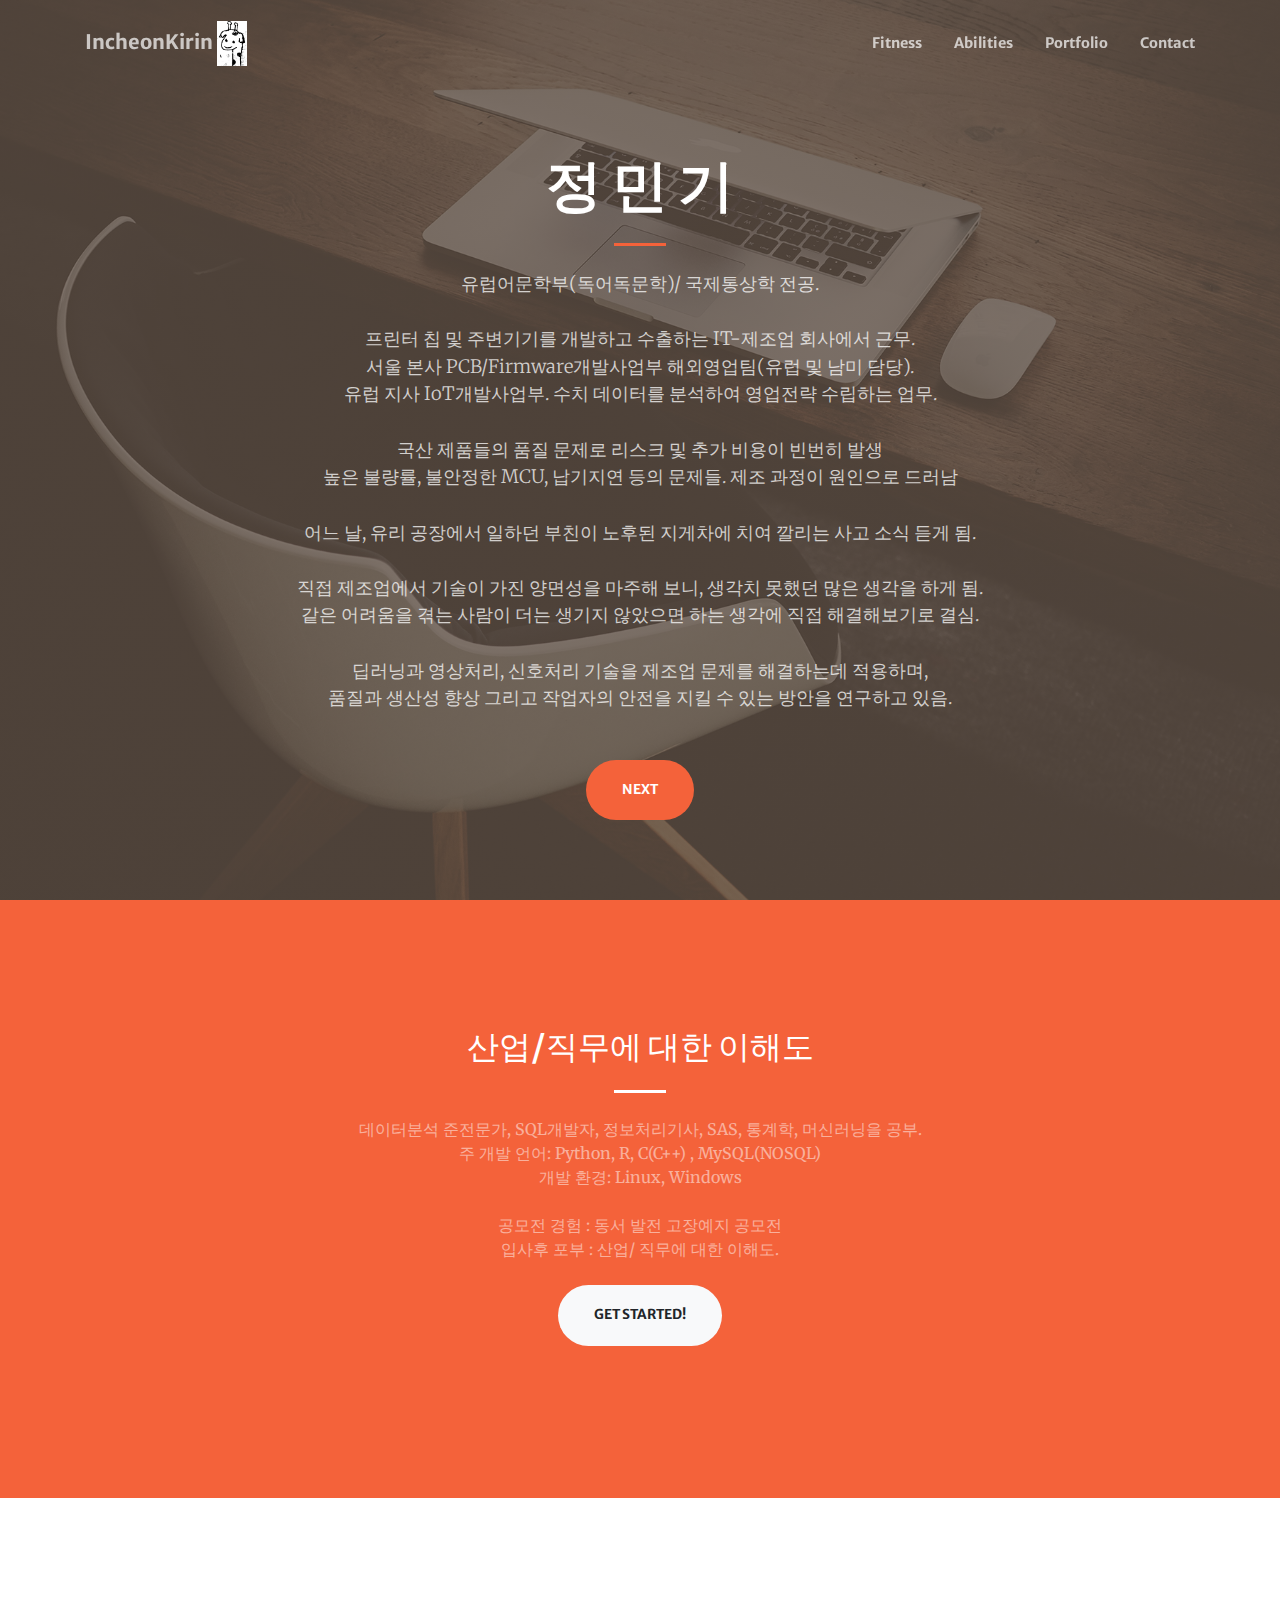
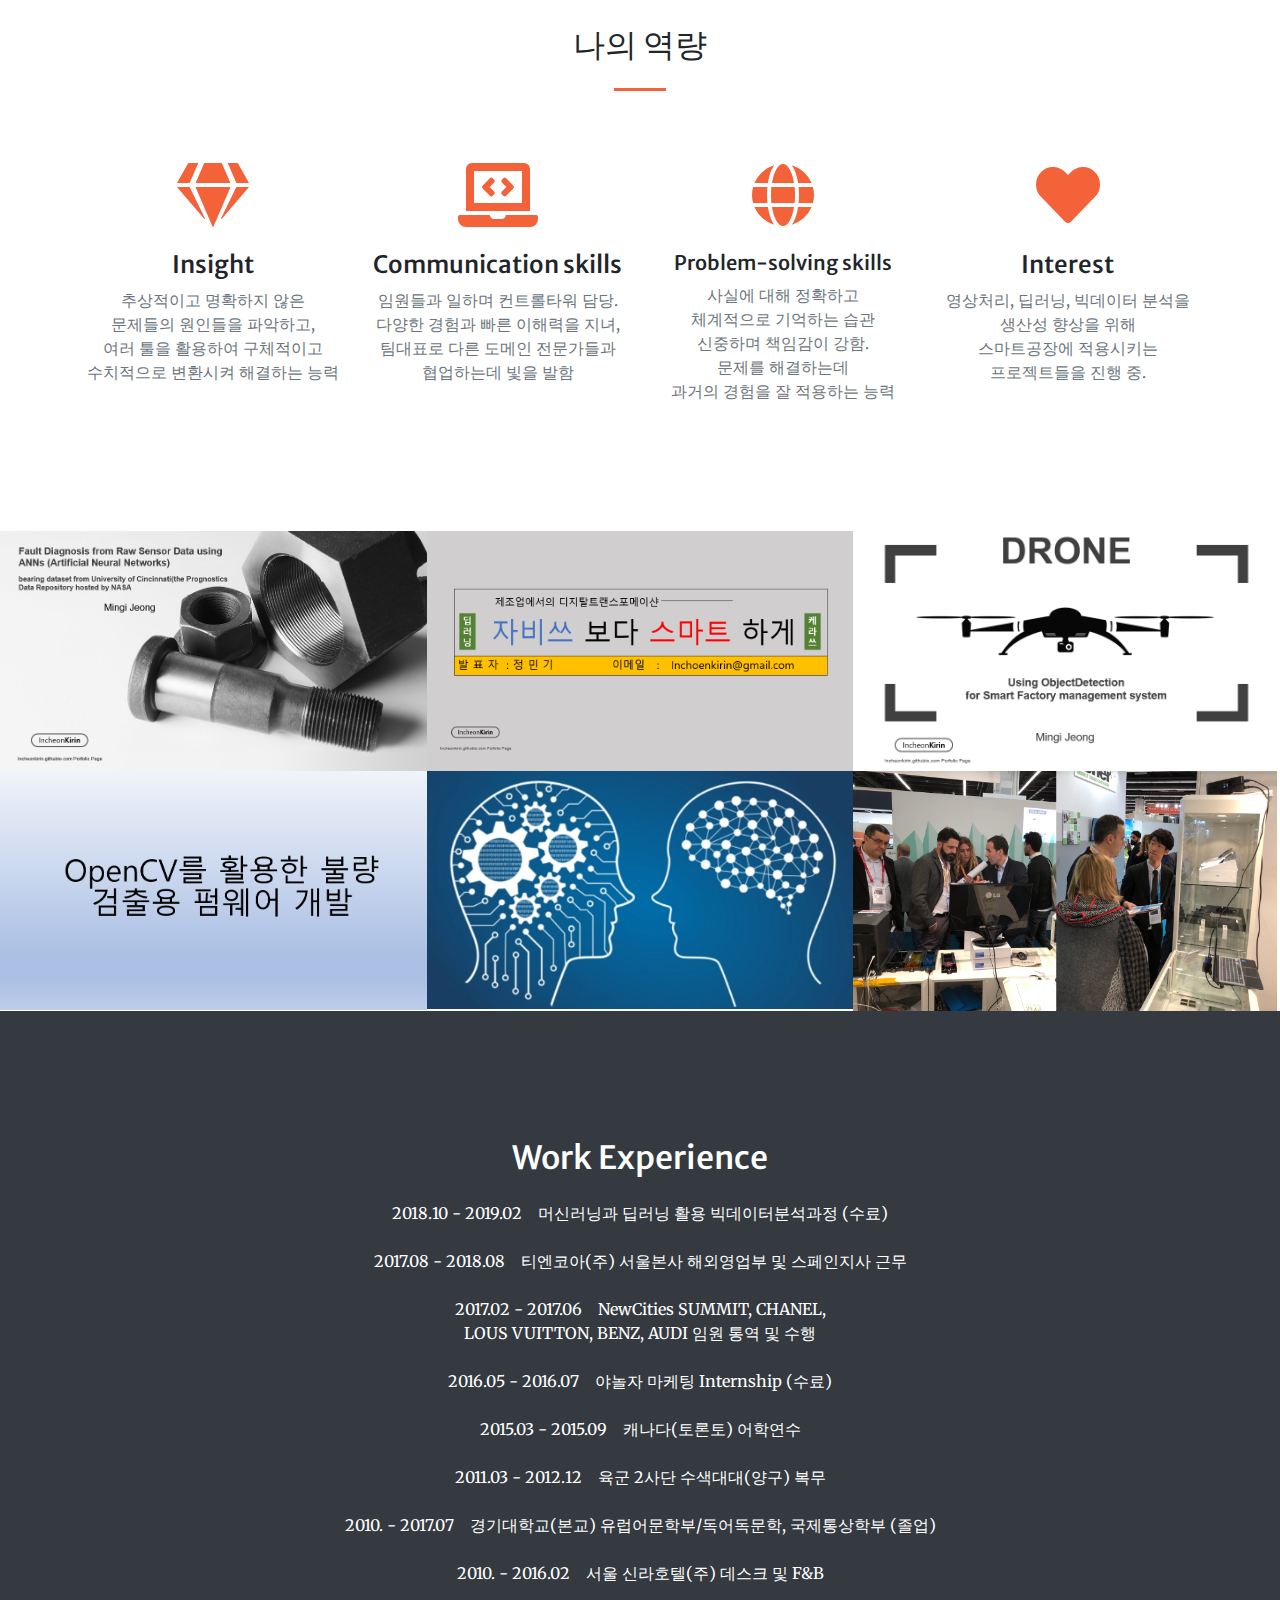
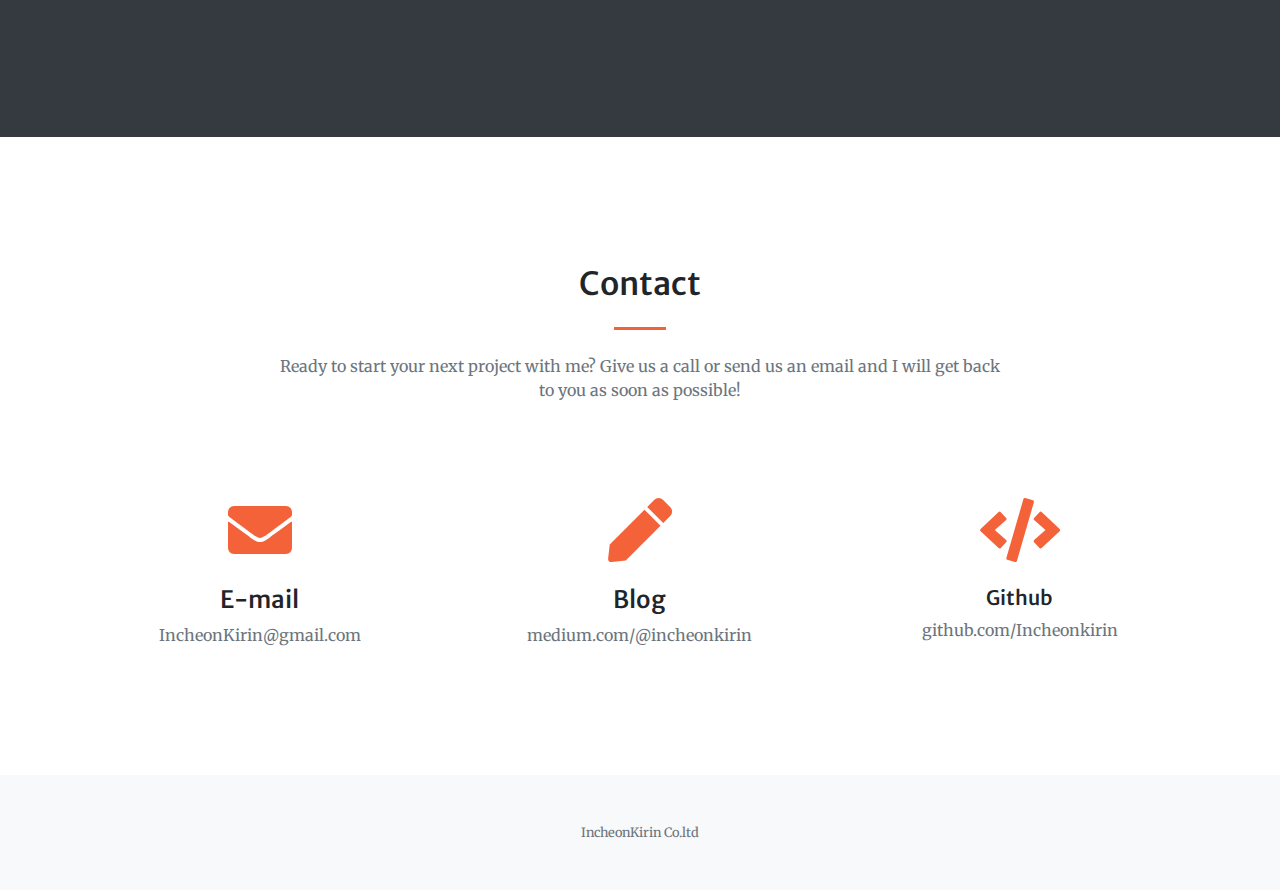
==== commit 93403e9e: "update" ====
--- a/index.html
+++ b/index.html
@@ -179,7 +179,7 @@
             왜 스마트 팩토리<br /> -->
             데이터분석 준전문가, SQL개발자, 정보처리기사, SAS, 통계학, 머신러닝을 공부.<br />
 
-            주 개발 언어: Python, R, C(C++), Java, MySQL(NOSQL)<br />
+            주 개발 언어: Python, R, C(C++) , MySQL(NOSQL)<br />
             개발 환경: Linux, Windows<br /><br />
 
             공모전 경험 : 동서 발전 고장예지 공모전<br />
@@ -347,6 +347,7 @@
         2017.08 - 2018.08&nbsp;&nbsp;&nbsp;&nbsp;티엔코아(주) 서울본사 해외영업부 및 스페인지사 근무<br /><br />
         2017.02 - 2017.06&nbsp;&nbsp;&nbsp;&nbsp;NewCities SUMMIT, CHANEL, <br />LOUS VUITTON, BENZ, AUDI 임원 통역 및 수행<br /><br />
         2016.05 - 2016.07&nbsp;&nbsp;&nbsp;&nbsp;야놀자 마케팅 Internship (수료)<br /><br />
+        2015.03 - 2015.09&nbsp;&nbsp;&nbsp;&nbsp;캐나다(토론토) 어학연수<br /><br />
         2011.03 - 2012.12&nbsp;&nbsp;&nbsp;&nbsp;육군 2사단 수색대대(양구) 복무<br /><br />
         2010. - 2017.07&nbsp;&nbsp;&nbsp;&nbsp;경기대학교(본교) 유럽어문학부/독어독문학, 국제통상학부 (졸업)<br /><br />
         2010. - 2016.02&nbsp;&nbsp;&nbsp;&nbsp;서울 신라호텔(주) 데스크 및 F&B<br /><br />
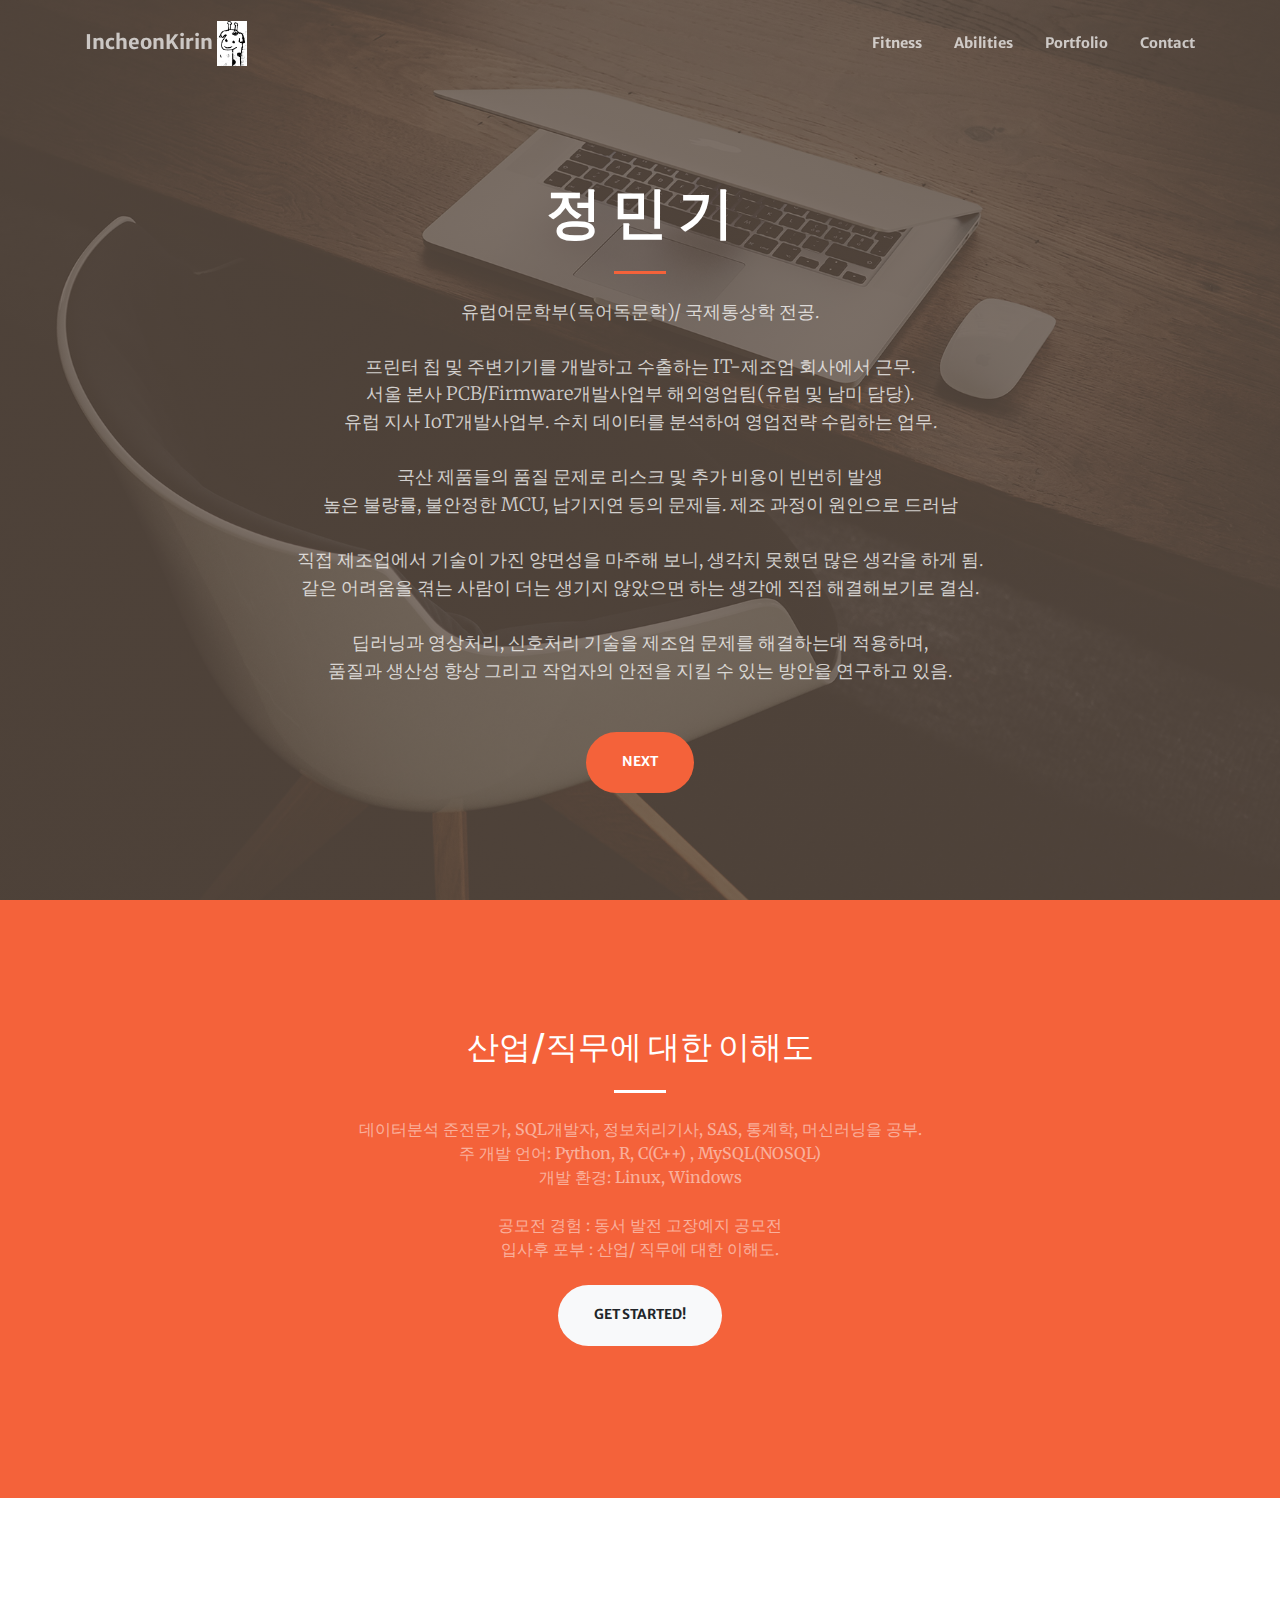
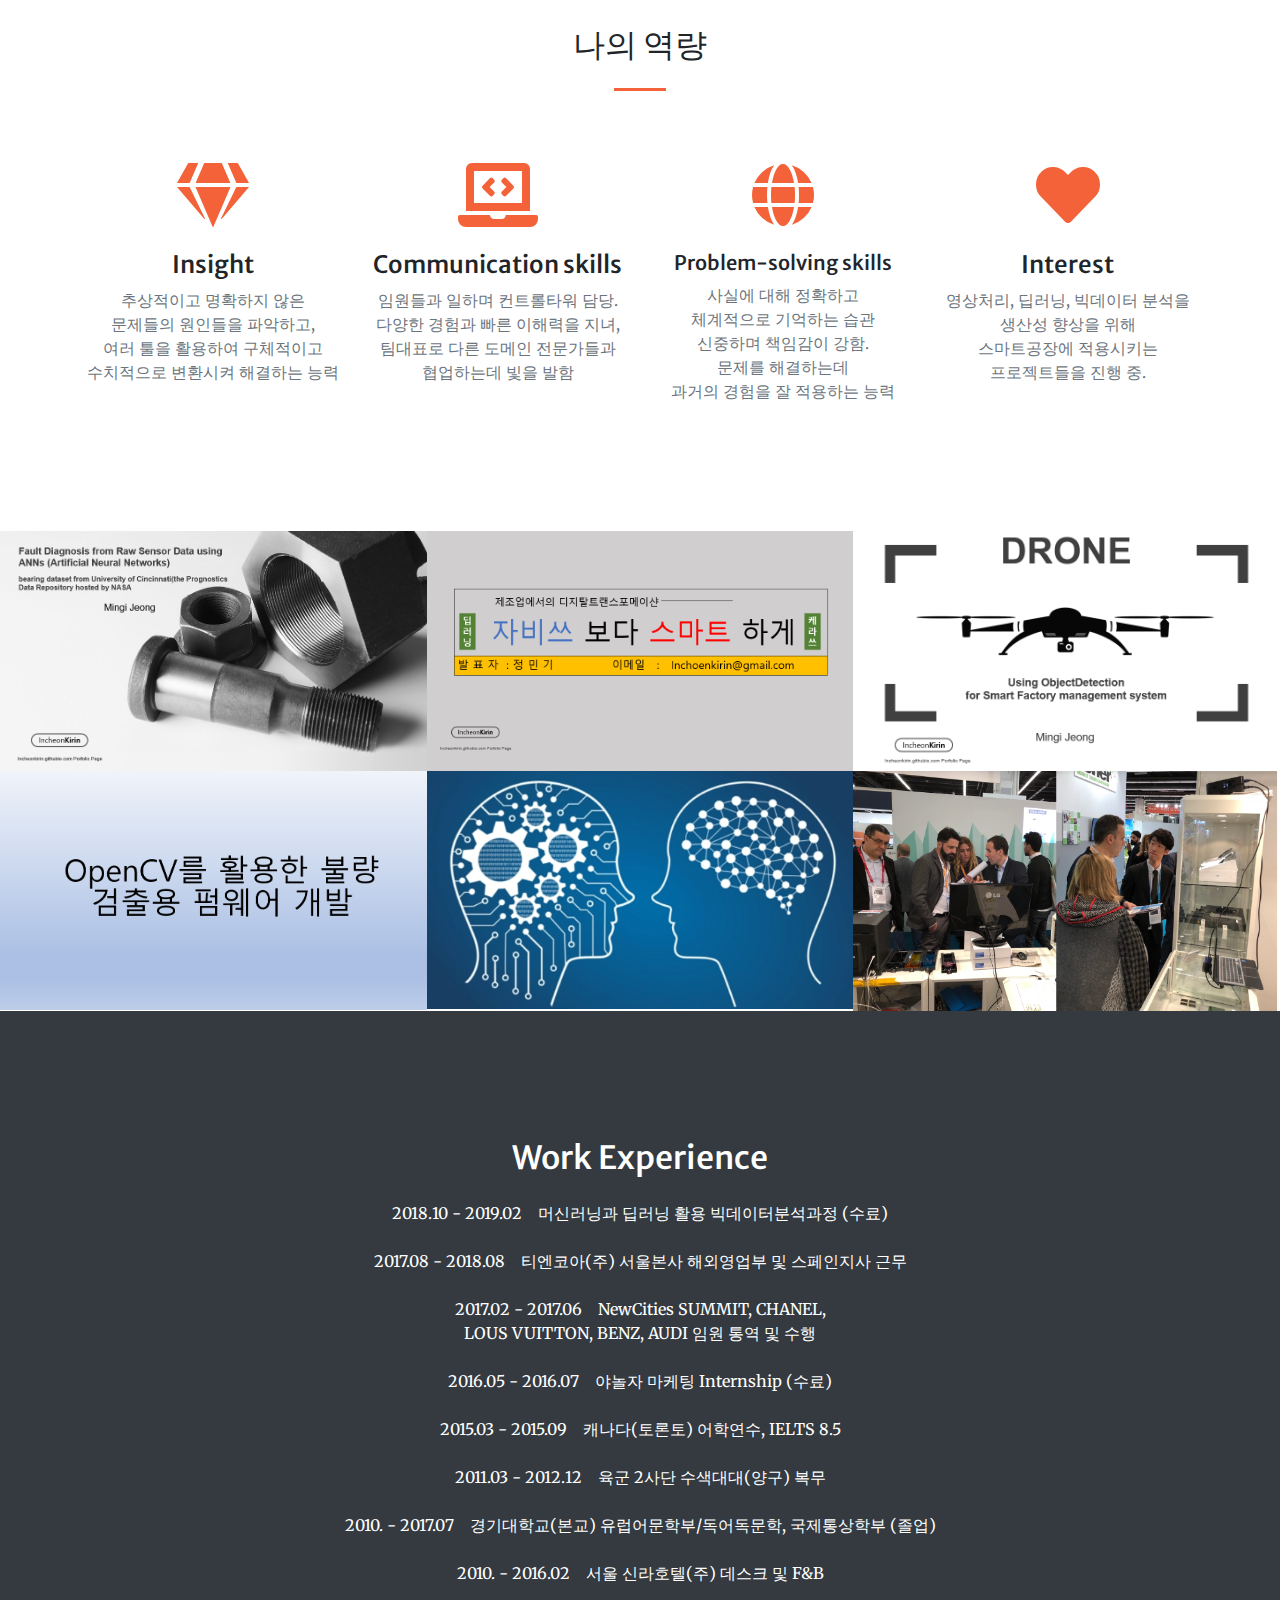
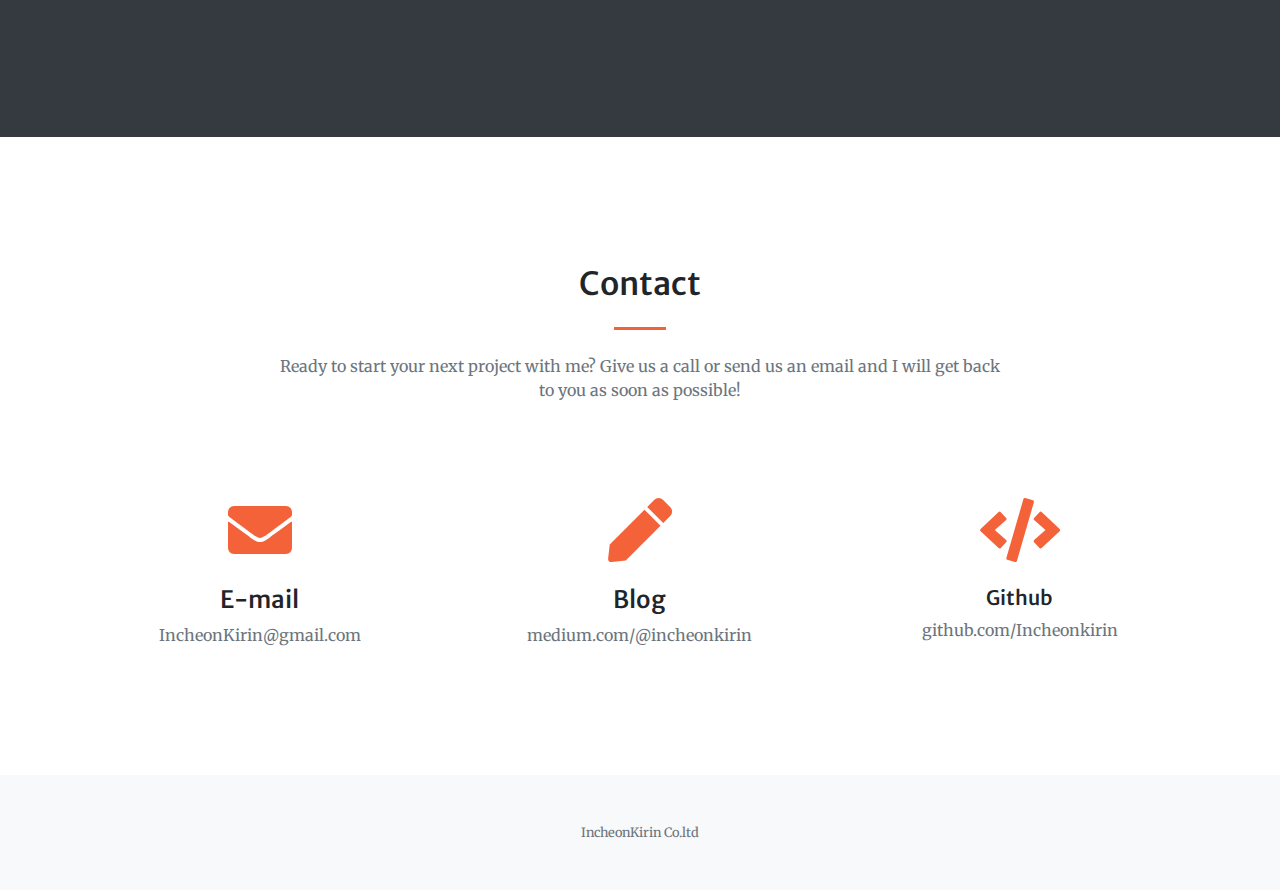
==== commit 6c931c6f: "up" ====
--- a/index.html
+++ b/index.html
@@ -82,7 +82,7 @@
             <!-- 지사에서 근무 할 때, 한국에서 제조한 제품들의 품질문제로 많은 어려움 겪음. <br />
             높은 불량률과 불안정한 MCU, 납기지연 등의 문제로 리스크 및 추가 비용 발생. <br /><br /> -->
 
-            어느 날, 유리 공장에서 일하던 부친이 노후된 지게차에 치여 깔리는 사고 소식 듣게 됨.<br /><br />
+            <!-- 어느 날, 유리 공장에서 일하던 부친이 노후된 지게차에 치여 깔리는 사고 소식 듣게 됨.<br /><br /> -->
 
             직접 제조업에서 기술이 가진 양면성을 마주해 보니, 생각치 못했던 많은 생각을 하게 됨.<br />
             같은 어려움을 겪는 사람이 더는 생기지 않았으면 하는 생각에 직접 해결해보기로 결심.<br /><br />
@@ -347,7 +347,7 @@
         2017.08 - 2018.08&nbsp;&nbsp;&nbsp;&nbsp;티엔코아(주) 서울본사 해외영업부 및 스페인지사 근무<br /><br />
         2017.02 - 2017.06&nbsp;&nbsp;&nbsp;&nbsp;NewCities SUMMIT, CHANEL, <br />LOUS VUITTON, BENZ, AUDI 임원 통역 및 수행<br /><br />
         2016.05 - 2016.07&nbsp;&nbsp;&nbsp;&nbsp;야놀자 마케팅 Internship (수료)<br /><br />
-        2015.03 - 2015.09&nbsp;&nbsp;&nbsp;&nbsp;캐나다(토론토) 어학연수<br /><br />
+        2015.03 - 2015.09&nbsp;&nbsp;&nbsp;&nbsp;캐나다(토론토) 어학연수, IELTS 8.5 <br /><br />
         2011.03 - 2012.12&nbsp;&nbsp;&nbsp;&nbsp;육군 2사단 수색대대(양구) 복무<br /><br />
         2010. - 2017.07&nbsp;&nbsp;&nbsp;&nbsp;경기대학교(본교) 유럽어문학부/독어독문학, 국제통상학부 (졸업)<br /><br />
         2010. - 2016.02&nbsp;&nbsp;&nbsp;&nbsp;서울 신라호텔(주) 데스크 및 F&B<br /><br />
